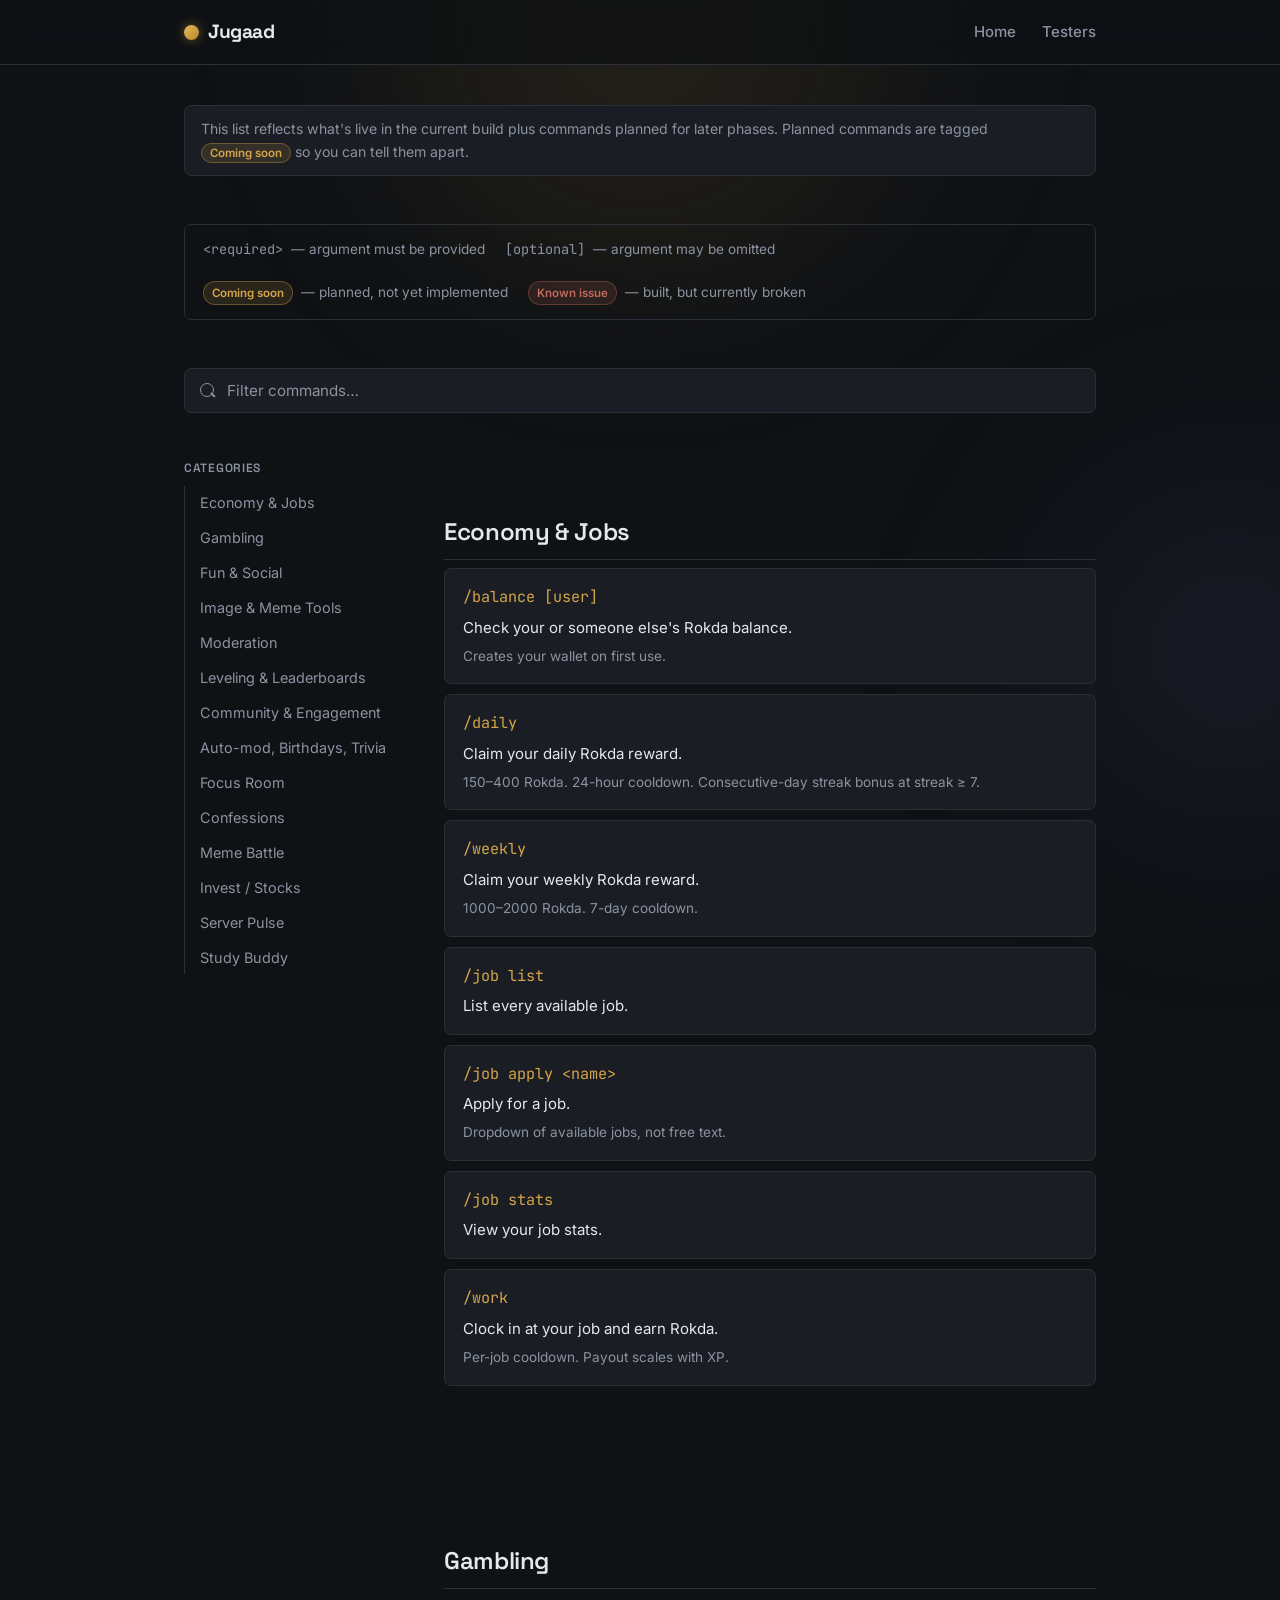
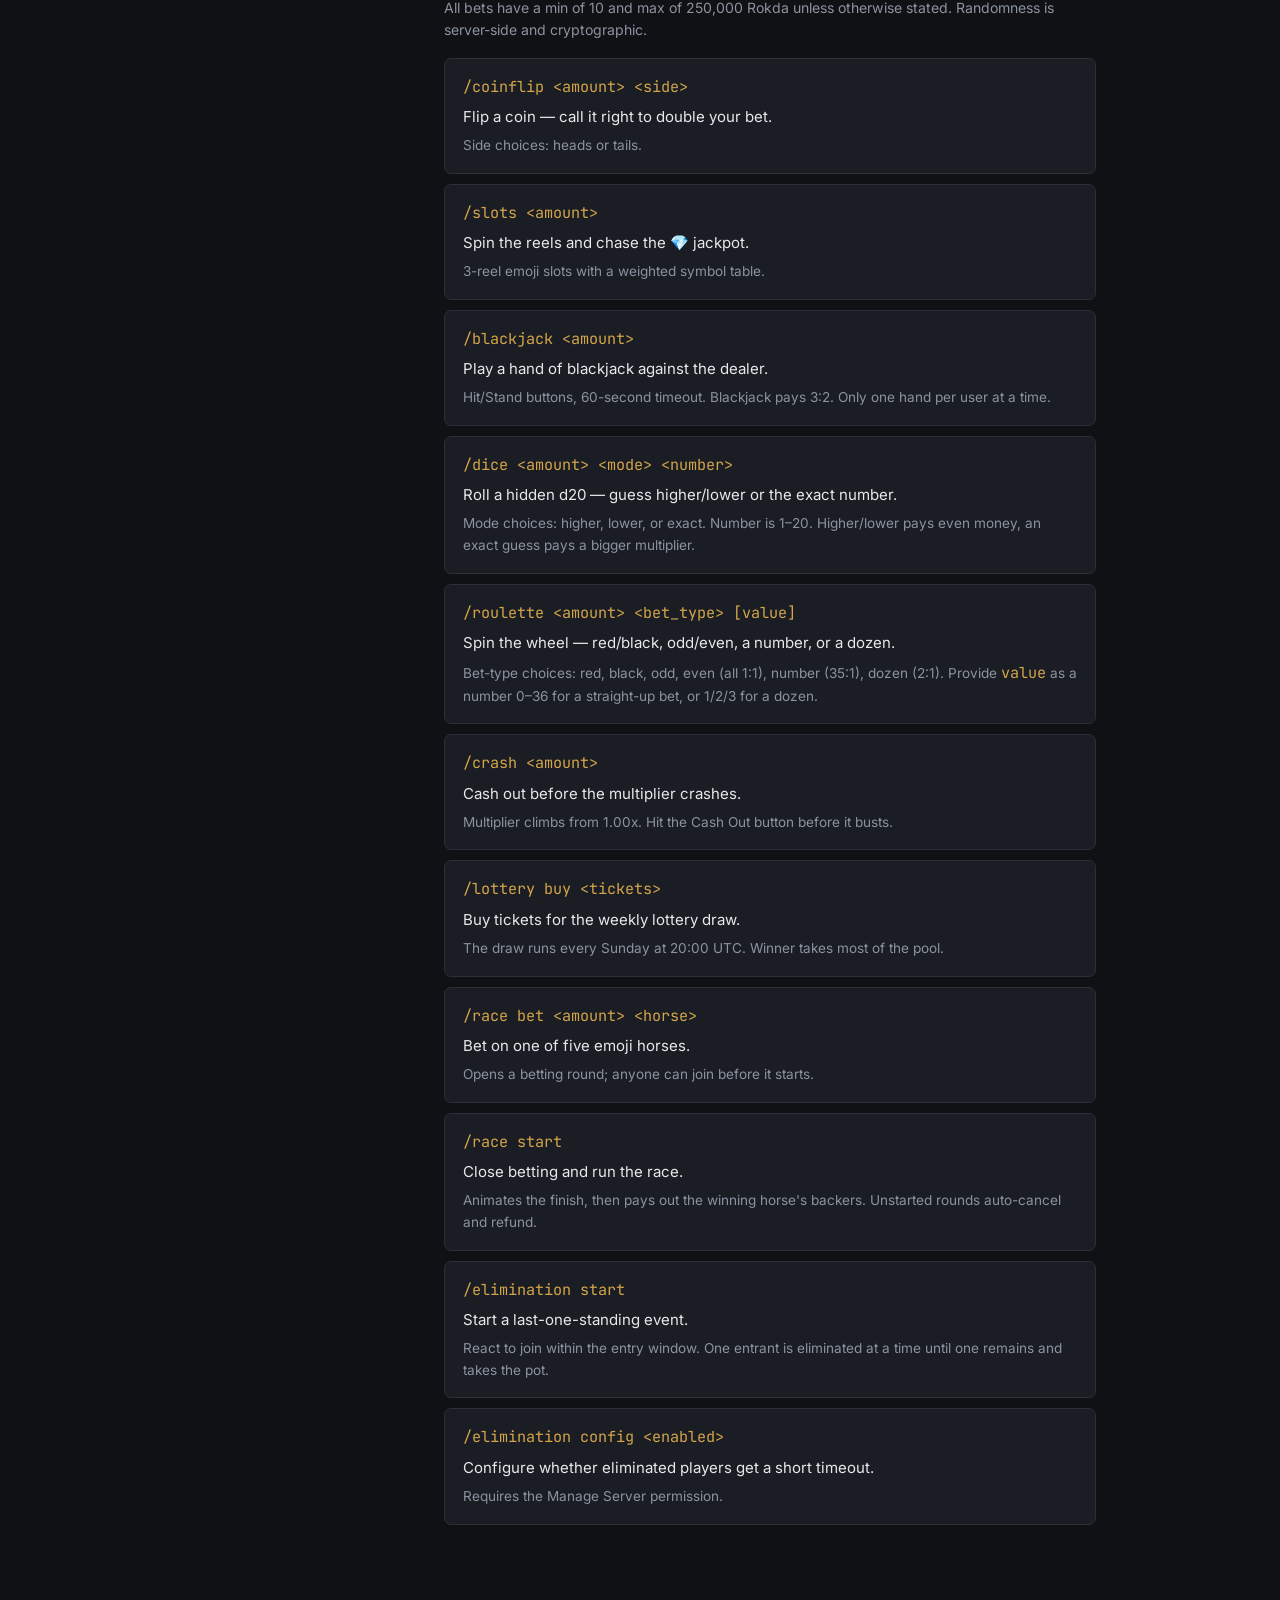
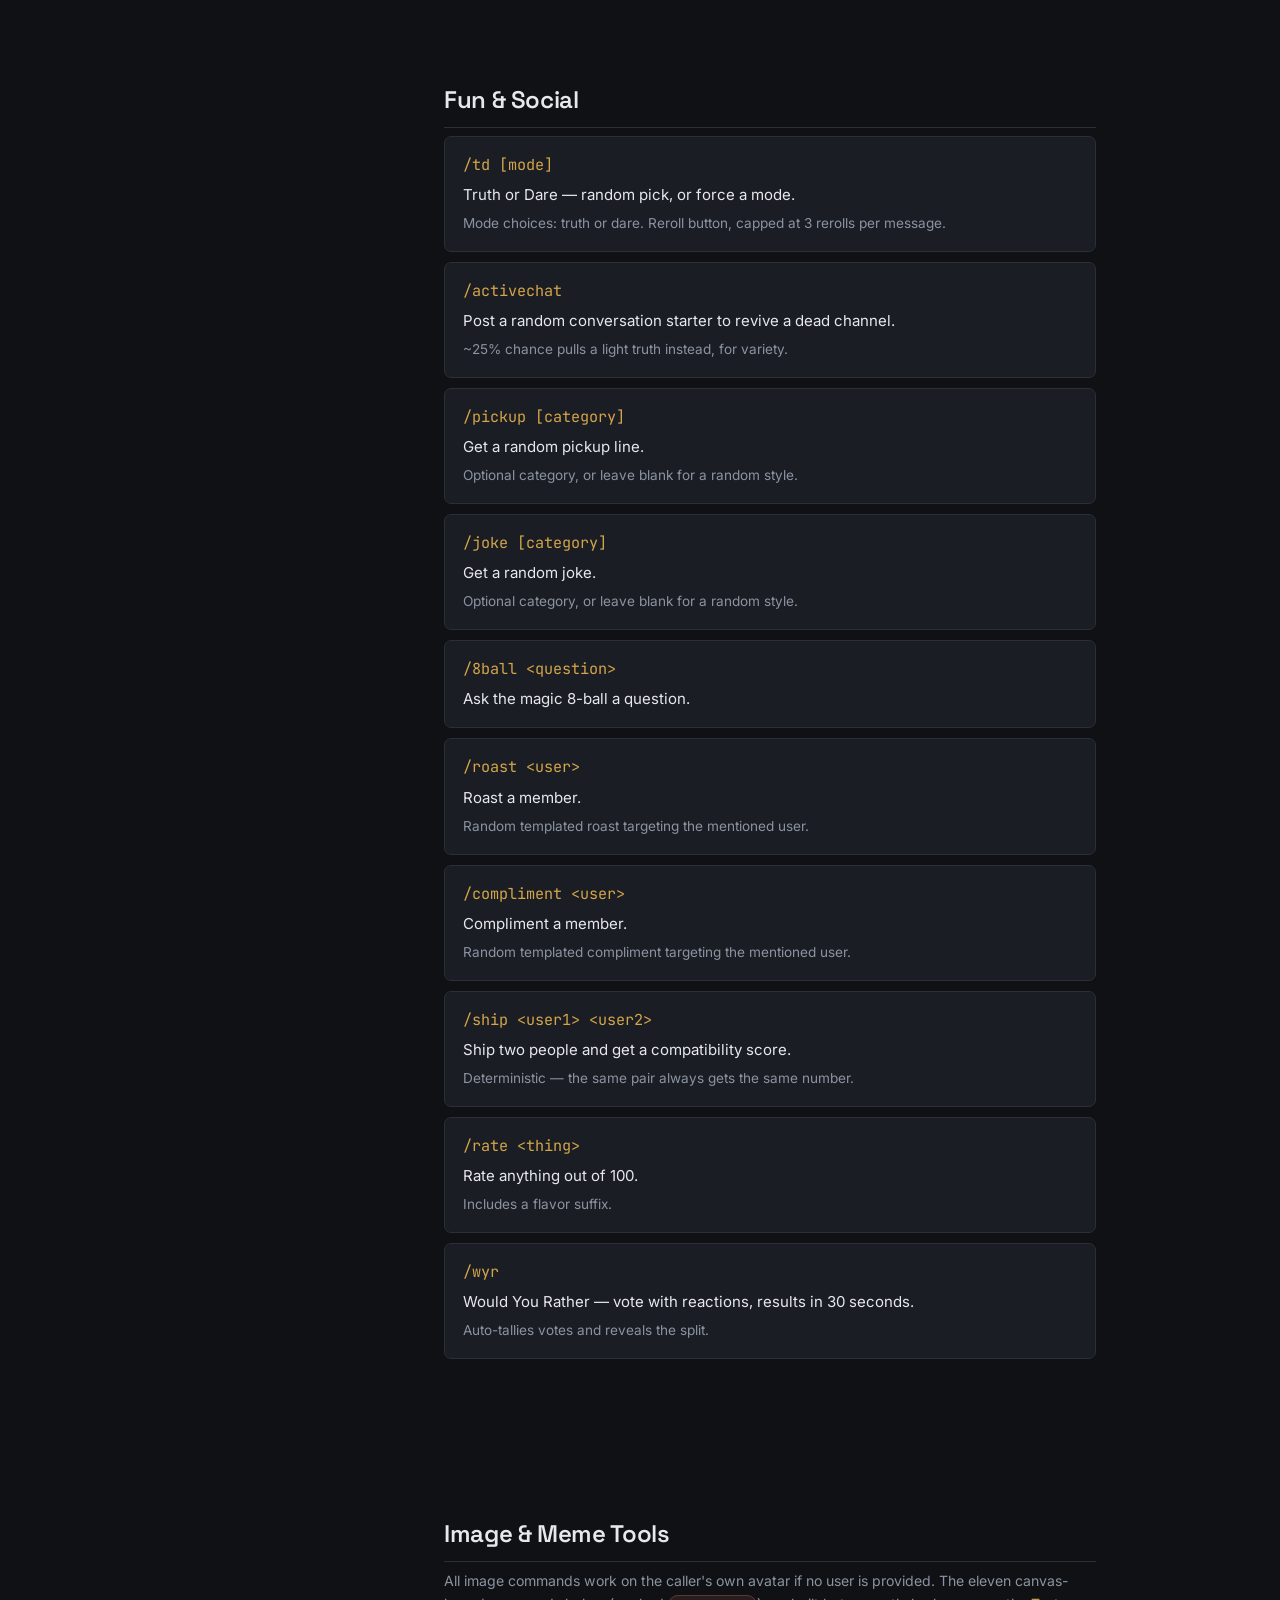
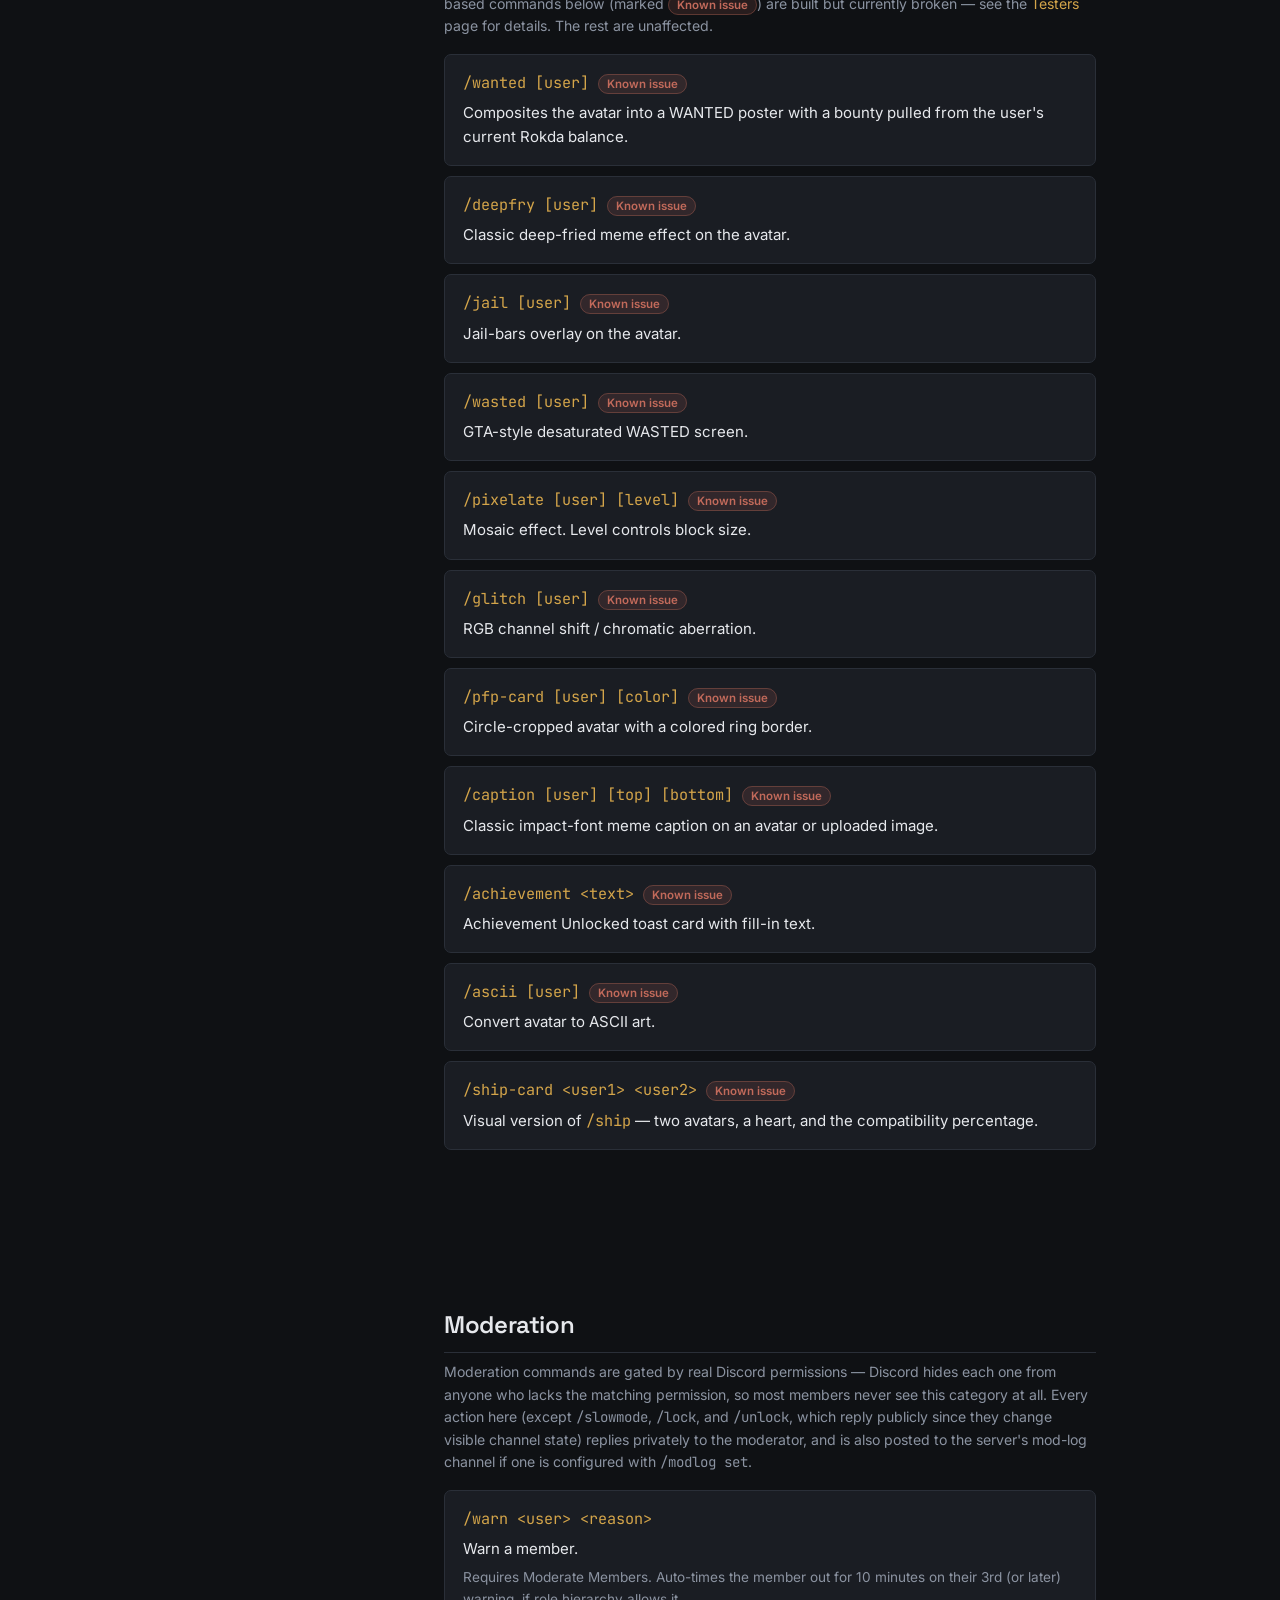
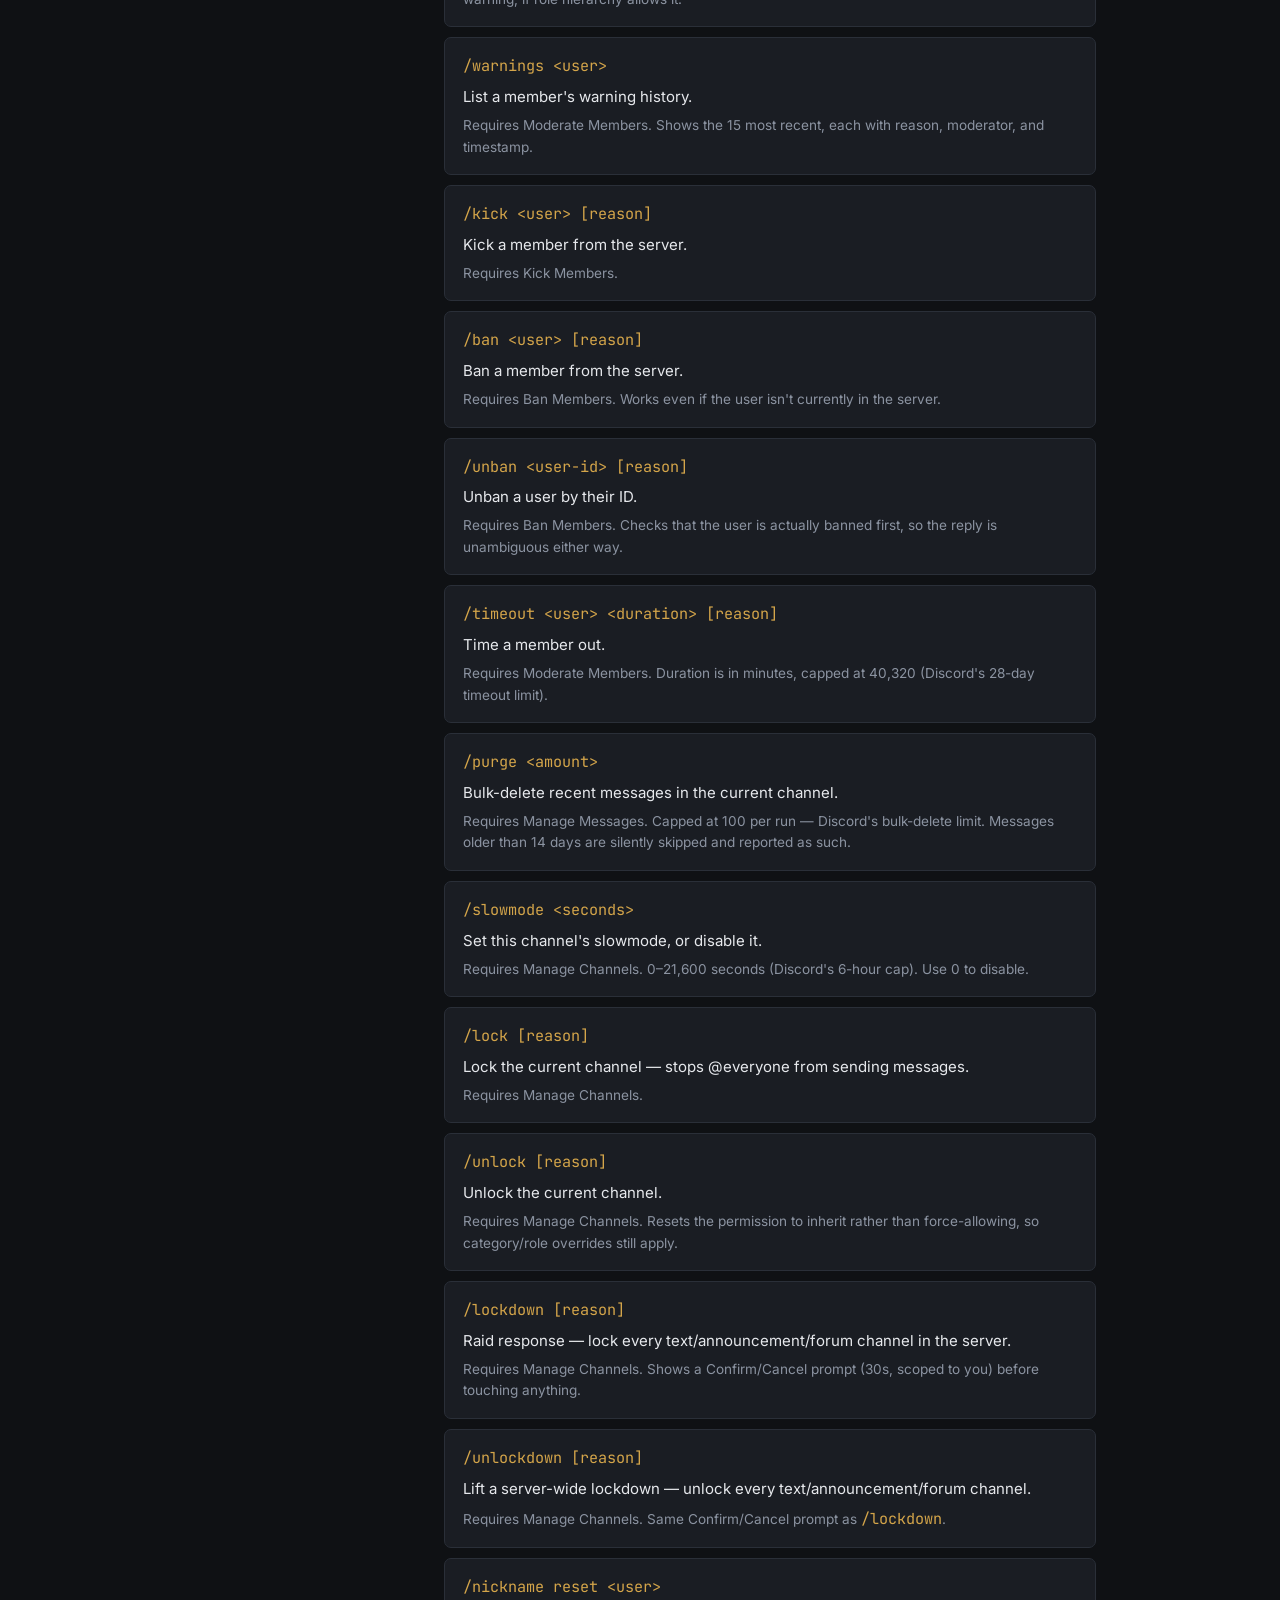
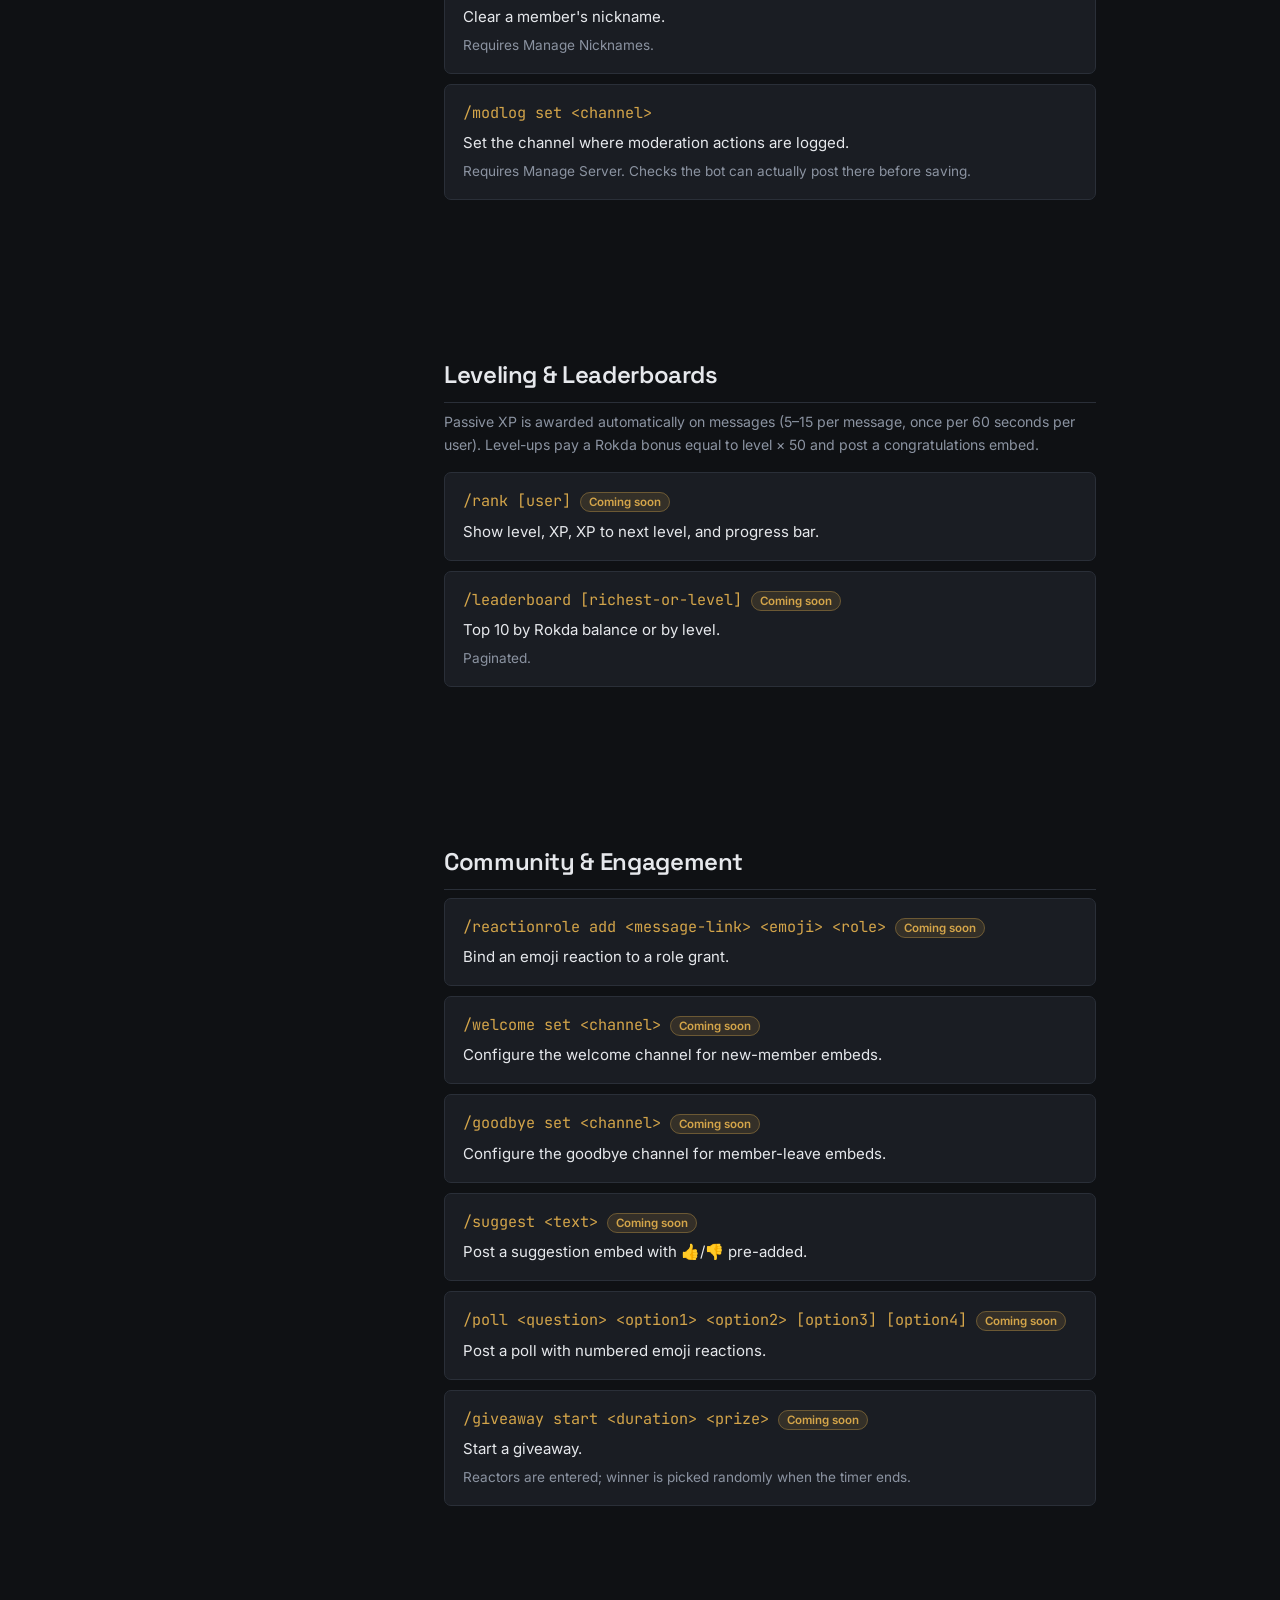
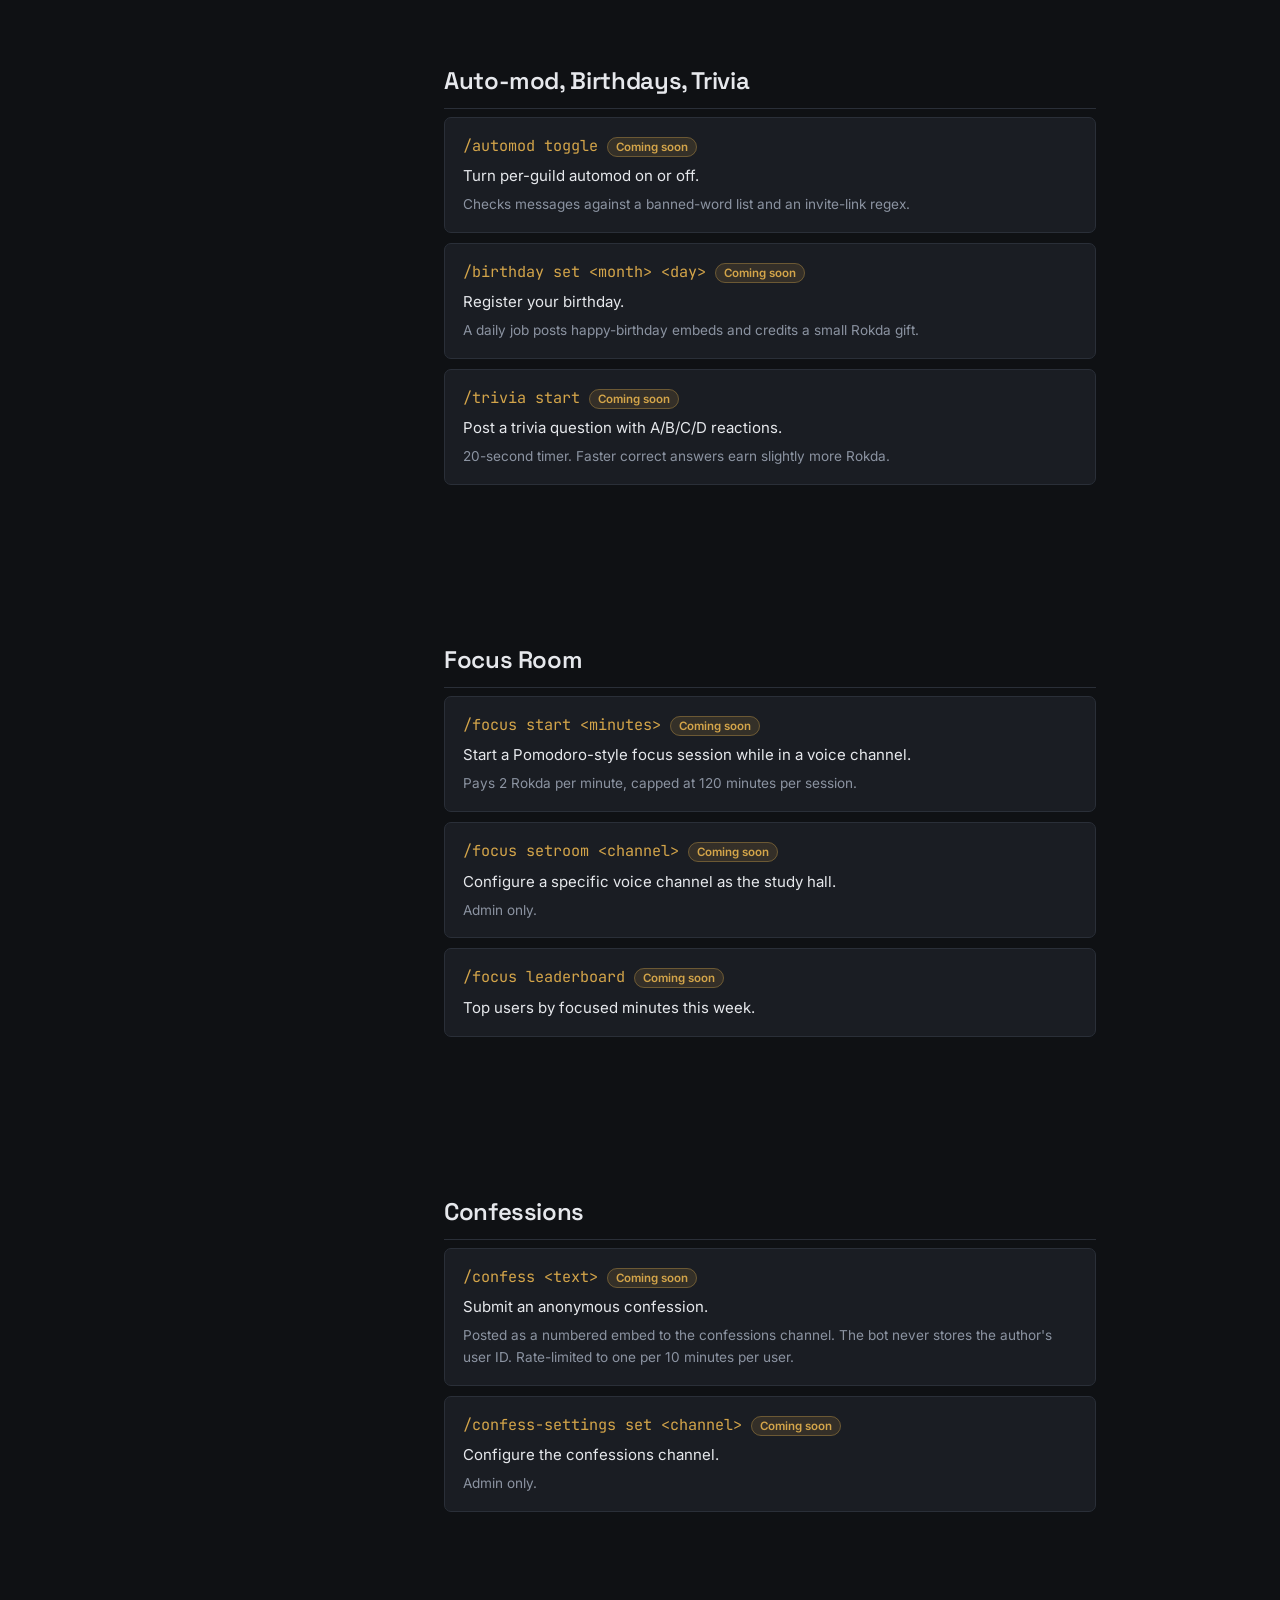
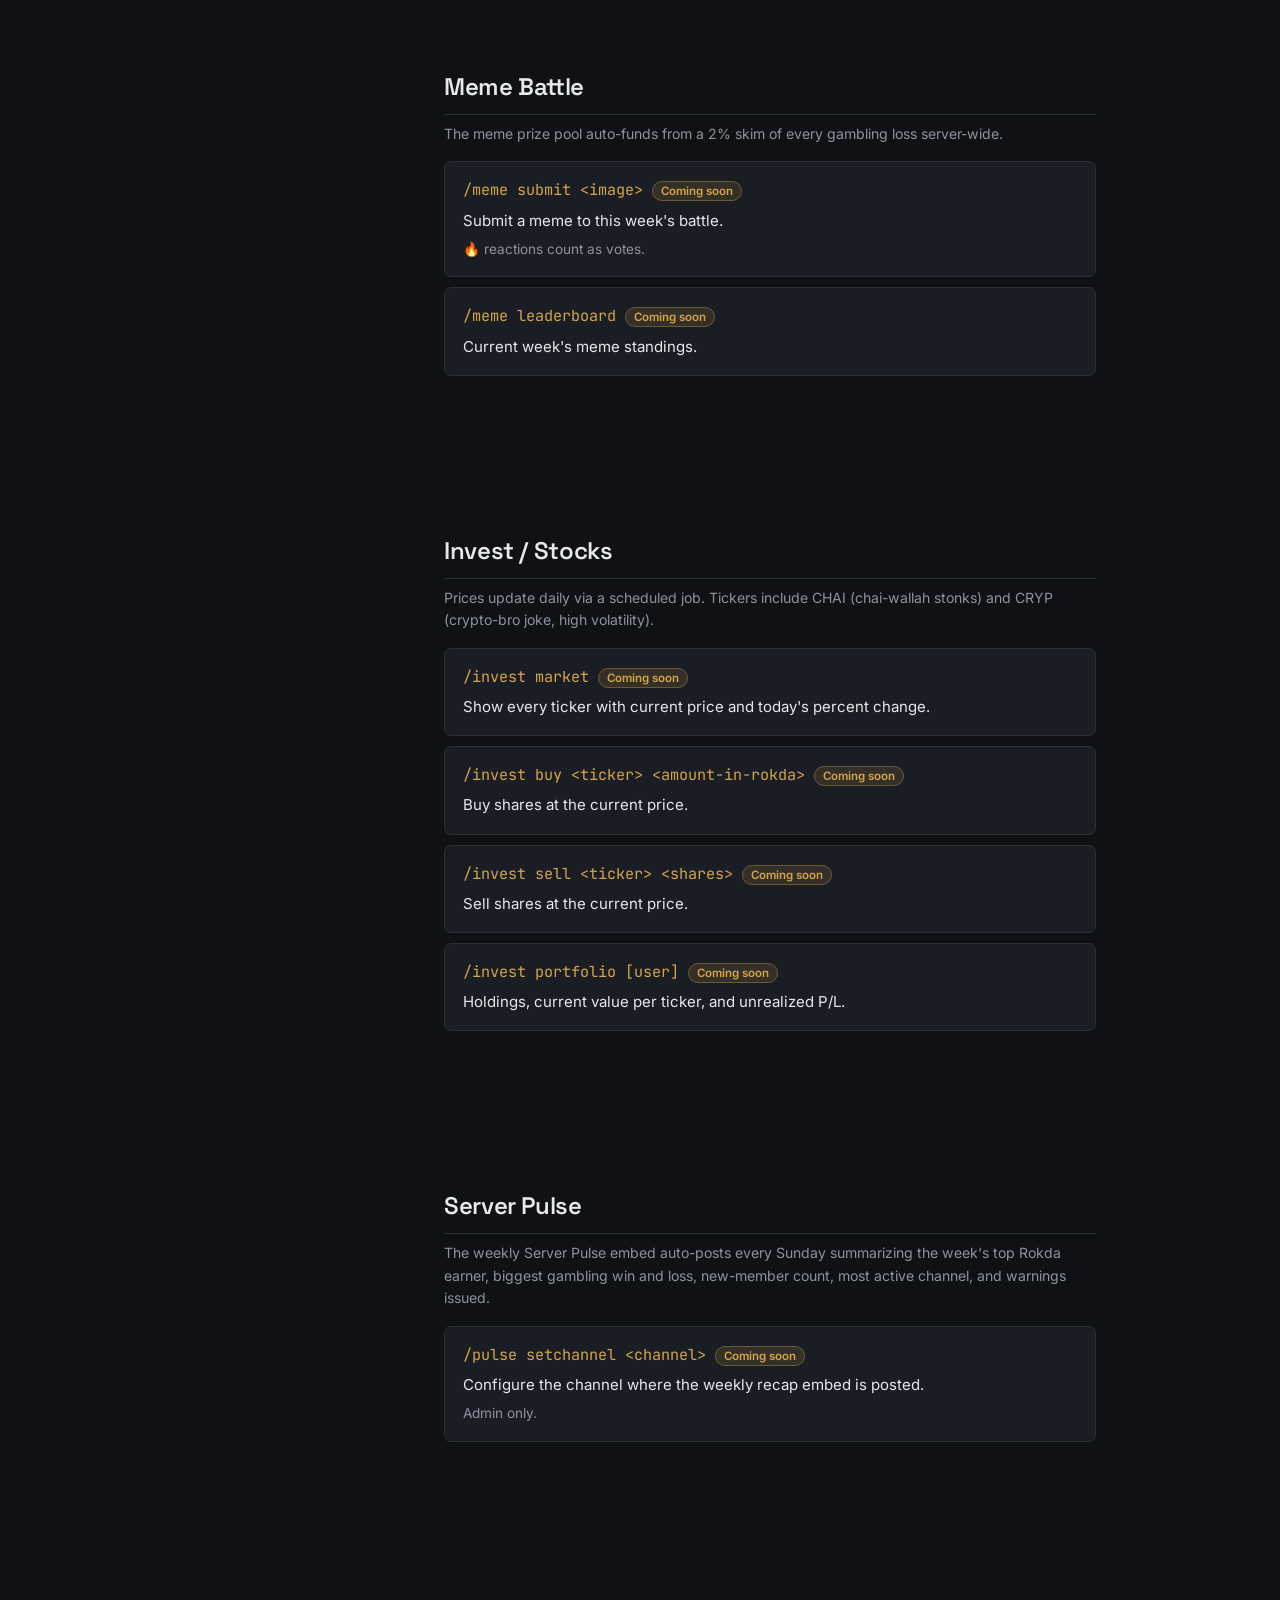
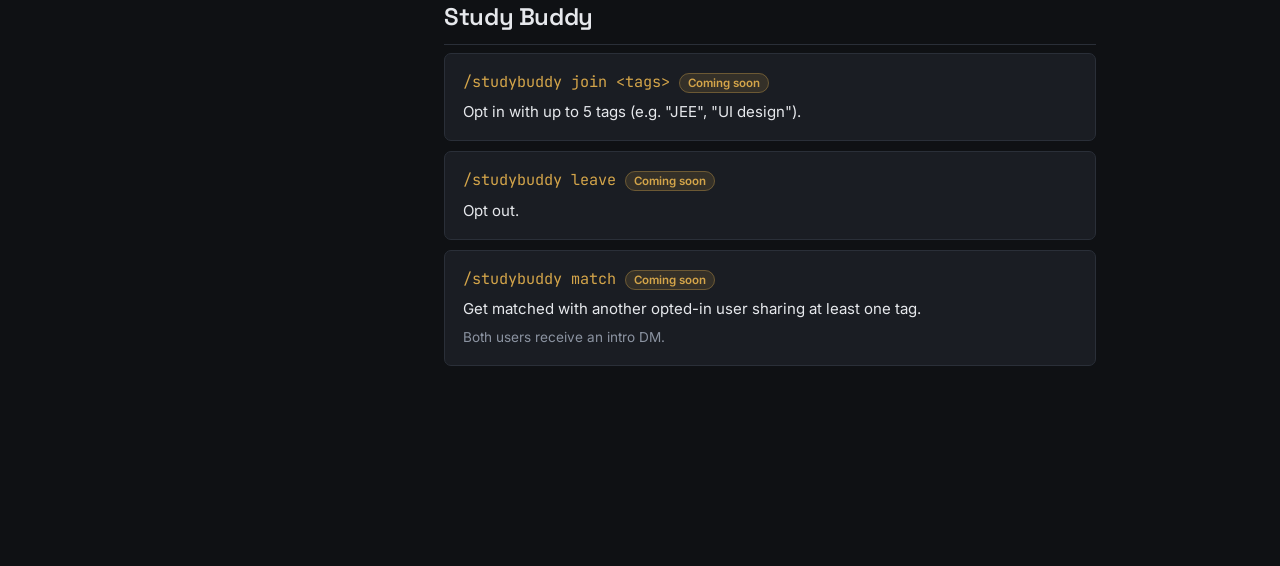
==== commands.html @ f147b138 "Give the site a proper visual layer Cosmetic pass across all three pages, keeping the existing dark/" ====
<!doctype html>
<html lang="en">
<head>
  <meta charset="UTF-8" />
  <meta name="viewport" content="width=device-width, initial-scale=1.0" />
  <title>Commands — Jugaad</title>
  <meta name="description" content="Full command reference for Jugaad, a Discord bot for economy, gambling, and community." />

  <link rel="preconnect" href="https://fonts.googleapis.com" />
  <link rel="preconnect" href="https://fonts.gstatic.com" crossorigin />
  <link href="https://fonts.googleapis.com/css2?family=Space+Grotesk:wght@600;700&family=Inter:wght@400;500;600&family=JetBrains+Mono:wght@400;500&display=swap" rel="stylesheet" />

  <link rel="stylesheet" href="styles.css" />
</head>
<body>

  <header class="site-header">
    <div class="container">
      <a href="index.html" class="site-logo">Jugaad</a>
      <nav class="site-nav">
        <a href="index.html">Home</a>
        <a href="testers.html">Testers</a>
      </nav>
    </div>
  </header>

  <div class="commands-page">

    <p class="build-note">This list reflects what's live in the current build plus commands planned for later phases. Planned commands are tagged <span class="badge badge-soon">Coming soon</span> so you can tell them apart.</p>

    <div class="legend">
      <div class="legend-item"><code class="mono">&lt;required&gt;</code> — argument must be provided</div>
      <div class="legend-item"><code class="mono">[optional]</code> — argument may be omitted</div>
      <div class="legend-item"><span class="badge badge-soon">Coming soon</span> — planned, not yet implemented</div>
      <div class="legend-item"><span class="badge badge-issue">Known issue</span> — built, but currently broken</div>
    </div>

    <div class="filter-bar">
      <input type="text" id="command-filter" placeholder="Filter commands…" autocomplete="off" />
    </div>

    <button type="button" class="mobile-nav-toggle" id="mobile-nav-toggle">Categories ▾</button>

    <aside class="sidebar" id="sidebar">
      <h4>Categories</h4>
      <ul>
        <li><a href="#economy">Economy &amp; Jobs</a></li>
        <li><a href="#gambling">Gambling</a></li>
        <li><a href="#fun-social">Fun &amp; Social</a></li>
        <li><a href="#image-meme">Image &amp; Meme Tools</a></li>
        <li><a href="#moderation">Moderation</a></li>
        <li><a href="#leveling">Leveling &amp; Leaderboards</a></li>
        <li><a href="#community">Community &amp; Engagement</a></li>
        <li><a href="#automod-birthdays-trivia">Auto-mod, Birthdays, Trivia</a></li>
        <li><a href="#focus-room">Focus Room</a></li>
        <li><a href="#confessions">Confessions</a></li>
        <li><a href="#meme-battle">Meme Battle</a></li>
        <li><a href="#invest-stocks">Invest / Stocks</a></li>
        <li><a href="#server-pulse">Server Pulse</a></li>
        <li><a href="#study-buddy">Study Buddy</a></li>
      </ul>
    </aside>

    <main class="command-main">

      <p class="no-results" id="no-results">No commands match your filter.</p>

      <!-- Economy & Jobs -->
      <section class="command-category" id="economy">
        <h2>Economy &amp; Jobs</h2>
        <div class="command-list">
          <article class="command-card" data-name="balance">
            <header><code>/balance [user]</code></header>
            <p class="desc">Check your or someone else's Rokda balance.</p>
            <p class="note">Creates your wallet on first use.</p>
          </article>
          <article class="command-card" data-name="daily">
            <header><code>/daily</code></header>
            <p class="desc">Claim your daily Rokda reward.</p>
            <p class="note">150–400 Rokda. 24-hour cooldown. Consecutive-day streak bonus at streak ≥ 7.</p>
          </article>
          <article class="command-card" data-name="weekly">
            <header><code>/weekly</code></header>
            <p class="desc">Claim your weekly Rokda reward.</p>
            <p class="note">1000–2000 Rokda. 7-day cooldown.</p>
          </article>
          <article class="command-card" data-name="job list">
            <header><code>/job list</code></header>
            <p class="desc">List every available job.</p>
          </article>
          <article class="command-card" data-name="job apply">
            <header><code>/job apply &lt;name&gt;</code></header>
            <p class="desc">Apply for a job.</p>
            <p class="note">Dropdown of available jobs, not free text.</p>
          </article>
          <article class="command-card" data-name="job stats">
            <header><code>/job stats</code></header>
            <p class="desc">View your job stats.</p>
          </article>
          <article class="command-card" data-name="work">
            <header><code>/work</code></header>
            <p class="desc">Clock in at your job and earn Rokda.</p>
            <p class="note">Per-job cooldown. Payout scales with XP.</p>
          </article>
        </div>
      </section>

      <!-- Gambling -->
      <section class="command-category" id="gambling">
        <h2>Gambling</h2>
        <p class="category-note">All bets have a min of 10 and max of 250,000 Rokda unless otherwise stated. Randomness is server-side and cryptographic.</p>
        <div class="command-list">
          <article class="command-card" data-name="coinflip">
            <header><code>/coinflip &lt;amount&gt; &lt;side&gt;</code></header>
            <p class="desc">Flip a coin — call it right to double your bet.</p>
            <p class="note">Side choices: heads or tails.</p>
          </article>
          <article class="command-card" data-name="slots">
            <header><code>/slots &lt;amount&gt;</code></header>
            <p class="desc">Spin the reels and chase the 💎 jackpot.</p>
            <p class="note">3-reel emoji slots with a weighted symbol table.</p>
          </article>
          <article class="command-card" data-name="blackjack">
            <header><code>/blackjack &lt;amount&gt;</code></header>
            <p class="desc">Play a hand of blackjack against the dealer.</p>
            <p class="note">Hit/Stand buttons, 60-second timeout. Blackjack pays 3:2. Only one hand per user at a time.</p>
          </article>
          <article class="command-card" data-name="dice">
            <header><code>/dice &lt;amount&gt; &lt;mode&gt; &lt;number&gt;</code></header>
            <p class="desc">Roll a hidden d20 — guess higher/lower or the exact number.</p>
            <p class="note">Mode choices: higher, lower, or exact. Number is 1–20. Higher/lower pays even money, an exact guess pays a bigger multiplier.</p>
          </article>
          <article class="command-card" data-name="roulette">
            <header><code>/roulette &lt;amount&gt; &lt;bet_type&gt; [value]</code></header>
            <p class="desc">Spin the wheel — red/black, odd/even, a number, or a dozen.</p>
            <p class="note">Bet-type choices: red, black, odd, even (all 1:1), number (35:1), dozen (2:1). Provide <code>value</code> as a number 0–36 for a straight-up bet, or 1/2/3 for a dozen.</p>
          </article>
          <article class="command-card" data-name="crash">
            <header><code>/crash &lt;amount&gt;</code></header>
            <p class="desc">Cash out before the multiplier crashes.</p>
            <p class="note">Multiplier climbs from 1.00x. Hit the Cash Out button before it busts.</p>
          </article>
          <article class="command-card" data-name="lottery buy">
            <header><code>/lottery buy &lt;tickets&gt;</code></header>
            <p class="desc">Buy tickets for the weekly lottery draw.</p>
            <p class="note">The draw runs every Sunday at 20:00 UTC. Winner takes most of the pool.</p>
          </article>
          <article class="command-card" data-name="race bet">
            <header><code>/race bet &lt;amount&gt; &lt;horse&gt;</code></header>
            <p class="desc">Bet on one of five emoji horses.</p>
            <p class="note">Opens a betting round; anyone can join before it starts.</p>
          </article>
          <article class="command-card" data-name="race start">
            <header><code>/race start</code></header>
            <p class="desc">Close betting and run the race.</p>
            <p class="note">Animates the finish, then pays out the winning horse's backers. Unstarted rounds auto-cancel and refund.</p>
          </article>
          <article class="command-card" data-name="elimination start">
            <header><code>/elimination start</code></header>
            <p class="desc">Start a last-one-standing event.</p>
            <p class="note">React to join within the entry window. One entrant is eliminated at a time until one remains and takes the pot.</p>
          </article>
          <article class="command-card" data-name="elimination config">
            <header><code>/elimination config &lt;enabled&gt;</code></header>
            <p class="desc">Configure whether eliminated players get a short timeout.</p>
            <p class="note">Requires the Manage Server permission.</p>
          </article>
        </div>
      </section>

      <!-- Fun & Social -->
      <section class="command-category" id="fun-social">
        <h2>Fun &amp; Social</h2>
        <div class="command-list">
          <article class="command-card" data-name="td">
            <header><code>/td [mode]</code></header>
            <p class="desc">Truth or Dare — random pick, or force a mode.</p>
            <p class="note">Mode choices: truth or dare. Reroll button, capped at 3 rerolls per message.</p>
          </article>
          <article class="command-card" data-name="activechat">
            <header><code>/activechat</code></header>
            <p class="desc">Post a random conversation starter to revive a dead channel.</p>
            <p class="note">~25% chance pulls a light truth instead, for variety.</p>
          </article>
          <article class="command-card" data-name="pickup">
            <header><code>/pickup [category]</code></header>
            <p class="desc">Get a random pickup line.</p>
            <p class="note">Optional category, or leave blank for a random style.</p>
          </article>
          <article class="command-card" data-name="joke">
            <header><code>/joke [category]</code></header>
            <p class="desc">Get a random joke.</p>
            <p class="note">Optional category, or leave blank for a random style.</p>
          </article>
          <article class="command-card" data-name="8ball">
            <header><code>/8ball &lt;question&gt;</code></header>
            <p class="desc">Ask the magic 8-ball a question.</p>
          </article>
          <article class="command-card" data-name="roast">
            <header><code>/roast &lt;user&gt;</code></header>
            <p class="desc">Roast a member.</p>
            <p class="note">Random templated roast targeting the mentioned user.</p>
          </article>
          <article class="command-card" data-name="compliment">
            <header><code>/compliment &lt;user&gt;</code></header>
            <p class="desc">Compliment a member.</p>
            <p class="note">Random templated compliment targeting the mentioned user.</p>
          </article>
          <article class="command-card" data-name="ship">
            <header><code>/ship &lt;user1&gt; &lt;user2&gt;</code></header>
            <p class="desc">Ship two people and get a compatibility score.</p>
            <p class="note">Deterministic — the same pair always gets the same number.</p>
          </article>
          <article class="command-card" data-name="rate">
            <header><code>/rate &lt;thing&gt;</code></header>
            <p class="desc">Rate anything out of 100.</p>
            <p class="note">Includes a flavor suffix.</p>
          </article>
          <article class="command-card" data-name="wyr">
            <header><code>/wyr</code></header>
            <p class="desc">Would You Rather — vote with reactions, results in 30 seconds.</p>
            <p class="note">Auto-tallies votes and reveals the split.</p>
          </article>
        </div>
      </section>

      <!-- Image & Meme Tools -->
      <section class="command-category" id="image-meme">
        <h2>Image &amp; Meme Tools</h2>
        <p class="category-note">All image commands work on the caller's own avatar if no user is provided. The eleven canvas-based commands below (marked <span class="badge badge-issue">Known issue</span>) are built but currently broken — see the <a href="testers.html">Testers</a> page for details. The rest are unaffected.</p>
        <div class="command-list">
          <article class="command-card" data-name="wanted">
            <header><code>/wanted [user] <span class="badge badge-issue">Known issue</span></code></header>
            <p class="desc">Composites the avatar into a WANTED poster with a bounty pulled from the user's current Rokda balance.</p>
          </article>
          <article class="command-card" data-name="deepfry">
            <header><code>/deepfry [user] <span class="badge badge-issue">Known issue</span></code></header>
            <p class="desc">Classic deep-fried meme effect on the avatar.</p>
          </article>
          <article class="command-card" data-name="jail">
            <header><code>/jail [user] <span class="badge badge-issue">Known issue</span></code></header>
            <p class="desc">Jail-bars overlay on the avatar.</p>
          </article>
          <article class="command-card" data-name="wasted">
            <header><code>/wasted [user] <span class="badge badge-issue">Known issue</span></code></header>
            <p class="desc">GTA-style desaturated WASTED screen.</p>
          </article>
          <article class="command-card" data-name="pixelate">
            <header><code>/pixelate [user] [level] <span class="badge badge-issue">Known issue</span></code></header>
            <p class="desc">Mosaic effect. Level controls block size.</p>
          </article>
          <article class="command-card" data-name="glitch">
            <header><code>/glitch [user] <span class="badge badge-issue">Known issue</span></code></header>
            <p class="desc">RGB channel shift / chromatic aberration.</p>
          </article>
          <article class="command-card" data-name="pfp-card">
            <header><code>/pfp-card [user] [color] <span class="badge badge-issue">Known issue</span></code></header>
            <p class="desc">Circle-cropped avatar with a colored ring border.</p>
          </article>
          <article class="command-card" data-name="caption">
            <header><code>/caption [user] [top] [bottom] <span class="badge badge-issue">Known issue</span></code></header>
            <p class="desc">Classic impact-font meme caption on an avatar or uploaded image.</p>
          </article>
          <article class="command-card" data-name="achievement">
            <header><code>/achievement &lt;text&gt; <span class="badge badge-issue">Known issue</span></code></header>
            <p class="desc">Achievement Unlocked toast card with fill-in text.</p>
          </article>
          <article class="command-card" data-name="ascii">
            <header><code>/ascii [user] <span class="badge badge-issue">Known issue</span></code></header>
            <p class="desc">Convert avatar to ASCII art.</p>
          </article>
          <article class="command-card" data-name="ship-card">
            <header><code>/ship-card &lt;user1&gt; &lt;user2&gt; <span class="badge badge-issue">Known issue</span></code></header>
            <p class="desc">Visual version of <code>/ship</code> — two avatars, a heart, and the compatibility percentage.</p>
          </article>
        </div>
      </section>

      <!-- Moderation -->
      <section class="command-category" id="moderation">
        <h2>Moderation</h2>
        <p class="category-note">Moderation commands are gated by real Discord permissions — Discord hides each one from anyone who lacks the matching permission, so most members never see this category at all. Every action here (except <code>/slowmode</code>, <code>/lock</code>, and <code>/unlock</code>, which reply publicly since they change visible channel state) replies privately to the moderator, and is also posted to the server's mod-log channel if one is configured with <code>/modlog set</code>.</p>
        <div class="command-list">
          <article class="command-card" data-name="warn">
            <header><code>/warn &lt;user&gt; &lt;reason&gt;</code></header>
            <p class="desc">Warn a member.</p>
            <p class="note">Requires Moderate Members. Auto-times the member out for 10 minutes on their 3rd (or later) warning, if role hierarchy allows it.</p>
          </article>
          <article class="command-card" data-name="warnings">
            <header><code>/warnings &lt;user&gt;</code></header>
            <p class="desc">List a member's warning history.</p>
            <p class="note">Requires Moderate Members. Shows the 15 most recent, each with reason, moderator, and timestamp.</p>
          </article>
          <article class="command-card" data-name="kick">
            <header><code>/kick &lt;user&gt; [reason]</code></header>
            <p class="desc">Kick a member from the server.</p>
            <p class="note">Requires Kick Members.</p>
          </article>
          <article class="command-card" data-name="ban">
            <header><code>/ban &lt;user&gt; [reason]</code></header>
            <p class="desc">Ban a member from the server.</p>
            <p class="note">Requires Ban Members. Works even if the user isn't currently in the server.</p>
          </article>
          <article class="command-card" data-name="unban">
            <header><code>/unban &lt;user-id&gt; [reason]</code></header>
            <p class="desc">Unban a user by their ID.</p>
            <p class="note">Requires Ban Members. Checks that the user is actually banned first, so the reply is unambiguous either way.</p>
          </article>
          <article class="command-card" data-name="timeout">
            <header><code>/timeout &lt;user&gt; &lt;duration&gt; [reason]</code></header>
            <p class="desc">Time a member out.</p>
            <p class="note">Requires Moderate Members. Duration is in minutes, capped at 40,320 (Discord's 28-day timeout limit).</p>
          </article>
          <article class="command-card" data-name="purge">
            <header><code>/purge &lt;amount&gt;</code></header>
            <p class="desc">Bulk-delete recent messages in the current channel.</p>
            <p class="note">Requires Manage Messages. Capped at 100 per run — Discord's bulk-delete limit. Messages older than 14 days are silently skipped and reported as such.</p>
          </article>
          <article class="command-card" data-name="slowmode">
            <header><code>/slowmode &lt;seconds&gt;</code></header>
            <p class="desc">Set this channel's slowmode, or disable it.</p>
            <p class="note">Requires Manage Channels. 0–21,600 seconds (Discord's 6-hour cap). Use 0 to disable.</p>
          </article>
          <article class="command-card" data-name="lock">
            <header><code>/lock [reason]</code></header>
            <p class="desc">Lock the current channel — stops @everyone from sending messages.</p>
            <p class="note">Requires Manage Channels.</p>
          </article>
          <article class="command-card" data-name="unlock">
            <header><code>/unlock [reason]</code></header>
            <p class="desc">Unlock the current channel.</p>
            <p class="note">Requires Manage Channels. Resets the permission to inherit rather than force-allowing, so category/role overrides still apply.</p>
          </article>
          <article class="command-card" data-name="lockdown">
            <header><code>/lockdown [reason]</code></header>
            <p class="desc">Raid response — lock every text/announcement/forum channel in the server.</p>
            <p class="note">Requires Manage Channels. Shows a Confirm/Cancel prompt (30s, scoped to you) before touching anything.</p>
          </article>
          <article class="command-card" data-name="unlockdown">
            <header><code>/unlockdown [reason]</code></header>
            <p class="desc">Lift a server-wide lockdown — unlock every text/announcement/forum channel.</p>
            <p class="note">Requires Manage Channels. Same Confirm/Cancel prompt as <code>/lockdown</code>.</p>
          </article>
          <article class="command-card" data-name="nickname reset">
            <header><code>/nickname reset &lt;user&gt;</code></header>
            <p class="desc">Clear a member's nickname.</p>
            <p class="note">Requires Manage Nicknames.</p>
          </article>
          <article class="command-card" data-name="modlog set">
            <header><code>/modlog set &lt;channel&gt;</code></header>
            <p class="desc">Set the channel where moderation actions are logged.</p>
            <p class="note">Requires Manage Server. Checks the bot can actually post there before saving.</p>
          </article>
        </div>
      </section>

      <!-- Leveling & Leaderboards -->
      <section class="command-category" id="leveling">
        <h2>Leveling &amp; Leaderboards</h2>
        <p class="category-note">Passive XP is awarded automatically on messages (5–15 per message, once per 60 seconds per user). Level-ups pay a Rokda bonus equal to level × 50 and post a congratulations embed.</p>
        <div class="command-list">
          <article class="command-card" data-name="rank">
            <header><code>/rank [user] <span class="badge badge-soon">Coming soon</span></code></header>
            <p class="desc">Show level, XP, XP to next level, and progress bar.</p>
          </article>
          <article class="command-card" data-name="leaderboard">
            <header><code>/leaderboard [richest-or-level] <span class="badge badge-soon">Coming soon</span></code></header>
            <p class="desc">Top 10 by Rokda balance or by level.</p>
            <p class="note">Paginated.</p>
          </article>
        </div>
      </section>

      <!-- Community & Engagement -->
      <section class="command-category" id="community">
        <h2>Community &amp; Engagement</h2>
        <div class="command-list">
          <article class="command-card" data-name="reactionrole add">
            <header><code>/reactionrole add &lt;message-link&gt; &lt;emoji&gt; &lt;role&gt; <span class="badge badge-soon">Coming soon</span></code></header>
            <p class="desc">Bind an emoji reaction to a role grant.</p>
          </article>
          <article class="command-card" data-name="welcome set">
            <header><code>/welcome set &lt;channel&gt; <span class="badge badge-soon">Coming soon</span></code></header>
            <p class="desc">Configure the welcome channel for new-member embeds.</p>
          </article>
          <article class="command-card" data-name="goodbye set">
            <header><code>/goodbye set &lt;channel&gt; <span class="badge badge-soon">Coming soon</span></code></header>
            <p class="desc">Configure the goodbye channel for member-leave embeds.</p>
          </article>
          <article class="command-card" data-name="suggest">
            <header><code>/suggest &lt;text&gt; <span class="badge badge-soon">Coming soon</span></code></header>
            <p class="desc">Post a suggestion embed with 👍/👎 pre-added.</p>
          </article>
          <article class="command-card" data-name="poll">
            <header><code>/poll &lt;question&gt; &lt;option1&gt; &lt;option2&gt; [option3] [option4] <span class="badge badge-soon">Coming soon</span></code></header>
            <p class="desc">Post a poll with numbered emoji reactions.</p>
          </article>
          <article class="command-card" data-name="giveaway start">
            <header><code>/giveaway start &lt;duration&gt; &lt;prize&gt; <span class="badge badge-soon">Coming soon</span></code></header>
            <p class="desc">Start a giveaway.</p>
            <p class="note">Reactors are entered; winner is picked randomly when the timer ends.</p>
          </article>
        </div>
      </section>

      <!-- Auto-mod, Birthdays, Trivia -->
      <section class="command-category" id="automod-birthdays-trivia">
        <h2>Auto-mod, Birthdays, Trivia</h2>
        <div class="command-list">
          <article class="command-card" data-name="automod toggle">
            <header><code>/automod toggle <span class="badge badge-soon">Coming soon</span></code></header>
            <p class="desc">Turn per-guild automod on or off.</p>
            <p class="note">Checks messages against a banned-word list and an invite-link regex.</p>
          </article>
          <article class="command-card" data-name="birthday set">
            <header><code>/birthday set &lt;month&gt; &lt;day&gt; <span class="badge badge-soon">Coming soon</span></code></header>
            <p class="desc">Register your birthday.</p>
            <p class="note">A daily job posts happy-birthday embeds and credits a small Rokda gift.</p>
          </article>
          <article class="command-card" data-name="trivia start">
            <header><code>/trivia start <span class="badge badge-soon">Coming soon</span></code></header>
            <p class="desc">Post a trivia question with A/B/C/D reactions.</p>
            <p class="note">20-second timer. Faster correct answers earn slightly more Rokda.</p>
          </article>
        </div>
      </section>

      <!-- Focus Room -->
      <section class="command-category" id="focus-room">
        <h2>Focus Room</h2>
        <div class="command-list">
          <article class="command-card" data-name="focus start">
            <header><code>/focus start &lt;minutes&gt; <span class="badge badge-soon">Coming soon</span></code></header>
            <p class="desc">Start a Pomodoro-style focus session while in a voice channel.</p>
            <p class="note">Pays 2 Rokda per minute, capped at 120 minutes per session.</p>
          </article>
          <article class="command-card" data-name="focus setroom">
            <header><code>/focus setroom &lt;channel&gt; <span class="badge badge-soon">Coming soon</span></code></header>
            <p class="desc">Configure a specific voice channel as the study hall.</p>
            <p class="note">Admin only.</p>
          </article>
          <article class="command-card" data-name="focus leaderboard">
            <header><code>/focus leaderboard <span class="badge badge-soon">Coming soon</span></code></header>
            <p class="desc">Top users by focused minutes this week.</p>
          </article>
        </div>
      </section>

      <!-- Confessions -->
      <section class="command-category" id="confessions">
        <h2>Confessions</h2>
        <div class="command-list">
          <article class="command-card" data-name="confess">
            <header><code>/confess &lt;text&gt; <span class="badge badge-soon">Coming soon</span></code></header>
            <p class="desc">Submit an anonymous confession.</p>
            <p class="note">Posted as a numbered embed to the confessions channel. The bot never stores the author's user ID. Rate-limited to one per 10 minutes per user.</p>
          </article>
          <article class="command-card" data-name="confess-settings set">
            <header><code>/confess-settings set &lt;channel&gt; <span class="badge badge-soon">Coming soon</span></code></header>
            <p class="desc">Configure the confessions channel.</p>
            <p class="note">Admin only.</p>
          </article>
        </div>
      </section>

      <!-- Meme Battle -->
      <section class="command-category" id="meme-battle">
        <h2>Meme Battle</h2>
        <p class="category-note">The meme prize pool auto-funds from a 2% skim of every gambling loss server-wide.</p>
        <div class="command-list">
          <article class="command-card" data-name="meme submit">
            <header><code>/meme submit &lt;image&gt; <span class="badge badge-soon">Coming soon</span></code></header>
            <p class="desc">Submit a meme to this week's battle.</p>
            <p class="note">🔥 reactions count as votes.</p>
          </article>
          <article class="command-card" data-name="meme leaderboard">
            <header><code>/meme leaderboard <span class="badge badge-soon">Coming soon</span></code></header>
            <p class="desc">Current week's meme standings.</p>
          </article>
        </div>
      </section>

      <!-- Invest / Stocks -->
      <section class="command-category" id="invest-stocks">
        <h2>Invest / Stocks</h2>
        <p class="category-note">Prices update daily via a scheduled job. Tickers include CHAI (chai-wallah stonks) and CRYP (crypto-bro joke, high volatility).</p>
        <div class="command-list">
          <article class="command-card" data-name="invest market">
            <header><code>/invest market <span class="badge badge-soon">Coming soon</span></code></header>
            <p class="desc">Show every ticker with current price and today's percent change.</p>
          </article>
          <article class="command-card" data-name="invest buy">
            <header><code>/invest buy &lt;ticker&gt; &lt;amount-in-rokda&gt; <span class="badge badge-soon">Coming soon</span></code></header>
            <p class="desc">Buy shares at the current price.</p>
          </article>
          <article class="command-card" data-name="invest sell">
            <header><code>/invest sell &lt;ticker&gt; &lt;shares&gt; <span class="badge badge-soon">Coming soon</span></code></header>
            <p class="desc">Sell shares at the current price.</p>
          </article>
          <article class="command-card" data-name="invest portfolio">
            <header><code>/invest portfolio [user] <span class="badge badge-soon">Coming soon</span></code></header>
            <p class="desc">Holdings, current value per ticker, and unrealized P/L.</p>
          </article>
        </div>
      </section>

      <!-- Server Pulse -->
      <section class="command-category" id="server-pulse">
        <h2>Server Pulse</h2>
        <p class="category-note">The weekly Server Pulse embed auto-posts every Sunday summarizing the week's top Rokda earner, biggest gambling win and loss, new-member count, most active channel, and warnings issued.</p>
        <div class="command-list">
          <article class="command-card" data-name="pulse setchannel">
            <header><code>/pulse setchannel &lt;channel&gt; <span class="badge badge-soon">Coming soon</span></code></header>
            <p class="desc">Configure the channel where the weekly recap embed is posted.</p>
            <p class="note">Admin only.</p>
          </article>
        </div>
      </section>

      <!-- Study Buddy -->
      <section class="command-category" id="study-buddy">
        <h2>Study Buddy</h2>
        <div class="command-list">
          <article class="command-card" data-name="studybuddy join">
            <header><code>/studybuddy join &lt;tags&gt; <span class="badge badge-soon">Coming soon</span></code></header>
            <p class="desc">Opt in with up to 5 tags (e.g. "JEE", "UI design").</p>
          </article>
          <article class="command-card" data-name="studybuddy leave">
            <header><code>/studybuddy leave <span class="badge badge-soon">Coming soon</span></code></header>
            <p class="desc">Opt out.</p>
          </article>
          <article class="command-card" data-name="studybuddy match">
            <header><code>/studybuddy match <span class="badge badge-soon">Coming soon</span></code></header>
            <p class="desc">Get matched with another opted-in user sharing at least one tag.</p>
            <p class="note">Both users receive an intro DM.</p>
          </article>
        </div>
      </section>

    </main>

  </div>

  <button type="button" class="to-top" aria-label="Back to top">
    <svg viewBox="0 0 24 24" fill="none" stroke="currentColor" stroke-width="2.2" stroke-linecap="round" stroke-linejoin="round" aria-hidden="true">
      <path d="M12 19V5M5 12l7-7 7 7" />
    </svg>
  </button>

  <script src="script.js"></script>
</body>
</html>
---- styles.css ----
/* Jugaad docs site — shared stylesheet */

:root {
  --bg: #0f1114;
  --bg-deep: #0a0c0f;
  --surface: #1a1d23;
  --surface-hi: #21252d;
  --border: #2a2f38;
  --border-hi: #3a404c;
  --text: #e6e8ec;
  --text-muted: #8b93a1;
  --accent: #d4a54a;
  --accent-hover: #e8b95a;
  --accent-deep: #b8862f;
  --violet: #8b7cf6;
  --success: #4ea67c;
  --warning: #c26a5b;

  --accent-rgb: 212, 165, 74;
  --violet-rgb: 139, 124, 246;
  --warning-rgb: 194, 106, 91;
  --success-rgb: 78, 166, 124;

  --font-heading: "Space Grotesk", "Inter", sans-serif;
  --font-body: "Inter", sans-serif;
  --font-mono: "JetBrains Mono", ui-monospace, monospace;

  --content-width: 960px;
  --radius: 7px;
  --radius-lg: 14px;

  --ease: cubic-bezier(0.4, 0, 0.2, 1);
  --ease-out: cubic-bezier(0.16, 1, 0.3, 1);
  --t-fast: 160ms var(--ease);
  --t-med: 280ms var(--ease);

  --shadow-sm: 0 1px 2px rgba(0, 0, 0, 0.3);
  --shadow-md: 0 8px 24px -8px rgba(0, 0, 0, 0.5);
  --shadow-lg: 0 20px 48px -16px rgba(0, 0, 0, 0.65);
  --glow-accent: 0 0 0 1px rgba(var(--accent-rgb), 0.35), 0 8px 32px -8px rgba(var(--accent-rgb), 0.25);
}

* {
  box-sizing: border-box;
}

html {
  scroll-behavior: smooth;
}

body {
  margin: 0;
  background: var(--bg);
  color: var(--text);
  font-family: var(--font-body);
  font-size: 16px;
  line-height: 1.6;
  -webkit-font-smoothing: antialiased;
  position: relative;
  overflow-x: hidden;
}

/* Ambient background glows — fixed, behind everything, purely decorative. */
body::before,
body::after {
  content: "";
  position: fixed;
  border-radius: 50%;
  pointer-events: none;
  z-index: 0;
  filter: blur(80px);
}

body::before {
  top: -280px;
  left: 50%;
  width: 900px;
  height: 620px;
  margin-left: -450px;
  background: radial-gradient(circle, rgba(var(--accent-rgb), 0.13), transparent 68%);
}

body::after {
  top: 340px;
  right: -260px;
  width: 620px;
  height: 620px;
  background: radial-gradient(circle, rgba(var(--violet-rgb), 0.09), transparent 68%);
}

body > * {
  position: relative;
  z-index: 1;
}

::selection {
  background: rgba(var(--accent-rgb), 0.28);
  color: #fff;
}

/* Scrollbar */

* {
  scrollbar-width: thin;
  scrollbar-color: var(--border-hi) transparent;
}

::-webkit-scrollbar {
  width: 11px;
  height: 11px;
}

::-webkit-scrollbar-track {
  background: var(--bg-deep);
}

::-webkit-scrollbar-thumb {
  background: var(--border-hi);
  border-radius: 6px;
  border: 3px solid var(--bg-deep);
}

::-webkit-scrollbar-thumb:hover {
  background: #4a5261;
}

h1, h2, h3, h4 {
  font-family: var(--font-heading);
  font-weight: 600;
  line-height: 1.25;
  margin: 0 0 0.6em 0;
  letter-spacing: -0.015em;
}

p {
  margin: 0 0 1em 0;
}

a {
  color: var(--accent);
  text-decoration: none;
  transition: color var(--t-fast);
}

a:hover {
  color: var(--accent-hover);
}

:focus-visible {
  outline: 2px solid var(--accent);
  outline-offset: 3px;
  border-radius: 3px;
}

code, .mono {
  font-family: var(--font-mono);
}

.container {
  max-width: var(--content-width);
  margin: 0 auto;
  padding: 0 24px;
}

/* Site header */

.site-header {
  border-bottom: 1px solid var(--border);
  background: rgba(15, 17, 20, 0.72);
  -webkit-backdrop-filter: blur(14px) saturate(160%);
  backdrop-filter: blur(14px) saturate(160%);
  position: sticky;
  top: 0;
  z-index: 20;
  transition: box-shadow var(--t-med), background var(--t-med);
}

.site-header.scrolled {
  background: rgba(15, 17, 20, 0.9);
  box-shadow: 0 1px 0 rgba(var(--accent-rgb), 0.12), var(--shadow-md);
}

.site-header .container {
  display: flex;
  align-items: center;
  justify-content: space-between;
  height: 64px;
}

.site-logo {
  font-family: var(--font-heading);
  font-weight: 700;
  font-size: 1.2rem;
  color: var(--text);
  display: inline-flex;
  align-items: center;
  gap: 9px;
  letter-spacing: -0.02em;
}

/* Coin mark before the wordmark */
.site-logo::before {
  content: "";
  width: 15px;
  height: 15px;
  border-radius: 50%;
  background: linear-gradient(135deg, var(--accent-hover), var(--accent-deep));
  box-shadow: 0 0 12px rgba(var(--accent-rgb), 0.5);
  transition: transform var(--t-med), box-shadow var(--t-med);
}

.site-logo:hover {
  color: var(--accent);
}

.site-logo:hover::before {
  transform: rotate(180deg) scale(1.12);
  box-shadow: 0 0 18px rgba(var(--accent-rgb), 0.75);
}

.site-nav {
  display: flex;
  align-items: center;
}

.site-nav a {
  color: var(--text-muted);
  font-weight: 500;
  margin-left: 26px;
  font-size: 0.94rem;
  position: relative;
  padding: 4px 0;
}

.site-nav a::after {
  content: "";
  position: absolute;
  left: 0;
  bottom: 0;
  width: 100%;
  height: 1.5px;
  background: var(--accent);
  border-radius: 2px;
  transform: scaleX(0);
  transform-origin: right;
  transition: transform var(--t-med) var(--ease-out);
}

.site-nav a:hover {
  color: var(--accent);
}

.site-nav a:hover::after {
  transform: scaleX(1);
  transform-origin: left;
}

/* Buttons */

.btn {
  display: inline-block;
  padding: 12px 24px;
  border-radius: var(--radius);
  font-weight: 600;
  font-family: var(--font-body);
  border: 1px solid transparent;
  position: relative;
  overflow: hidden;
  transition: transform var(--t-fast), box-shadow var(--t-med), background var(--t-fast),
    border-color var(--t-fast), color var(--t-fast);
}

/* Shine sweep on hover */
.btn::after {
  content: "";
  position: absolute;
  inset: 0;
  background: linear-gradient(110deg, transparent 20%, rgba(255, 255, 255, 0.22), transparent 80%);
  transform: translateX(-120%);
  transition: transform 620ms var(--ease-out);
}

.btn:hover::after {
  transform: translateX(120%);
}

.btn:active {
  transform: translateY(1px);
}

.btn-primary {
  background: linear-gradient(135deg, var(--accent-hover), var(--accent-deep));
  color: #14161a;
  box-shadow: 0 4px 16px -4px rgba(var(--accent-rgb), 0.5);
}

.btn-primary:hover {
  color: #14161a;
  transform: translateY(-2px);
  box-shadow: 0 10px 28px -6px rgba(var(--accent-rgb), 0.6);
}

.btn-secondary {
  background: rgba(255, 255, 255, 0.02);
  border-color: var(--border-hi);
  color: var(--text);
}

.btn-secondary:hover {
  border-color: var(--accent);
  color: var(--accent);
  transform: translateY(-2px);
  background: rgba(var(--accent-rgb), 0.06);
}

/* Hero */

.hero {
  padding: 104px 0 72px;
  text-align: center;
  position: relative;
}

/* Faint grid, faded out toward the edges */
.hero::before {
  content: "";
  position: absolute;
  inset: -40px 0 0;
  background-image: linear-gradient(rgba(255, 255, 255, 0.028) 1px, transparent 1px),
    linear-gradient(90deg, rgba(255, 255, 255, 0.028) 1px, transparent 1px);
  background-size: 46px 46px;
  -webkit-mask-image: radial-gradient(ellipse 70% 62% at 50% 34%, #000 20%, transparent 76%);
  mask-image: radial-gradient(ellipse 70% 62% at 50% 34%, #000 20%, transparent 76%);
  pointer-events: none;
}

.hero .container {
  position: relative;
}

.hero-badge {
  display: inline-flex;
  align-items: center;
  gap: 8px;
  font-size: 0.78rem;
  font-weight: 600;
  letter-spacing: 0.06em;
  text-transform: uppercase;
  color: var(--accent);
  background: rgba(var(--accent-rgb), 0.09);
  border: 1px solid rgba(var(--accent-rgb), 0.3);
  padding: 6px 15px;
  border-radius: 100px;
  margin-bottom: 26px;
}

.hero-badge .dot {
  width: 6px;
  height: 6px;
  border-radius: 50%;
  background: var(--accent);
  box-shadow: 0 0 0 0 rgba(var(--accent-rgb), 0.7);
  animation: pulse-dot 2.4s var(--ease) infinite;
}

@keyframes pulse-dot {
  0% { box-shadow: 0 0 0 0 rgba(212, 165, 74, 0.6); }
  70% { box-shadow: 0 0 0 7px rgba(212, 165, 74, 0); }
  100% { box-shadow: 0 0 0 0 rgba(212, 165, 74, 0); }
}

.hero h1 {
  font-size: 4rem;
  font-weight: 700;
  margin-bottom: 0.24em;
  letter-spacing: -0.035em;
  background: linear-gradient(175deg, #fff 18%, var(--accent) 130%);
  -webkit-background-clip: text;
  background-clip: text;
  -webkit-text-fill-color: transparent;
  color: transparent;
}

.hero .tagline {
  color: var(--text-muted);
  font-size: 1.22rem;
  max-width: 570px;
  margin: 0 auto 2.2em;
  line-height: 1.55;
}

.hero-actions {
  display: flex;
  gap: 16px;
  justify-content: center;
  flex-wrap: wrap;
}

/* Compliance notice */

.compliance {
  padding: 20px 0 28px;
}

.compliance .container {
  background: linear-gradient(135deg, rgba(var(--accent-rgb), 0.05), transparent 60%), var(--surface);
  border: 1px solid var(--border);
  border-left: 3px solid var(--accent);
  border-radius: var(--radius);
  padding: 20px 24px;
  max-width: calc(var(--content-width) - 48px);
  box-shadow: var(--shadow-sm);
}

.compliance p {
  margin: 0;
  color: var(--text);
  font-size: 0.95rem;
}

.compliance strong {
  color: var(--accent);
}

/* Section spacing */

section {
  padding: 56px 0;
}

section > .container > h2 {
  font-size: 1.75rem;
  margin-bottom: 0.9em;
  display: flex;
  align-items: center;
  gap: 13px;
}

/* Small accent bar before each section heading */
section > .container > h2::before {
  content: "";
  width: 3px;
  height: 1.05em;
  border-radius: 2px;
  background: linear-gradient(180deg, var(--accent), transparent);
  flex: none;
}

.section-intro {
  color: var(--text-muted);
  max-width: 640px;
}

/* Feature cards */

.feature-grid {
  display: grid;
  grid-template-columns: repeat(3, 1fr);
  gap: 16px;
}

.feature-card {
  background: var(--surface);
  border: 1px solid var(--border);
  border-radius: var(--radius-lg);
  padding: 24px 22px;
  position: relative;
  overflow: hidden;
  transition: transform var(--t-med) var(--ease-out), border-color var(--t-med),
    box-shadow var(--t-med), background var(--t-med);
}

/* Gradient hairline that lights up along the top edge on hover */
.feature-card::before {
  content: "";
  position: absolute;
  top: 0;
  left: 0;
  right: 0;
  height: 1px;
  background: linear-gradient(90deg, transparent, var(--accent), transparent);
  opacity: 0;
  transition: opacity var(--t-med);
}

.feature-card:hover {
  transform: translateY(-4px);
  border-color: var(--border-hi);
  background: var(--surface-hi);
  box-shadow: var(--shadow-lg);
}

.feature-card:hover::before {
  opacity: 1;
}

.feature-card .icon {
  font-size: 1.35rem;
  display: inline-flex;
  align-items: center;
  justify-content: center;
  width: 46px;
  height: 46px;
  margin-bottom: 15px;
  border-radius: 11px;
  background: linear-gradient(135deg, rgba(var(--accent-rgb), 0.16), rgba(var(--accent-rgb), 0.05));
  border: 1px solid rgba(var(--accent-rgb), 0.2);
  transition: transform var(--t-med) var(--ease-out), box-shadow var(--t-med);
}

.feature-card:hover .icon {
  transform: scale(1.08) rotate(-5deg);
  box-shadow: 0 6px 20px -6px rgba(var(--accent-rgb), 0.5);
}

.feature-card h3 {
  font-size: 1.06rem;
  margin-bottom: 0.4em;
}

.feature-card p {
  color: var(--text-muted);
  font-size: 0.92rem;
  margin: 0;
}

/* How to add it — steps */

.steps {
  list-style: none;
  counter-reset: step;
  margin: 0;
  padding: 0;
  display: grid;
  grid-template-columns: repeat(3, 1fr);
  gap: 16px;
}

.steps li {
  counter-increment: step;
  background: var(--surface);
  border: 1px solid var(--border);
  border-radius: var(--radius-lg);
  padding: 22px;
  position: relative;
  padding-top: 52px;
  transition: transform var(--t-med) var(--ease-out), border-color var(--t-med), box-shadow var(--t-med);
}

.steps li:hover {
  transform: translateY(-3px);
  border-color: var(--border-hi);
  box-shadow: var(--shadow-md);
}

.steps li::before {
  content: counter(step);
  position: absolute;
  top: 18px;
  left: 22px;
  width: 26px;
  height: 26px;
  display: flex;
  align-items: center;
  justify-content: center;
  border-radius: 50%;
  font-family: var(--font-heading);
  color: var(--accent);
  background: rgba(var(--accent-rgb), 0.1);
  border: 1px solid rgba(var(--accent-rgb), 0.3);
  font-weight: 700;
  font-size: 0.85rem;
}

.steps code {
  background: var(--bg);
  border: 1px solid var(--border);
  border-radius: 4px;
  padding: 2px 6px;
  font-size: 0.9rem;
  color: var(--accent);
}

/* Tech footer */

.site-footer {
  border-top: 1px solid var(--border);
  padding: 32px 0;
  margin-top: 24px;
}

.site-footer .container {
  color: var(--text-muted);
  font-size: 0.85rem;
  display: flex;
  justify-content: space-between;
  flex-wrap: wrap;
  gap: 8px;
}

.site-footer a {
  color: var(--text-muted);
}

.site-footer a:hover {
  color: var(--accent);
}

/* Scroll reveal (index.html) — opt-in via [data-reveal].
   Deliberately scoped under .js-reveal, which script.js only adds once it has
   confirmed it can actually run the animation. Without that class the content
   is plainly visible, so a JS failure, a missing IntersectionObserver, or a
   renderer that never delivers observer callbacks degrades to "no animation"
   rather than "blank page". */

.js-reveal [data-reveal] {
  opacity: 0;
  transform: translateY(18px);
  transition: opacity 620ms var(--ease-out), transform 620ms var(--ease-out);
}

.js-reveal [data-reveal].revealed {
  opacity: 1;
  transform: none;
}

/* ---------- commands.html ---------- */

.commands-page {
  display: grid;
  grid-template-columns: 220px 1fr;
  gap: 40px;
  align-items: start;
  max-width: var(--content-width);
  margin: 0 auto;
  padding: 40px 24px 96px;
}

.build-note {
  grid-column: 1 / -1;
  color: var(--text-muted);
  font-size: 0.88rem;
  background: var(--surface);
  border: 1px solid var(--border);
  border-radius: var(--radius);
  padding: 12px 16px;
  margin-bottom: 8px;
}

.legend {
  grid-column: 1 / -1;
  display: flex;
  flex-wrap: wrap;
  gap: 20px;
  align-items: center;
  color: var(--text-muted);
  font-size: 0.85rem;
  border: 1px solid var(--border);
  border-radius: var(--radius);
  padding: 14px 18px;
  margin-bottom: 8px;
}

.legend .legend-item {
  display: flex;
  align-items: center;
  gap: 8px;
}

.filter-bar {
  grid-column: 1 / -1;
  margin-bottom: 8px;
  position: relative;
}

.filter-bar input {
  width: 100%;
  padding: 12px 16px 12px 42px;
  background: var(--surface);
  border: 1px solid var(--border);
  border-radius: var(--radius);
  color: var(--text);
  font-family: var(--font-body);
  font-size: 0.95rem;
  transition: border-color var(--t-fast), box-shadow var(--t-fast), background var(--t-fast);
}

/* Magnifier drawn in CSS so there's no extra markup or network request */
.filter-bar::before {
  content: "";
  position: absolute;
  left: 16px;
  top: 50%;
  width: 12px;
  height: 12px;
  margin-top: -8px;
  border: 1.8px solid var(--text-muted);
  border-radius: 50%;
  pointer-events: none;
  transition: border-color var(--t-fast);
}

.filter-bar::after {
  content: "";
  position: absolute;
  left: 26px;
  top: 50%;
  width: 6px;
  height: 1.8px;
  margin-top: 3px;
  background: var(--text-muted);
  transform: rotate(45deg);
  border-radius: 2px;
  pointer-events: none;
  transition: background var(--t-fast);
}

.filter-bar:focus-within::before {
  border-color: var(--accent);
}

.filter-bar:focus-within::after {
  background: var(--accent);
}

.filter-bar input:focus {
  outline: none;
  border-color: var(--accent);
  background: var(--surface-hi);
  box-shadow: 0 0 0 3px rgba(var(--accent-rgb), 0.12);
}

.filter-bar input::placeholder {
  color: var(--text-muted);
}

.sidebar {
  position: sticky;
  top: 84px;
  align-self: start;
}

.sidebar h4 {
  font-size: 0.75rem;
  text-transform: uppercase;
  letter-spacing: 0.06em;
  color: var(--text-muted);
  margin-bottom: 0.8em;
}

.sidebar ul {
  list-style: none;
  margin: 0;
  padding: 0;
  display: flex;
  flex-direction: column;
  gap: 2px;
  border-left: 1px solid var(--border);
}

.sidebar a {
  color: var(--text-muted);
  font-size: 0.9rem;
  display: block;
  padding: 5px 0 5px 14px;
  margin-left: -1px;
  border-left: 2px solid transparent;
  transition: color var(--t-fast), border-color var(--t-fast), padding-left var(--t-fast);
}

.sidebar a:hover {
  color: var(--accent);
  padding-left: 18px;
}

.sidebar a.active {
  color: var(--accent);
  border-left-color: var(--accent);
  font-weight: 500;
}

.mobile-nav-toggle {
  display: none;
}

.command-main {
  min-width: 0;
}

.command-category {
  margin-bottom: 48px;
  scroll-margin-top: 84px;
}

.command-category h2 {
  font-size: 1.5rem;
  border-bottom: 1px solid var(--border);
  padding-bottom: 12px;
  margin-bottom: 8px;
}

.category-note {
  color: var(--text-muted);
  font-size: 0.88rem;
  margin-bottom: 16px;
}

.command-list {
  display: flex;
  flex-direction: column;
  gap: 10px;
}

.command-card {
  background: var(--surface);
  border: 1px solid var(--border);
  border-radius: var(--radius);
  padding: 16px 18px;
  position: relative;
  overflow: hidden;
  transition: transform var(--t-fast) var(--ease-out), border-color var(--t-fast),
    background var(--t-fast), box-shadow var(--t-fast);
}

/* Accent bar that slides in from the left edge on hover */
.command-card::before {
  content: "";
  position: absolute;
  left: 0;
  top: 0;
  bottom: 0;
  width: 2px;
  background: linear-gradient(180deg, var(--accent), var(--accent-deep));
  transform: scaleY(0);
  transform-origin: top;
  transition: transform var(--t-med) var(--ease-out);
}

.command-card:hover {
  transform: translateX(3px);
  border-color: var(--border-hi);
  background: var(--surface-hi);
  box-shadow: var(--shadow-md);
}

.command-card:hover::before {
  transform: scaleY(1);
}

.command-card header {
  display: flex;
  align-items: center;
  justify-content: space-between;
  gap: 12px;
  flex-wrap: wrap;
  margin-bottom: 6px;
}

.command-card code {
  color: var(--accent);
  font-size: 0.95rem;
}

.command-card .desc {
  margin: 0;
  font-size: 0.94rem;
}

.command-card .note {
  margin: 6px 0 0;
  color: var(--text-muted);
  font-size: 0.85rem;
}

.badge {
  font-family: var(--font-body);
  font-size: 0.72rem;
  font-weight: 600;
  padding: 2px 8px;
  border-radius: 20px;
  white-space: nowrap;
}

.badge-soon {
  background: rgba(var(--accent-rgb), 0.14);
  color: var(--accent);
  border: 1px solid rgba(var(--accent-rgb), 0.35);
}

.badge-issue {
  background: rgba(var(--warning-rgb), 0.14);
  color: var(--warning);
  border: 1px solid rgba(var(--warning-rgb), 0.35);
}

.no-results {
  display: none;
  color: var(--text-muted);
  padding: 40px 0;
  text-align: center;
}

/* ---------- testers.html ---------- */

.testers-page {
  max-width: var(--content-width);
  margin: 0 auto;
  padding: 40px 24px 96px;
}

.alpha-banner {
  background: linear-gradient(135deg, rgba(var(--accent-rgb), 0.07), transparent 62%), var(--surface);
  border: 1px solid var(--border);
  border-left: 3px solid var(--accent);
  border-radius: var(--radius);
  padding: 22px 26px;
  margin-bottom: 20px;
  box-shadow: var(--shadow-sm);
}

.alpha-banner h1 {
  font-size: 1.45rem;
  margin-bottom: 0.5em;
  color: var(--accent);
}

.alpha-banner p {
  margin: 0;
  font-size: 0.95rem;
}

.report-bug {
  background: linear-gradient(135deg, rgba(var(--warning-rgb), 0.16), rgba(var(--warning-rgb), 0.07));
  border: 1px solid var(--warning);
  border-radius: var(--radius);
  padding: 22px 26px;
  margin-bottom: 40px;
  box-shadow: 0 8px 28px -12px rgba(var(--warning-rgb), 0.45);
}

.report-bug h2 {
  font-size: 1.15rem;
  margin-bottom: 0.5em;
  color: var(--warning);
}

.report-bug p {
  margin: 0 0 0.6em;
  font-size: 0.95rem;
}

.report-bug p:last-child {
  margin-bottom: 0;
}

.report-bug .report-target {
  font-weight: 600;
  color: var(--text);
  font-family: var(--font-mono);
  background: rgba(0, 0, 0, 0.28);
  border: 1px solid rgba(var(--warning-rgb), 0.45);
  border-radius: 5px;
  padding: 2px 8px;
}

.testers-intro {
  color: var(--text-muted);
  font-size: 0.9rem;
  margin-bottom: 32px;
}

.known-issues {
  background: linear-gradient(135deg, rgba(var(--warning-rgb), 0.09), transparent 60%), var(--surface);
  border: 1px solid var(--border);
  border-left: 3px solid var(--warning);
  border-radius: var(--radius);
  padding: 22px 26px;
  margin-bottom: 40px;
}

.known-issues h2 {
  font-size: 1.15rem;
  margin-bottom: 0.5em;
}

.known-issues p {
  margin: 0 0 0.6em;
  font-size: 0.9rem;
}

.known-issues p:last-child {
  margin-bottom: 0;
}

.known-issues ul {
  margin: 0 0 0.6em;
  padding-left: 1.3em;
  font-size: 0.9rem;
}

.known-issues code {
  background: var(--bg);
  border: 1px solid var(--border);
  border-radius: 4px;
  padding: 1px 5px;
  font-size: 0.87rem;
}

.test-category {
  margin-bottom: 44px;
  scroll-margin-top: 84px;
}

.test-category h2 {
  font-size: 1.5rem;
  border-bottom: 1px solid var(--border);
  padding-bottom: 12px;
  margin-bottom: 20px;
}

.test-card {
  background: var(--surface);
  border: 1px solid var(--border);
  border-radius: var(--radius);
  padding: 16px 18px;
  margin-bottom: 12px;
  transition: border-color var(--t-fast), background var(--t-fast), box-shadow var(--t-fast);
}

.test-card:hover {
  border-color: var(--border-hi);
  background: var(--surface-hi);
  box-shadow: var(--shadow-md);
}

.test-card > h3 {
  font-family: var(--font-mono);
  font-size: 1rem;
  color: var(--accent);
  font-weight: 500;
  margin-bottom: 12px;
}

.test-step {
  padding: 10px 0;
  border-top: 1px solid var(--border);
}

.test-step:first-of-type {
  border-top: none;
  padding-top: 0;
}

.test-step p {
  margin: 0 0 6px;
  font-size: 0.92rem;
}

.test-step p:last-child {
  margin-bottom: 0;
}

.test-label {
  display: inline-block;
  font-family: var(--font-body);
  font-size: 0.7rem;
  font-weight: 600;
  text-transform: uppercase;
  letter-spacing: 0.05em;
  padding: 2px 7px;
  border-radius: 4px;
  margin-right: 8px;
  vertical-align: middle;
}

.test-label.action {
  background: rgba(var(--accent-rgb), 0.14);
  color: var(--accent);
  border: 1px solid rgba(var(--accent-rgb), 0.28);
}

.test-label.expected {
  background: rgba(var(--success-rgb), 0.14);
  color: var(--success);
  border: 1px solid rgba(var(--success-rgb), 0.28);
}

.test-label.edge {
  background: rgba(var(--warning-rgb), 0.14);
  color: var(--warning);
  border: 1px solid rgba(var(--warning-rgb), 0.28);
}

.test-step code {
  background: var(--bg);
  border: 1px solid var(--border);
  border-radius: 4px;
  padding: 2px 6px;
  font-size: 0.88rem;
  color: var(--text);
}

/* Back-to-top button */

.to-top {
  position: fixed;
  right: 24px;
  bottom: 24px;
  width: 42px;
  height: 42px;
  display: flex;
  align-items: center;
  justify-content: center;
  border-radius: 50%;
  background: var(--surface-hi);
  border: 1px solid var(--border-hi);
  color: var(--text-muted);
  cursor: pointer;
  z-index: 40;
  opacity: 0;
  visibility: hidden;
  transform: translateY(12px);
  box-shadow: var(--shadow-md);
  transition: opacity var(--t-med), transform var(--t-med) var(--ease-out), visibility var(--t-med),
    color var(--t-fast), border-color var(--t-fast);
}

.to-top.visible {
  opacity: 1;
  visibility: visible;
  transform: none;
}

.to-top:hover {
  color: var(--accent);
  border-color: var(--accent);
}

.to-top svg {
  width: 17px;
  height: 17px;
}

/* Mobile breakpoint */

@media (max-width: 700px) {
  .hero {
    padding: 64px 0 40px;
  }

  .hero h1 {
    font-size: 2.5rem;
  }

  .hero .tagline {
    font-size: 1.05rem;
  }

  .feature-grid,
  .steps {
    grid-template-columns: 1fr;
  }

  .site-nav a {
    margin-left: 16px;
  }

  .commands-page {
    grid-template-columns: 1fr;
    padding: 24px 20px 64px;
  }

  .testers-page {
    padding: 24px 20px 64px;
  }

  .to-top {
    right: 16px;
    bottom: 16px;
  }

  .mobile-nav-toggle {
    display: block;
    grid-column: 1 / -1;
    width: 100%;
    text-align: left;
    padding: 12px 16px;
    background: var(--surface);
    border: 1px solid var(--border);
    border-radius: var(--radius);
    color: var(--text);
    font-family: var(--font-body);
    font-size: 0.9rem;
    font-weight: 600;
    cursor: pointer;
  }

  .sidebar {
    position: static;
    display: none;
    background: var(--surface);
    border: 1px solid var(--border);
    border-radius: var(--radius);
    padding: 16px;
    margin-bottom: 8px;
    z-index: 30;
  }

  .sidebar.open {
    display: block;
  }

  .command-card header {
    flex-direction: column;
    align-items: flex-start;
  }

  .command-card:hover {
    transform: none;
  }
}

/* Respect reduced-motion preferences: kill movement, keep color/state feedback. */

@media (prefers-reduced-motion: reduce) {
  html {
    scroll-behavior: auto;
  }

  *,
  *::before,
  *::after {
    animation-duration: 0.001ms !important;
    animation-iteration-count: 1 !important;
    transition-duration: 0.001ms !important;
  }

  .js-reveal [data-reveal] {
    opacity: 1;
    transform: none;
  }

  .feature-card:hover,
  .steps li:hover,
  .command-card:hover,
  .btn-primary:hover,
  .btn-secondary:hover {
    transform: none;
  }
}
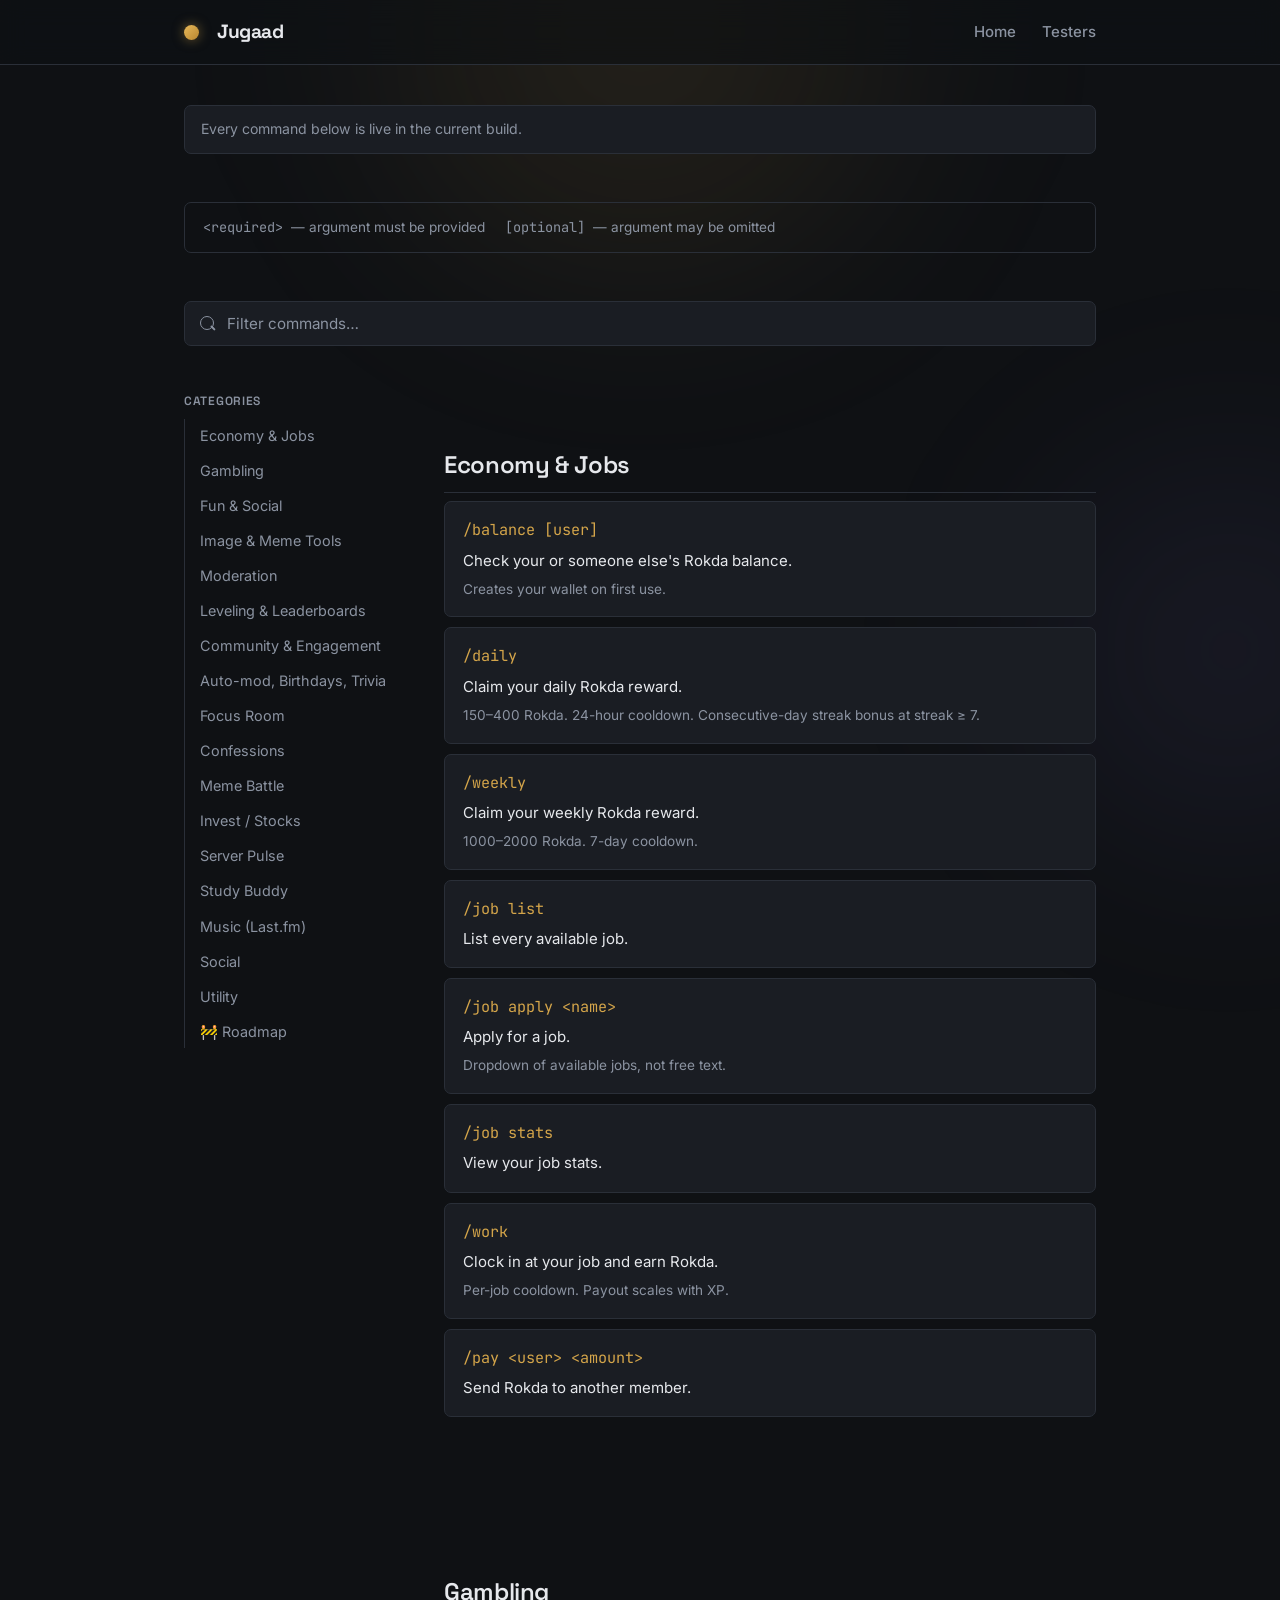
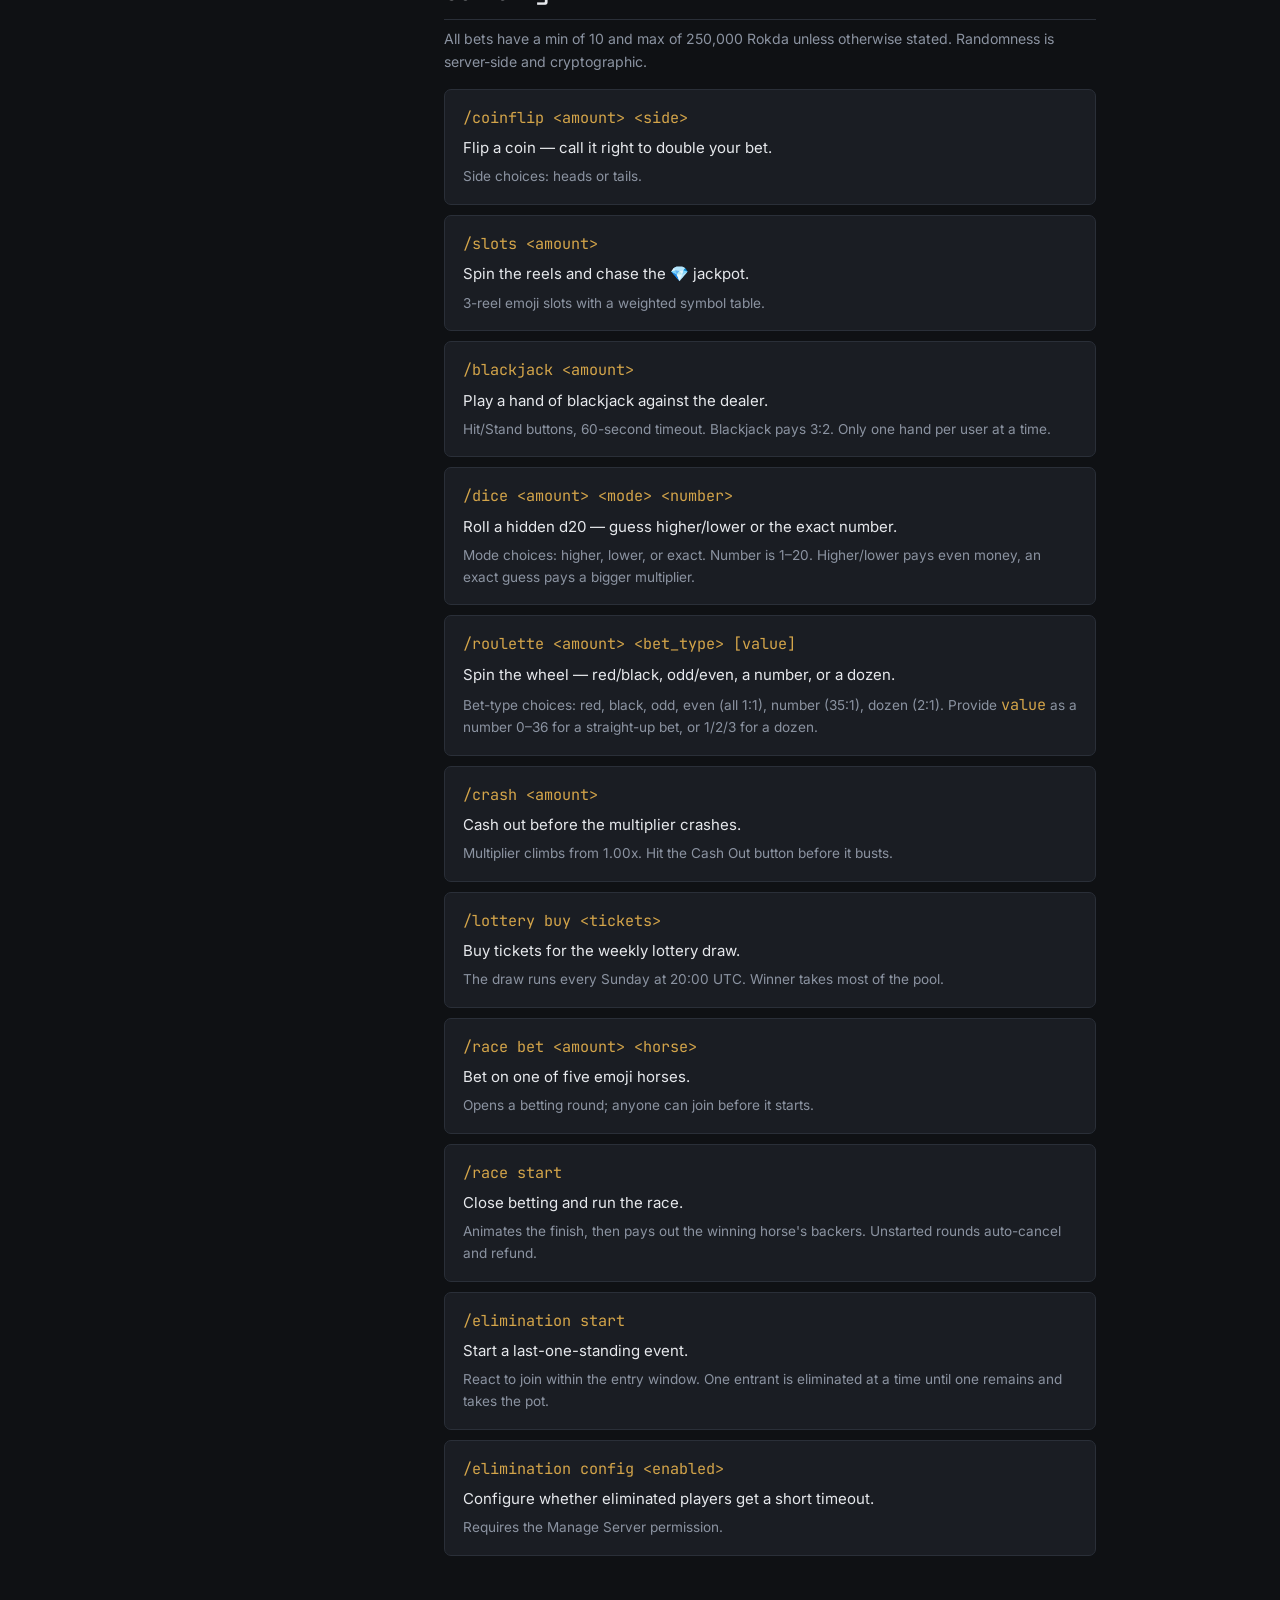
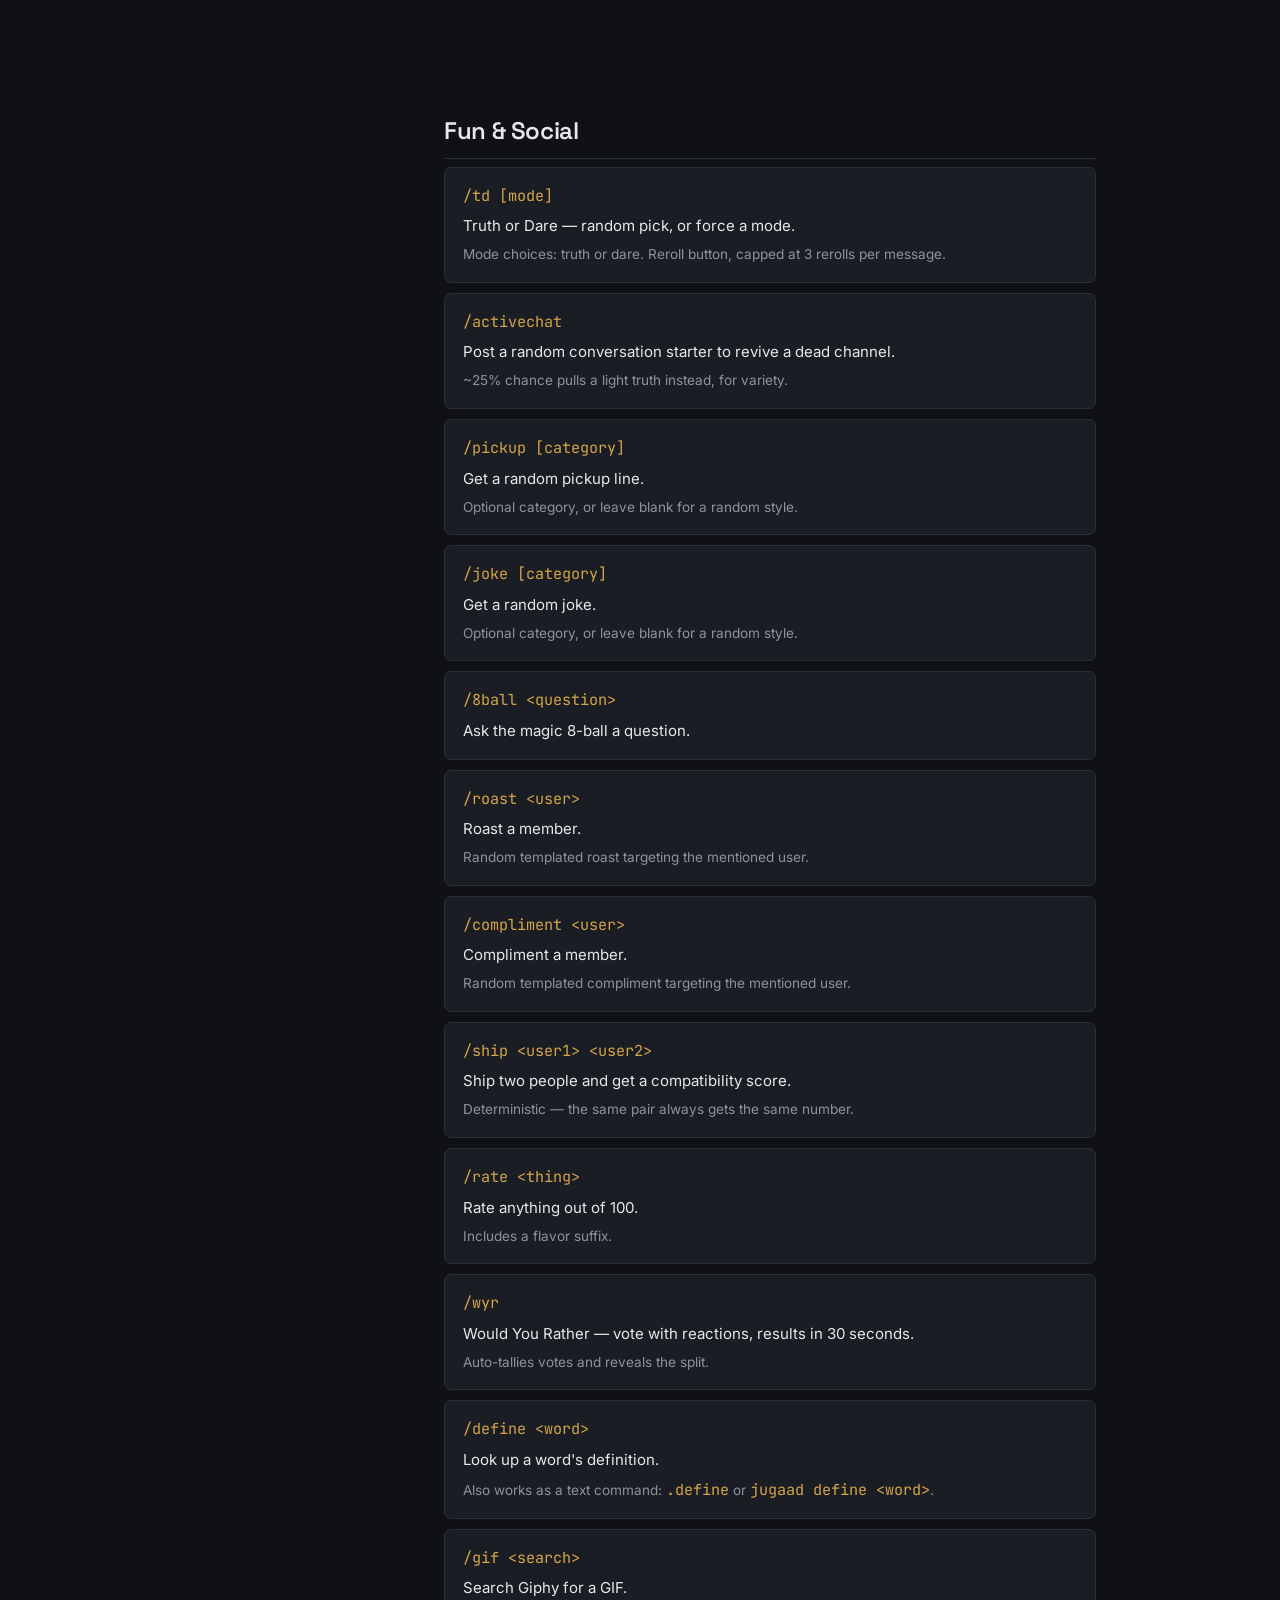
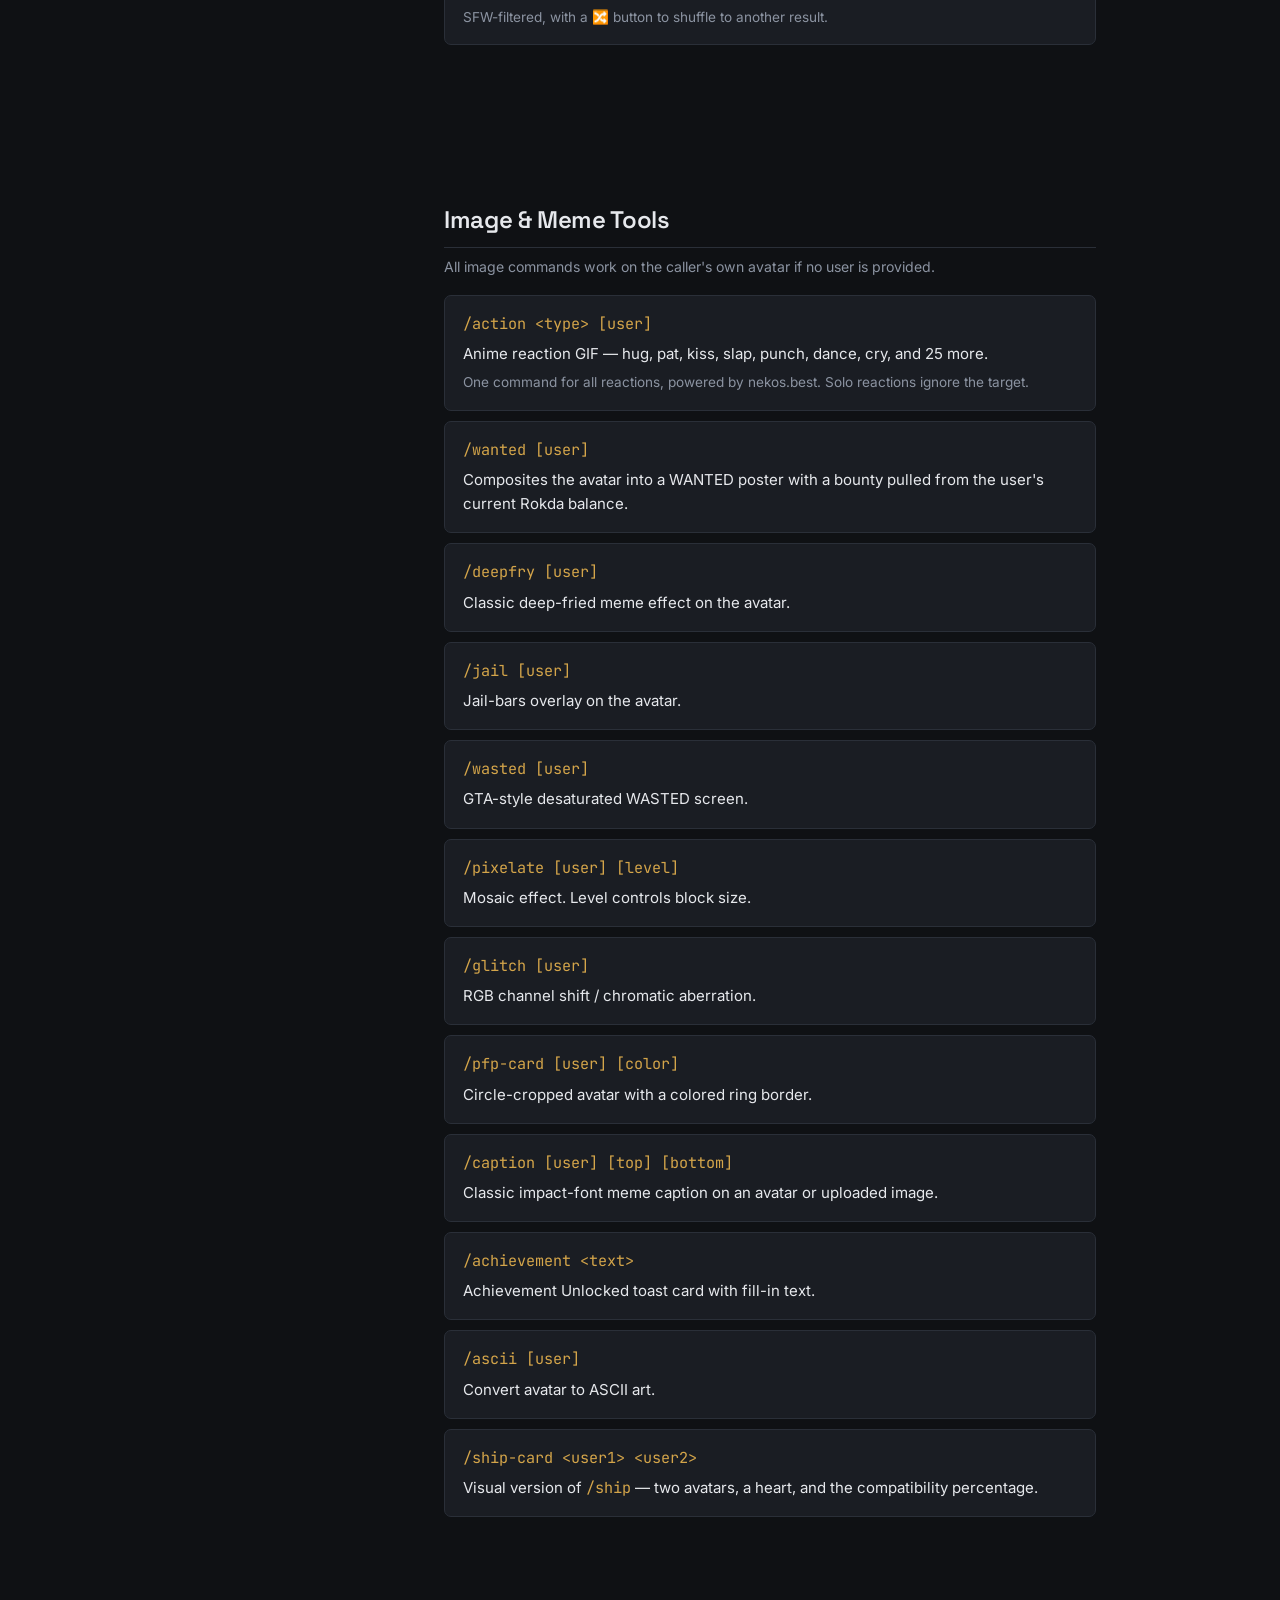
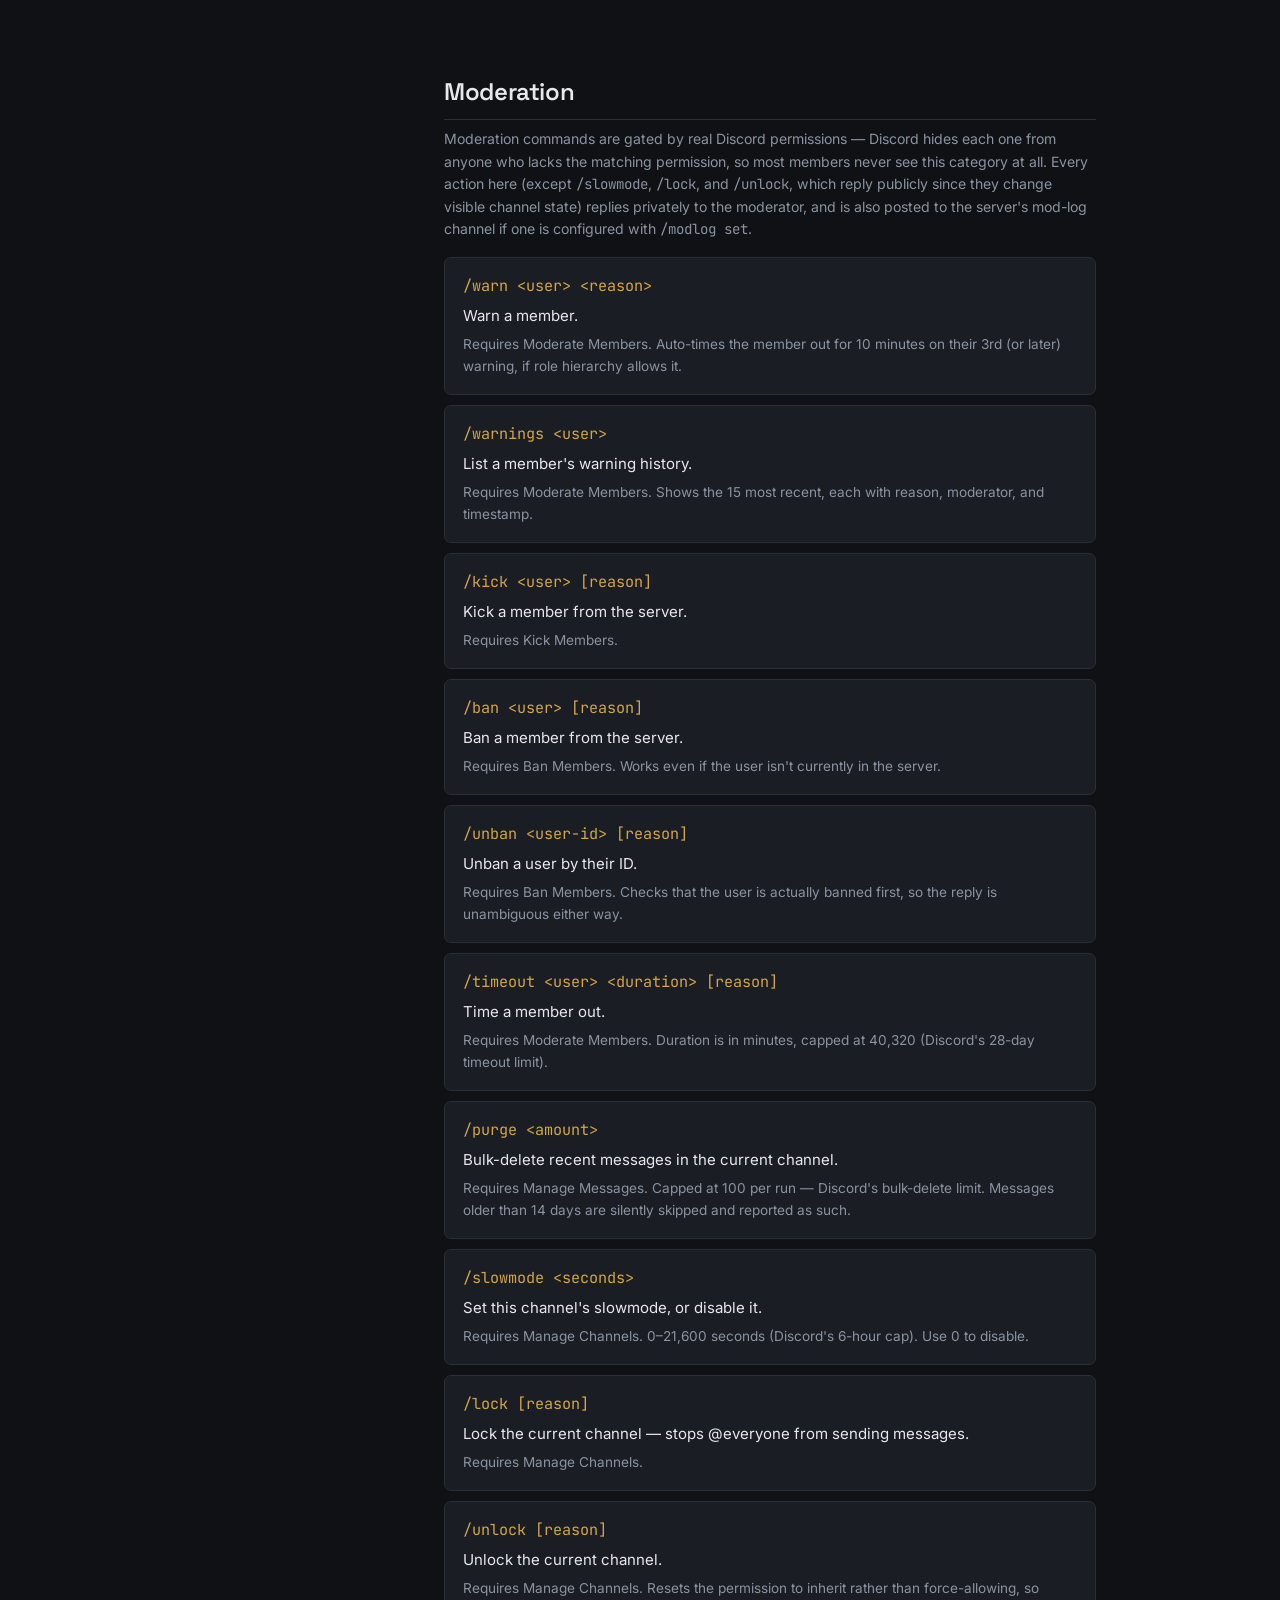
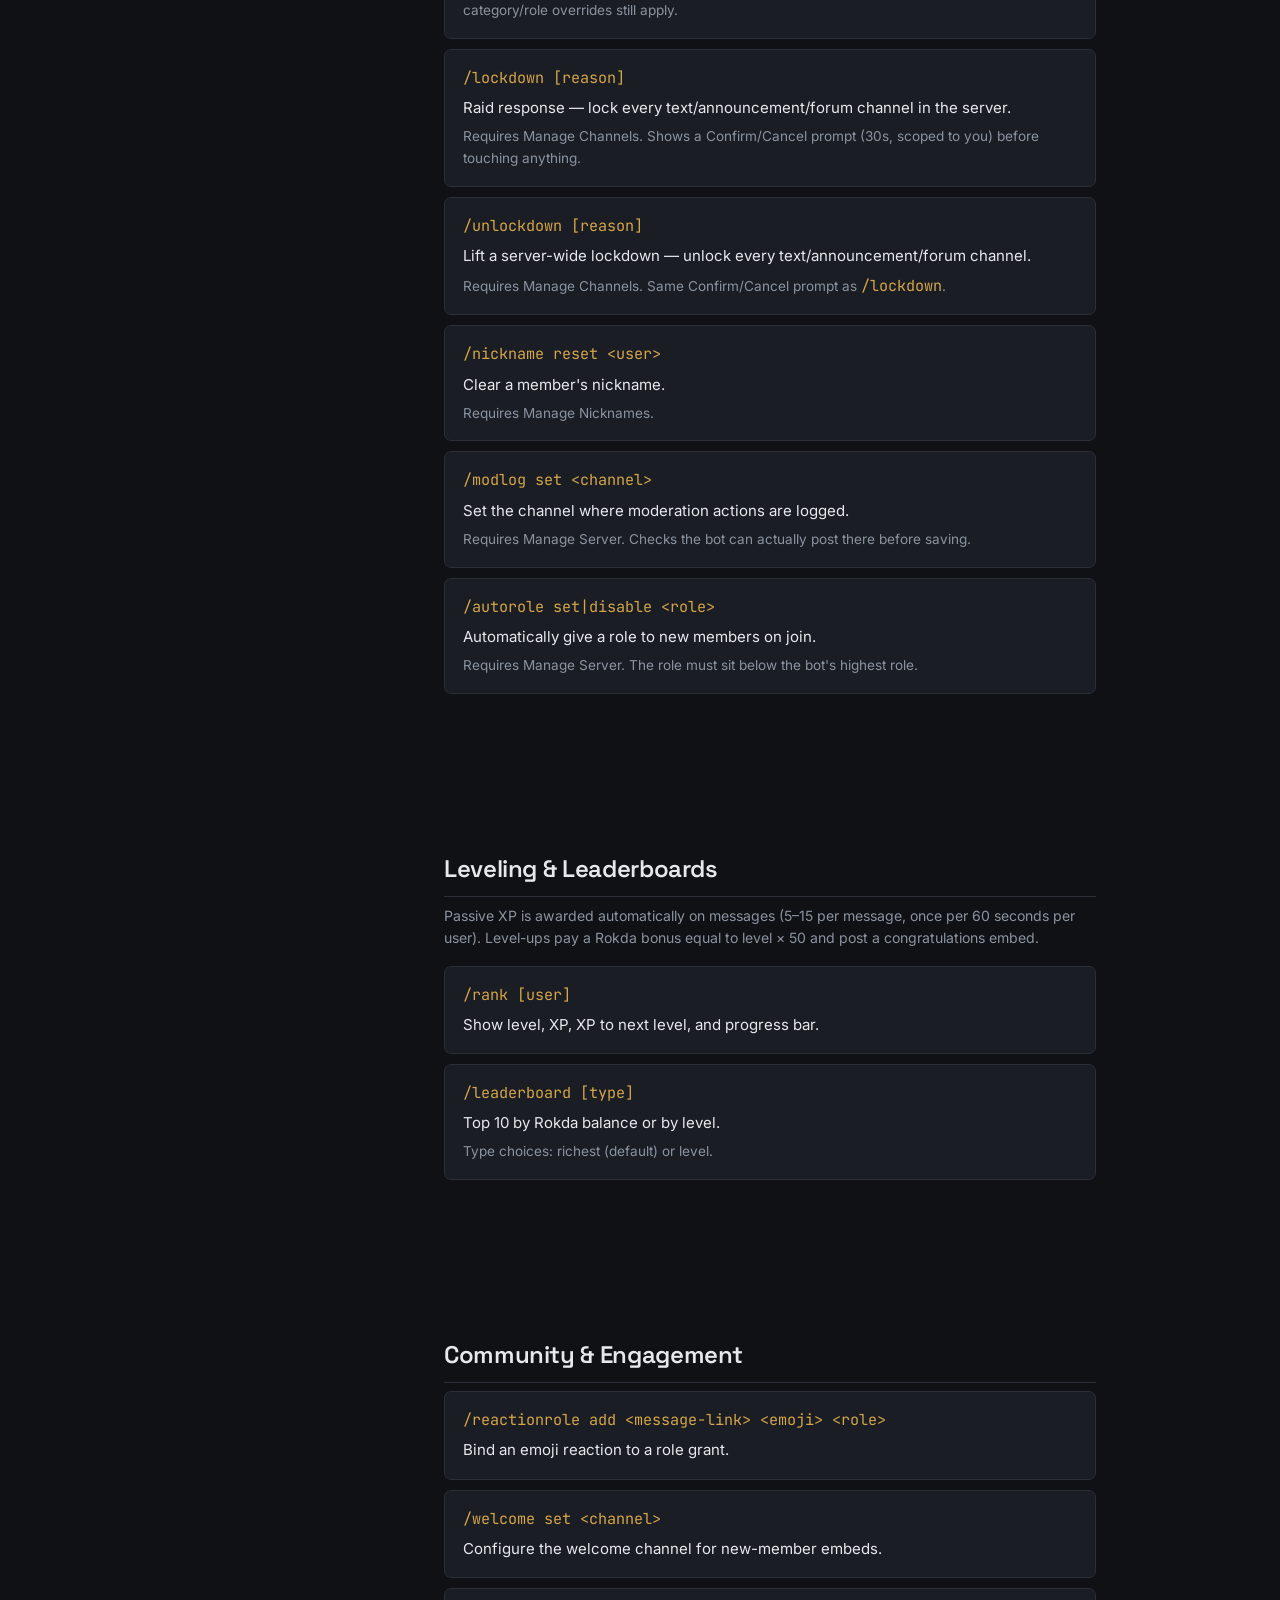
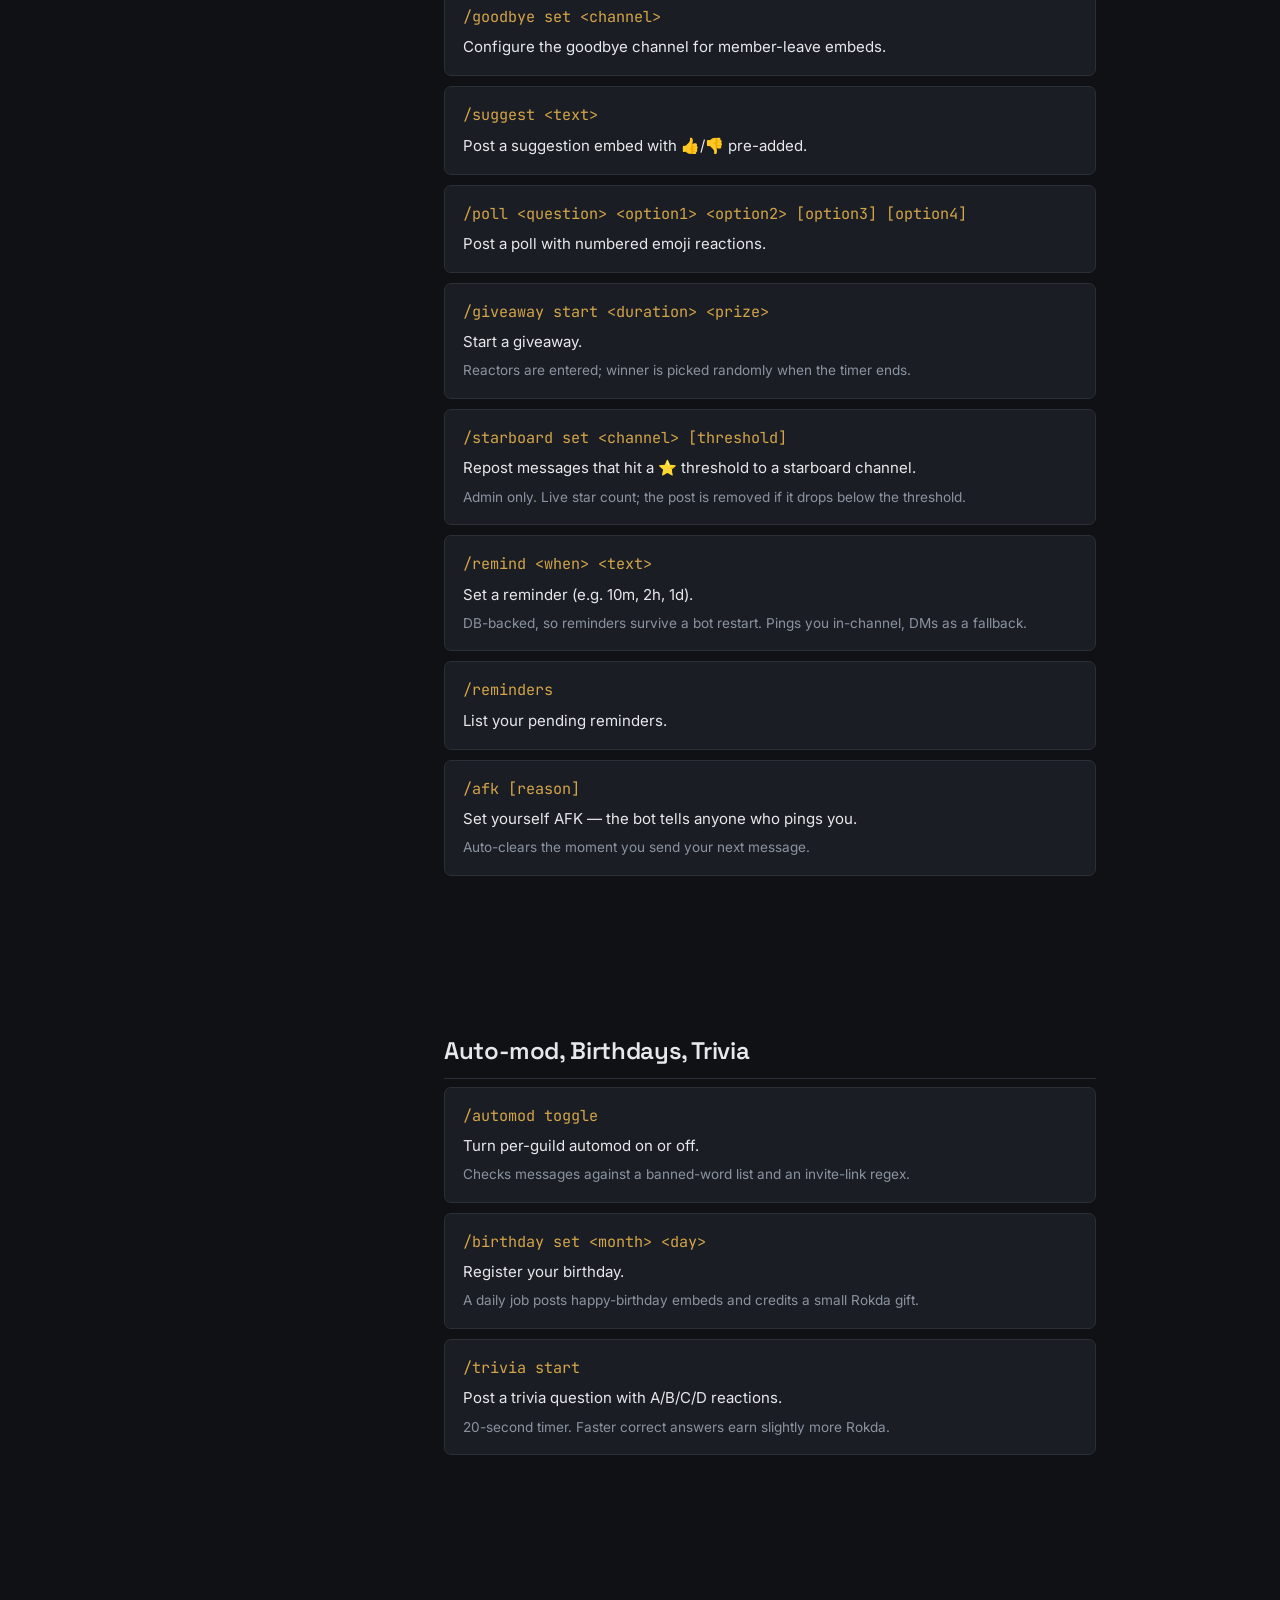
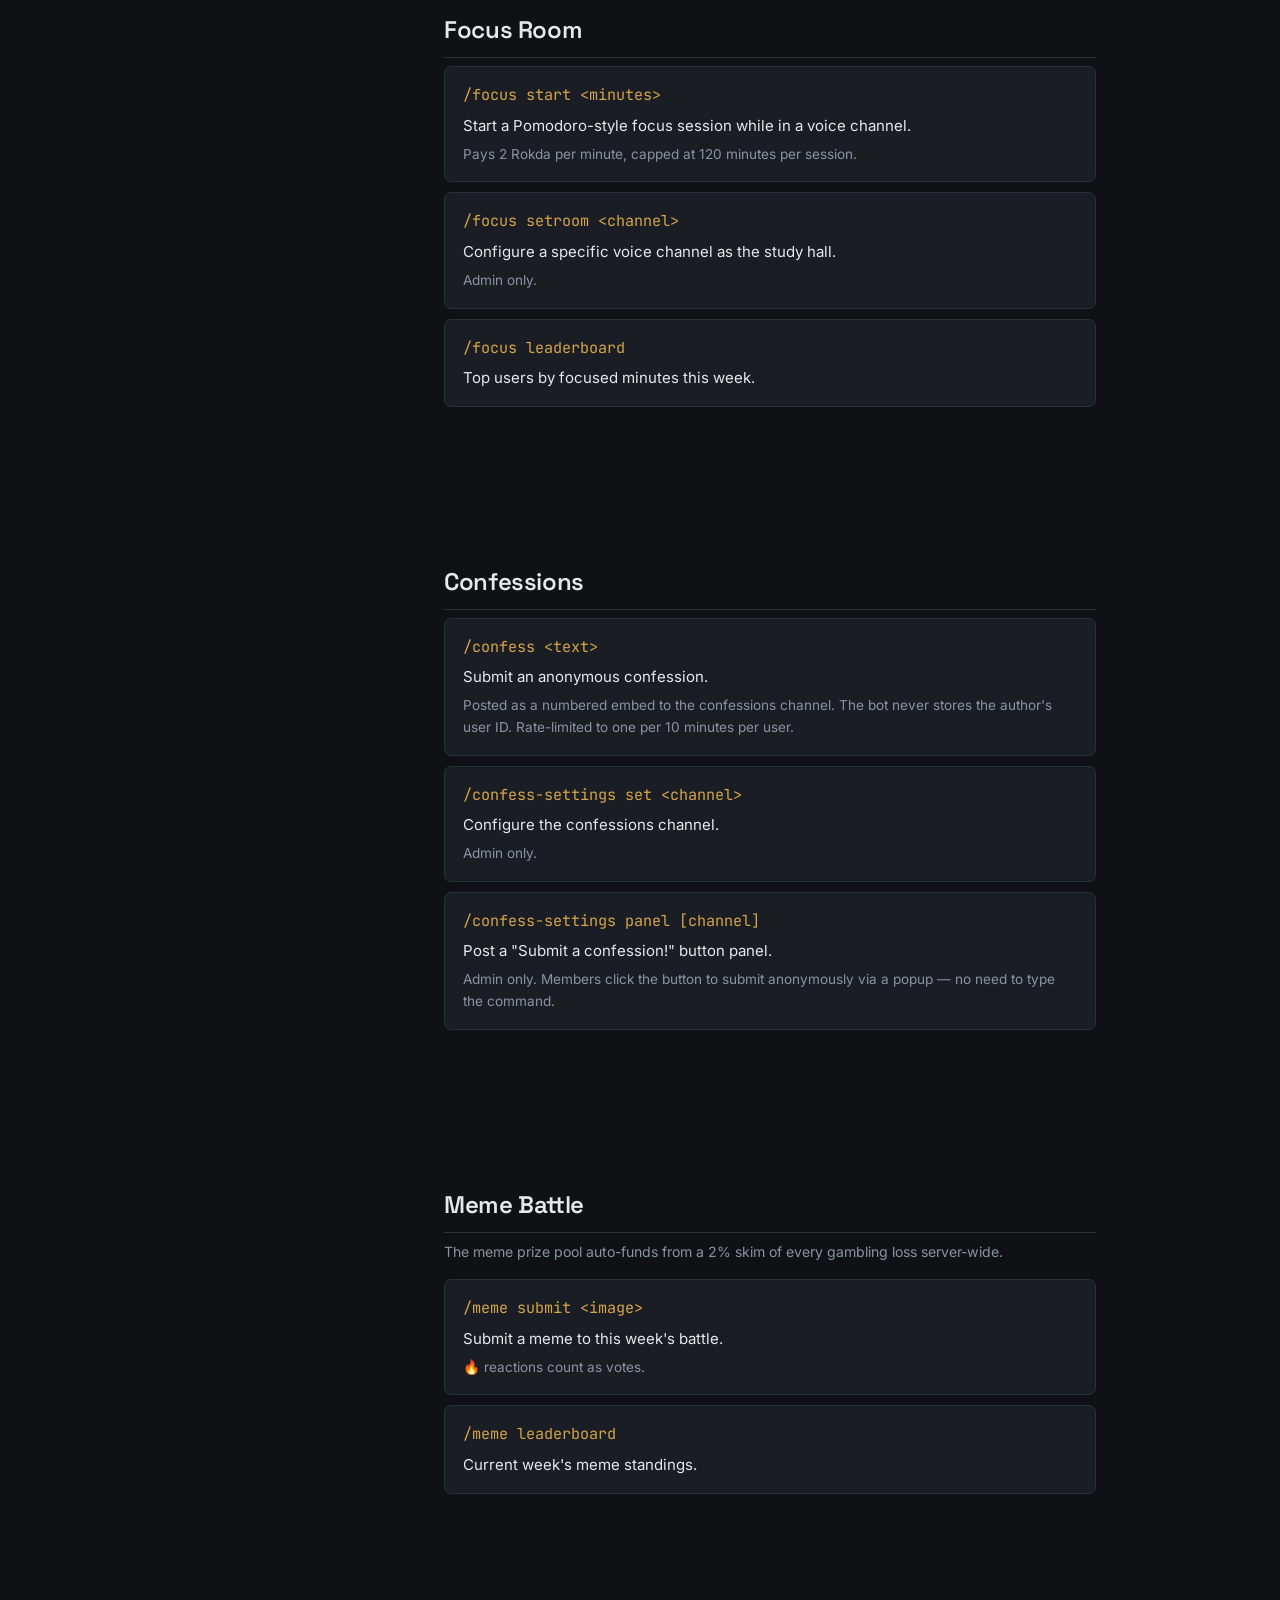
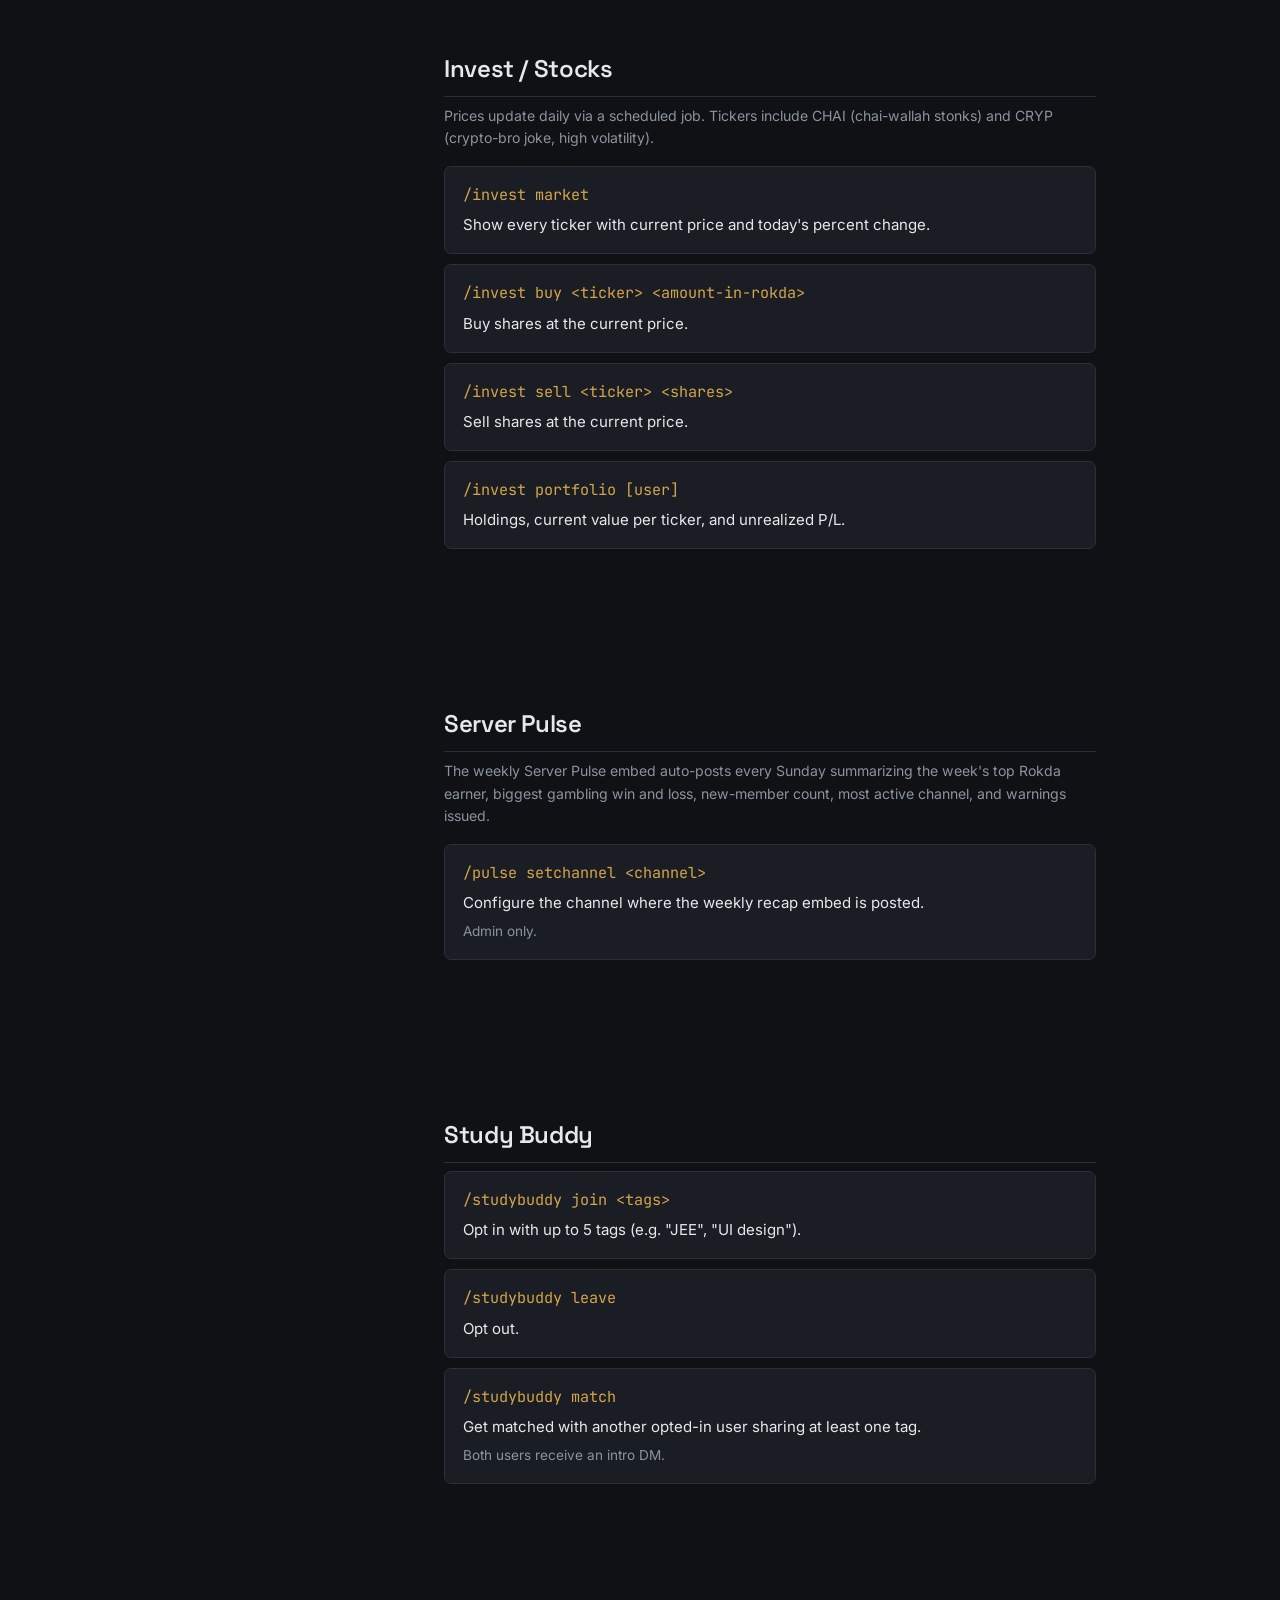
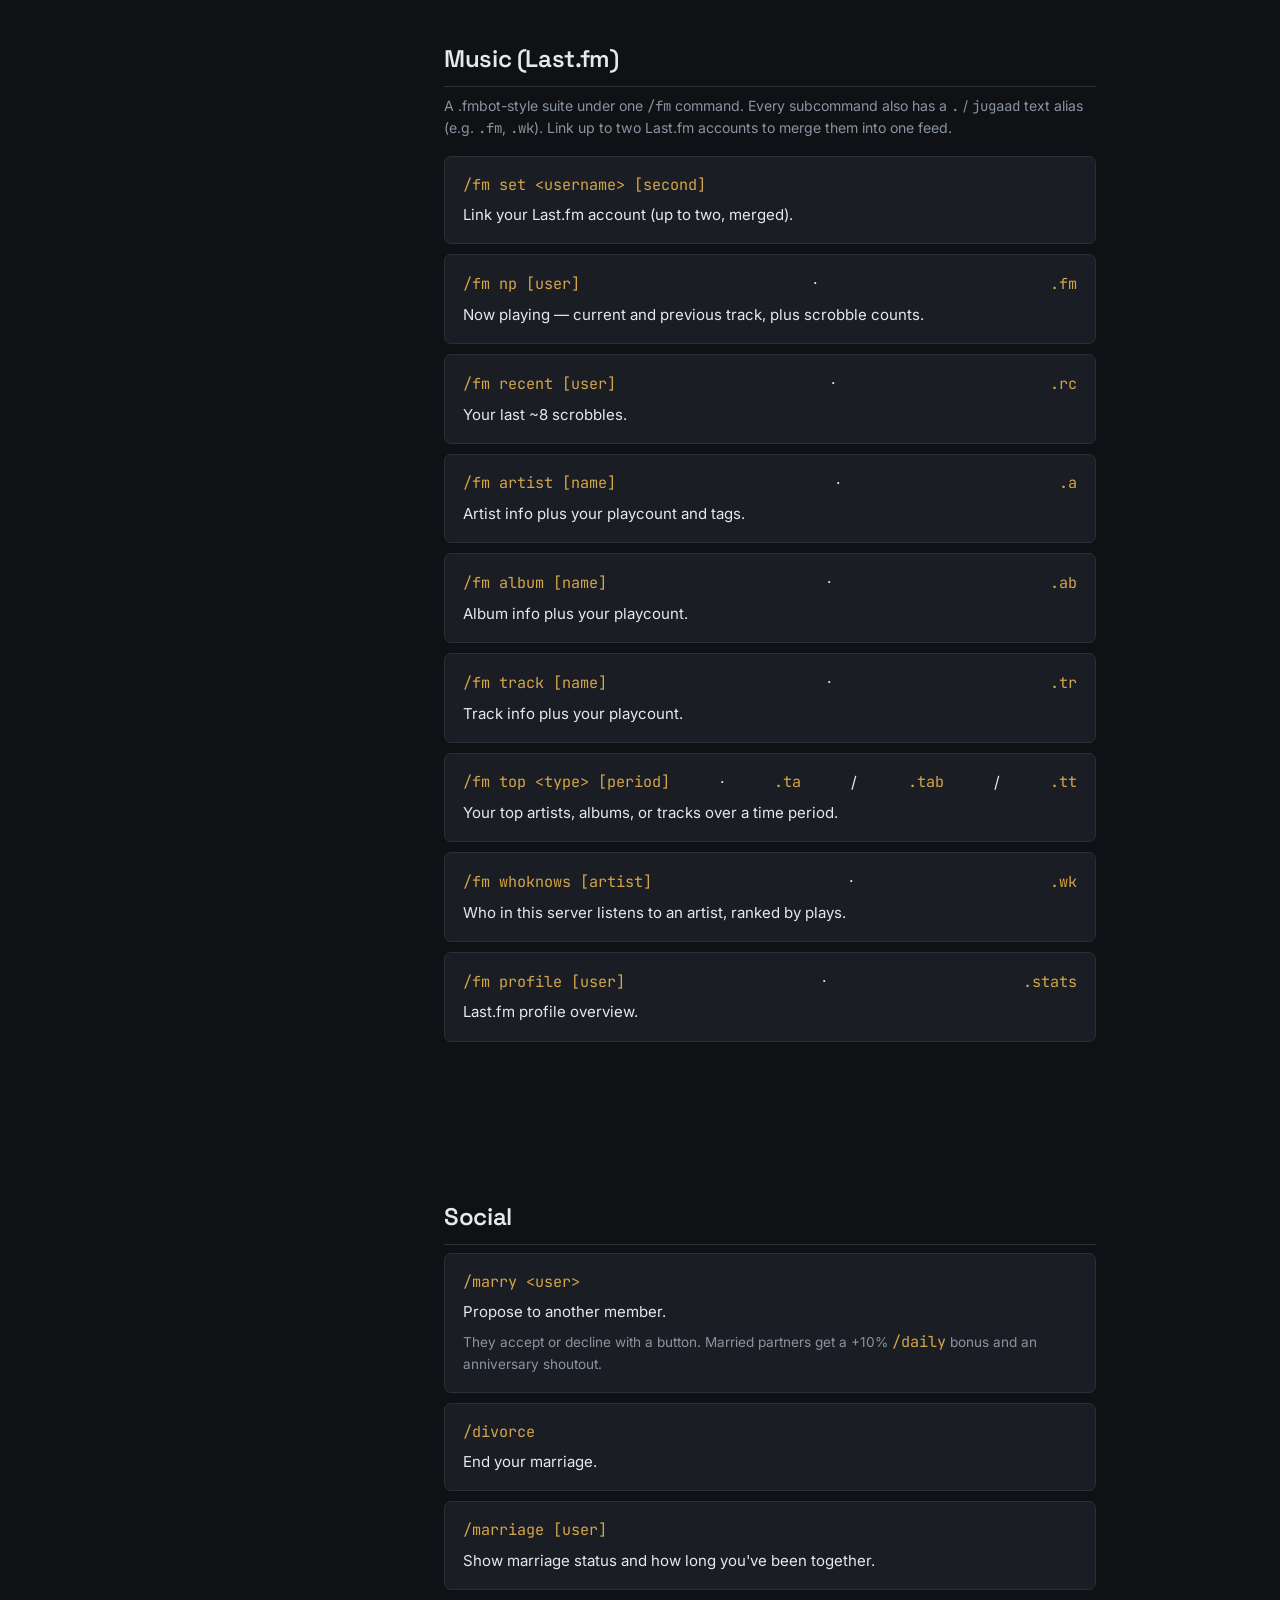
==== commit fb8dd943: "Add bot avatar (logo/favicon/hero), roadmap section, /help, and testers cards for all new commands" ====
--- a/commands.html
+++ b/commands.html
@@ -10,13 +10,14 @@
   <link rel="preconnect" href="https://fonts.gstatic.com" crossorigin />
   <link href="https://fonts.googleapis.com/css2?family=Space+Grotesk:wght@600;700&family=Inter:wght@400;500;600&family=JetBrains+Mono:wght@400;500&display=swap" rel="stylesheet" />
 
+  <link rel="icon" type="image/png" href="https://cdn.discordapp.com/avatars/1526129273075929159/9fe22ef2569ecffbc7eb3f4ace33cc23.png?size=64" />
   <link rel="stylesheet" href="styles.css" />
 </head>
 <body>
 
   <header class="site-header">
     <div class="container">
-      <a href="index.html" class="site-logo">Jugaad</a>
+      <a href="index.html" class="site-logo"><img src="https://cdn.discordapp.com/avatars/1526129273075929159/9fe22ef2569ecffbc7eb3f4ace33cc23.png?size=128" alt="" class="logo-img" />Jugaad</a>
       <nav class="site-nav">
         <a href="index.html">Home</a>
         <a href="testers.html">Testers</a>
@@ -26,13 +27,11 @@
 
   <div class="commands-page">
 
-    <p class="build-note">This list reflects what's live in the current build plus commands planned for later phases. Planned commands are tagged <span class="badge badge-soon">Coming soon</span> so you can tell them apart.</p>
+    <p class="build-note">Every command below is live in the current build.</p>
 
     <div class="legend">
       <div class="legend-item"><code class="mono">&lt;required&gt;</code> — argument must be provided</div>
       <div class="legend-item"><code class="mono">[optional]</code> — argument may be omitted</div>
-      <div class="legend-item"><span class="badge badge-soon">Coming soon</span> — planned, not yet implemented</div>
-      <div class="legend-item"><span class="badge badge-issue">Known issue</span> — built, but currently broken</div>
     </div>
 
     <div class="filter-bar">
@@ -58,6 +57,10 @@
         <li><a href="#invest-stocks">Invest / Stocks</a></li>
         <li><a href="#server-pulse">Server Pulse</a></li>
         <li><a href="#study-buddy">Study Buddy</a></li>
+        <li><a href="#music">Music (Last.fm)</a></li>
+        <li><a href="#social">Social</a></li>
+        <li><a href="#utility">Utility</a></li>
+        <li><a href="#roadmap">🚧 Roadmap</a></li>
       </ul>
     </aside>
 
@@ -102,6 +105,10 @@
             <p class="desc">Clock in at your job and earn Rokda.</p>
             <p class="note">Per-job cooldown. Payout scales with XP.</p>
           </article>
+          <article class="command-card" data-name="pay">
+            <header><code>/pay &lt;user&gt; &lt;amount&gt;</code></header>
+            <p class="desc">Send Rokda to another member.</p>
+          </article>
         </div>
       </section>
 
@@ -221,56 +228,71 @@
             <p class="desc">Would You Rather — vote with reactions, results in 30 seconds.</p>
             <p class="note">Auto-tallies votes and reveals the split.</p>
           </article>
+          <article class="command-card" data-name="define">
+            <header><code>/define &lt;word&gt;</code></header>
+            <p class="desc">Look up a word's definition.</p>
+            <p class="note">Also works as a text command: <code>.define</code> or <code>jugaad define &lt;word&gt;</code>.</p>
+          </article>
+          <article class="command-card" data-name="gif">
+            <header><code>/gif &lt;search&gt;</code></header>
+            <p class="desc">Search Giphy for a GIF.</p>
+            <p class="note">SFW-filtered, with a 🔀 button to shuffle to another result.</p>
+          </article>
         </div>
       </section>
 
       <!-- Image & Meme Tools -->
       <section class="command-category" id="image-meme">
         <h2>Image &amp; Meme Tools</h2>
-        <p class="category-note">All image commands work on the caller's own avatar if no user is provided. The eleven canvas-based commands below (marked <span class="badge badge-issue">Known issue</span>) are built but currently broken — see the <a href="testers.html">Testers</a> page for details. The rest are unaffected.</p>
-        <div class="command-list">
+        <p class="category-note">All image commands work on the caller's own avatar if no user is provided.</p>
+        <div class="command-list">
+          <article class="command-card" data-name="action">
+            <header><code>/action &lt;type&gt; [user]</code></header>
+            <p class="desc">Anime reaction GIF — hug, pat, kiss, slap, punch, dance, cry, and 25 more.</p>
+            <p class="note">One command for all reactions, powered by nekos.best. Solo reactions ignore the target.</p>
+          </article>
           <article class="command-card" data-name="wanted">
-            <header><code>/wanted [user] <span class="badge badge-issue">Known issue</span></code></header>
+            <header><code>/wanted [user]</code></header>
             <p class="desc">Composites the avatar into a WANTED poster with a bounty pulled from the user's current Rokda balance.</p>
           </article>
           <article class="command-card" data-name="deepfry">
-            <header><code>/deepfry [user] <span class="badge badge-issue">Known issue</span></code></header>
+            <header><code>/deepfry [user]</code></header>
             <p class="desc">Classic deep-fried meme effect on the avatar.</p>
           </article>
           <article class="command-card" data-name="jail">
-            <header><code>/jail [user] <span class="badge badge-issue">Known issue</span></code></header>
+            <header><code>/jail [user]</code></header>
             <p class="desc">Jail-bars overlay on the avatar.</p>
           </article>
           <article class="command-card" data-name="wasted">
-            <header><code>/wasted [user] <span class="badge badge-issue">Known issue</span></code></header>
+            <header><code>/wasted [user]</code></header>
             <p class="desc">GTA-style desaturated WASTED screen.</p>
           </article>
           <article class="command-card" data-name="pixelate">
-            <header><code>/pixelate [user] [level] <span class="badge badge-issue">Known issue</span></code></header>
+            <header><code>/pixelate [user] [level]</code></header>
             <p class="desc">Mosaic effect. Level controls block size.</p>
           </article>
           <article class="command-card" data-name="glitch">
-            <header><code>/glitch [user] <span class="badge badge-issue">Known issue</span></code></header>
+            <header><code>/glitch [user]</code></header>
             <p class="desc">RGB channel shift / chromatic aberration.</p>
           </article>
           <article class="command-card" data-name="pfp-card">
-            <header><code>/pfp-card [user] [color] <span class="badge badge-issue">Known issue</span></code></header>
+            <header><code>/pfp-card [user] [color]</code></header>
             <p class="desc">Circle-cropped avatar with a colored ring border.</p>
           </article>
           <article class="command-card" data-name="caption">
-            <header><code>/caption [user] [top] [bottom] <span class="badge badge-issue">Known issue</span></code></header>
+            <header><code>/caption [user] [top] [bottom]</code></header>
             <p class="desc">Classic impact-font meme caption on an avatar or uploaded image.</p>
           </article>
           <article class="command-card" data-name="achievement">
-            <header><code>/achievement &lt;text&gt; <span class="badge badge-issue">Known issue</span></code></header>
+            <header><code>/achievement &lt;text&gt;</code></header>
             <p class="desc">Achievement Unlocked toast card with fill-in text.</p>
           </article>
           <article class="command-card" data-name="ascii">
-            <header><code>/ascii [user] <span class="badge badge-issue">Known issue</span></code></header>
+            <header><code>/ascii [user]</code></header>
             <p class="desc">Convert avatar to ASCII art.</p>
           </article>
           <article class="command-card" data-name="ship-card">
-            <header><code>/ship-card &lt;user1&gt; &lt;user2&gt; <span class="badge badge-issue">Known issue</span></code></header>
+            <header><code>/ship-card &lt;user1&gt; &lt;user2&gt;</code></header>
             <p class="desc">Visual version of <code>/ship</code> — two avatars, a heart, and the compatibility percentage.</p>
           </article>
         </div>
@@ -351,6 +373,11 @@
             <p class="desc">Set the channel where moderation actions are logged.</p>
             <p class="note">Requires Manage Server. Checks the bot can actually post there before saving.</p>
           </article>
+          <article class="command-card" data-name="autorole">
+            <header><code>/autorole set|disable &lt;role&gt;</code></header>
+            <p class="desc">Automatically give a role to new members on join.</p>
+            <p class="note">Requires Manage Server. The role must sit below the bot's highest role.</p>
+          </article>
         </div>
       </section>
 
@@ -360,13 +387,13 @@
         <p class="category-note">Passive XP is awarded automatically on messages (5–15 per message, once per 60 seconds per user). Level-ups pay a Rokda bonus equal to level × 50 and post a congratulations embed.</p>
         <div class="command-list">
           <article class="command-card" data-name="rank">
-            <header><code>/rank [user] <span class="badge badge-soon">Coming soon</span></code></header>
+            <header><code>/rank [user]</code></header>
             <p class="desc">Show level, XP, XP to next level, and progress bar.</p>
           </article>
           <article class="command-card" data-name="leaderboard">
-            <header><code>/leaderboard [richest-or-level] <span class="badge badge-soon">Coming soon</span></code></header>
+            <header><code>/leaderboard [type]</code></header>
             <p class="desc">Top 10 by Rokda balance or by level.</p>
-            <p class="note">Paginated.</p>
+            <p class="note">Type choices: richest (default) or level.</p>
           </article>
         </div>
       </section>
@@ -376,29 +403,48 @@
         <h2>Community &amp; Engagement</h2>
         <div class="command-list">
           <article class="command-card" data-name="reactionrole add">
-            <header><code>/reactionrole add &lt;message-link&gt; &lt;emoji&gt; &lt;role&gt; <span class="badge badge-soon">Coming soon</span></code></header>
+            <header><code>/reactionrole add &lt;message-link&gt; &lt;emoji&gt; &lt;role&gt;</code></header>
             <p class="desc">Bind an emoji reaction to a role grant.</p>
           </article>
           <article class="command-card" data-name="welcome set">
-            <header><code>/welcome set &lt;channel&gt; <span class="badge badge-soon">Coming soon</span></code></header>
+            <header><code>/welcome set &lt;channel&gt;</code></header>
             <p class="desc">Configure the welcome channel for new-member embeds.</p>
           </article>
           <article class="command-card" data-name="goodbye set">
-            <header><code>/goodbye set &lt;channel&gt; <span class="badge badge-soon">Coming soon</span></code></header>
+            <header><code>/goodbye set &lt;channel&gt;</code></header>
             <p class="desc">Configure the goodbye channel for member-leave embeds.</p>
           </article>
           <article class="command-card" data-name="suggest">
-            <header><code>/suggest &lt;text&gt; <span class="badge badge-soon">Coming soon</span></code></header>
+            <header><code>/suggest &lt;text&gt;</code></header>
             <p class="desc">Post a suggestion embed with 👍/👎 pre-added.</p>
           </article>
           <article class="command-card" data-name="poll">
-            <header><code>/poll &lt;question&gt; &lt;option1&gt; &lt;option2&gt; [option3] [option4] <span class="badge badge-soon">Coming soon</span></code></header>
+            <header><code>/poll &lt;question&gt; &lt;option1&gt; &lt;option2&gt; [option3] [option4]</code></header>
             <p class="desc">Post a poll with numbered emoji reactions.</p>
           </article>
           <article class="command-card" data-name="giveaway start">
-            <header><code>/giveaway start &lt;duration&gt; &lt;prize&gt; <span class="badge badge-soon">Coming soon</span></code></header>
+            <header><code>/giveaway start &lt;duration&gt; &lt;prize&gt;</code></header>
             <p class="desc">Start a giveaway.</p>
             <p class="note">Reactors are entered; winner is picked randomly when the timer ends.</p>
+          </article>
+          <article class="command-card" data-name="starboard set">
+            <header><code>/starboard set &lt;channel&gt; [threshold]</code></header>
+            <p class="desc">Repost messages that hit a ⭐ threshold to a starboard channel.</p>
+            <p class="note">Admin only. Live star count; the post is removed if it drops below the threshold.</p>
+          </article>
+          <article class="command-card" data-name="remind">
+            <header><code>/remind &lt;when&gt; &lt;text&gt;</code></header>
+            <p class="desc">Set a reminder (e.g. 10m, 2h, 1d).</p>
+            <p class="note">DB-backed, so reminders survive a bot restart. Pings you in-channel, DMs as a fallback.</p>
+          </article>
+          <article class="command-card" data-name="reminders">
+            <header><code>/reminders</code></header>
+            <p class="desc">List your pending reminders.</p>
+          </article>
+          <article class="command-card" data-name="afk">
+            <header><code>/afk [reason]</code></header>
+            <p class="desc">Set yourself AFK — the bot tells anyone who pings you.</p>
+            <p class="note">Auto-clears the moment you send your next message.</p>
           </article>
         </div>
       </section>
@@ -408,17 +454,17 @@
         <h2>Auto-mod, Birthdays, Trivia</h2>
         <div class="command-list">
           <article class="command-card" data-name="automod toggle">
-            <header><code>/automod toggle <span class="badge badge-soon">Coming soon</span></code></header>
+            <header><code>/automod toggle</code></header>
             <p class="desc">Turn per-guild automod on or off.</p>
             <p class="note">Checks messages against a banned-word list and an invite-link regex.</p>
           </article>
           <article class="command-card" data-name="birthday set">
-            <header><code>/birthday set &lt;month&gt; &lt;day&gt; <span class="badge badge-soon">Coming soon</span></code></header>
+            <header><code>/birthday set &lt;month&gt; &lt;day&gt;</code></header>
             <p class="desc">Register your birthday.</p>
             <p class="note">A daily job posts happy-birthday embeds and credits a small Rokda gift.</p>
           </article>
           <article class="command-card" data-name="trivia start">
-            <header><code>/trivia start <span class="badge badge-soon">Coming soon</span></code></header>
+            <header><code>/trivia start</code></header>
             <p class="desc">Post a trivia question with A/B/C/D reactions.</p>
             <p class="note">20-second timer. Faster correct answers earn slightly more Rokda.</p>
           </article>
@@ -430,17 +476,17 @@
         <h2>Focus Room</h2>
         <div class="command-list">
           <article class="command-card" data-name="focus start">
-            <header><code>/focus start &lt;minutes&gt; <span class="badge badge-soon">Coming soon</span></code></header>
+            <header><code>/focus start &lt;minutes&gt;</code></header>
             <p class="desc">Start a Pomodoro-style focus session while in a voice channel.</p>
             <p class="note">Pays 2 Rokda per minute, capped at 120 minutes per session.</p>
           </article>
           <article class="command-card" data-name="focus setroom">
-            <header><code>/focus setroom &lt;channel&gt; <span class="badge badge-soon">Coming soon</span></code></header>
+            <header><code>/focus setroom &lt;channel&gt;</code></header>
             <p class="desc">Configure a specific voice channel as the study hall.</p>
             <p class="note">Admin only.</p>
           </article>
           <article class="command-card" data-name="focus leaderboard">
-            <header><code>/focus leaderboard <span class="badge badge-soon">Coming soon</span></code></header>
+            <header><code>/focus leaderboard</code></header>
             <p class="desc">Top users by focused minutes this week.</p>
           </article>
         </div>
@@ -451,14 +497,19 @@
         <h2>Confessions</h2>
         <div class="command-list">
           <article class="command-card" data-name="confess">
-            <header><code>/confess &lt;text&gt; <span class="badge badge-soon">Coming soon</span></code></header>
+            <header><code>/confess &lt;text&gt;</code></header>
             <p class="desc">Submit an anonymous confession.</p>
             <p class="note">Posted as a numbered embed to the confessions channel. The bot never stores the author's user ID. Rate-limited to one per 10 minutes per user.</p>
           </article>
           <article class="command-card" data-name="confess-settings set">
-            <header><code>/confess-settings set &lt;channel&gt; <span class="badge badge-soon">Coming soon</span></code></header>
+            <header><code>/confess-settings set &lt;channel&gt;</code></header>
             <p class="desc">Configure the confessions channel.</p>
             <p class="note">Admin only.</p>
+          </article>
+          <article class="command-card" data-name="confess-settings panel">
+            <header><code>/confess-settings panel [channel]</code></header>
+            <p class="desc">Post a "Submit a confession!" button panel.</p>
+            <p class="note">Admin only. Members click the button to submit anonymously via a popup — no need to type the command.</p>
           </article>
         </div>
       </section>
@@ -469,12 +520,12 @@
         <p class="category-note">The meme prize pool auto-funds from a 2% skim of every gambling loss server-wide.</p>
         <div class="command-list">
           <article class="command-card" data-name="meme submit">
-            <header><code>/meme submit &lt;image&gt; <span class="badge badge-soon">Coming soon</span></code></header>
+            <header><code>/meme submit &lt;image&gt;</code></header>
             <p class="desc">Submit a meme to this week's battle.</p>
             <p class="note">🔥 reactions count as votes.</p>
           </article>
           <article class="command-card" data-name="meme leaderboard">
-            <header><code>/meme leaderboard <span class="badge badge-soon">Coming soon</span></code></header>
+            <header><code>/meme leaderboard</code></header>
             <p class="desc">Current week's meme standings.</p>
           </article>
         </div>
@@ -486,19 +537,19 @@
         <p class="category-note">Prices update daily via a scheduled job. Tickers include CHAI (chai-wallah stonks) and CRYP (crypto-bro joke, high volatility).</p>
         <div class="command-list">
           <article class="command-card" data-name="invest market">
-            <header><code>/invest market <span class="badge badge-soon">Coming soon</span></code></header>
+            <header><code>/invest market</code></header>
             <p class="desc">Show every ticker with current price and today's percent change.</p>
           </article>
           <article class="command-card" data-name="invest buy">
-            <header><code>/invest buy &lt;ticker&gt; &lt;amount-in-rokda&gt; <span class="badge badge-soon">Coming soon</span></code></header>
+            <header><code>/invest buy &lt;ticker&gt; &lt;amount-in-rokda&gt;</code></header>
             <p class="desc">Buy shares at the current price.</p>
           </article>
           <article class="command-card" data-name="invest sell">
-            <header><code>/invest sell &lt;ticker&gt; &lt;shares&gt; <span class="badge badge-soon">Coming soon</span></code></header>
+            <header><code>/invest sell &lt;ticker&gt; &lt;shares&gt;</code></header>
             <p class="desc">Sell shares at the current price.</p>
           </article>
           <article class="command-card" data-name="invest portfolio">
-            <header><code>/invest portfolio [user] <span class="badge badge-soon">Coming soon</span></code></header>
+            <header><code>/invest portfolio [user]</code></header>
             <p class="desc">Holdings, current value per ticker, and unrealized P/L.</p>
           </article>
         </div>
@@ -510,7 +561,7 @@
         <p class="category-note">The weekly Server Pulse embed auto-posts every Sunday summarizing the week's top Rokda earner, biggest gambling win and loss, new-member count, most active channel, and warnings issued.</p>
         <div class="command-list">
           <article class="command-card" data-name="pulse setchannel">
-            <header><code>/pulse setchannel &lt;channel&gt; <span class="badge badge-soon">Coming soon</span></code></header>
+            <header><code>/pulse setchannel &lt;channel&gt;</code></header>
             <p class="desc">Configure the channel where the weekly recap embed is posted.</p>
             <p class="note">Admin only.</p>
           </article>
@@ -522,17 +573,156 @@
         <h2>Study Buddy</h2>
         <div class="command-list">
           <article class="command-card" data-name="studybuddy join">
-            <header><code>/studybuddy join &lt;tags&gt; <span class="badge badge-soon">Coming soon</span></code></header>
+            <header><code>/studybuddy join &lt;tags&gt;</code></header>
             <p class="desc">Opt in with up to 5 tags (e.g. "JEE", "UI design").</p>
           </article>
           <article class="command-card" data-name="studybuddy leave">
-            <header><code>/studybuddy leave <span class="badge badge-soon">Coming soon</span></code></header>
+            <header><code>/studybuddy leave</code></header>
             <p class="desc">Opt out.</p>
           </article>
           <article class="command-card" data-name="studybuddy match">
-            <header><code>/studybuddy match <span class="badge badge-soon">Coming soon</span></code></header>
+            <header><code>/studybuddy match</code></header>
             <p class="desc">Get matched with another opted-in user sharing at least one tag.</p>
             <p class="note">Both users receive an intro DM.</p>
+          </article>
+        </div>
+      </section>
+
+      <!-- Music (Last.fm) -->
+      <section class="command-category" id="music">
+        <h2>Music (Last.fm)</h2>
+        <p class="category-note">A .fmbot-style suite under one <code>/fm</code> command. Every subcommand also has a <code>.</code> / <code>jugaad</code> text alias (e.g. <code>.fm</code>, <code>.wk</code>). Link up to two Last.fm accounts to merge them into one feed.</p>
+        <div class="command-list">
+          <article class="command-card" data-name="fm set">
+            <header><code>/fm set &lt;username&gt; [second]</code></header>
+            <p class="desc">Link your Last.fm account (up to two, merged).</p>
+          </article>
+          <article class="command-card" data-name="fm np">
+            <header><code>/fm np [user]</code> · <code>.fm</code></header>
+            <p class="desc">Now playing — current and previous track, plus scrobble counts.</p>
+          </article>
+          <article class="command-card" data-name="fm recent">
+            <header><code>/fm recent [user]</code> · <code>.rc</code></header>
+            <p class="desc">Your last ~8 scrobbles.</p>
+          </article>
+          <article class="command-card" data-name="fm artist">
+            <header><code>/fm artist [name]</code> · <code>.a</code></header>
+            <p class="desc">Artist info plus your playcount and tags.</p>
+          </article>
+          <article class="command-card" data-name="fm album">
+            <header><code>/fm album [name]</code> · <code>.ab</code></header>
+            <p class="desc">Album info plus your playcount.</p>
+          </article>
+          <article class="command-card" data-name="fm track">
+            <header><code>/fm track [name]</code> · <code>.tr</code></header>
+            <p class="desc">Track info plus your playcount.</p>
+          </article>
+          <article class="command-card" data-name="fm top">
+            <header><code>/fm top &lt;type&gt; [period]</code> · <code>.ta</code> / <code>.tab</code> / <code>.tt</code></header>
+            <p class="desc">Your top artists, albums, or tracks over a time period.</p>
+          </article>
+          <article class="command-card" data-name="fm whoknows">
+            <header><code>/fm whoknows [artist]</code> · <code>.wk</code></header>
+            <p class="desc">Who in this server listens to an artist, ranked by plays.</p>
+          </article>
+          <article class="command-card" data-name="fm profile">
+            <header><code>/fm profile [user]</code> · <code>.stats</code></header>
+            <p class="desc">Last.fm profile overview.</p>
+          </article>
+        </div>
+      </section>
+
+      <!-- Social -->
+      <section class="command-category" id="social">
+        <h2>Social</h2>
+        <div class="command-list">
+          <article class="command-card" data-name="marry">
+            <header><code>/marry &lt;user&gt;</code></header>
+            <p class="desc">Propose to another member.</p>
+            <p class="note">They accept or decline with a button. Married partners get a +10% <code>/daily</code> bonus and an anniversary shoutout.</p>
+          </article>
+          <article class="command-card" data-name="divorce">
+            <header><code>/divorce</code></header>
+            <p class="desc">End your marriage.</p>
+          </article>
+          <article class="command-card" data-name="marriage">
+            <header><code>/marriage [user]</code></header>
+            <p class="desc">Show marriage status and how long you've been together.</p>
+          </article>
+        </div>
+      </section>
+
+      <!-- Utility -->
+      <section class="command-category" id="utility">
+        <h2>Utility</h2>
+        <div class="command-list">
+          <article class="command-card" data-name="help">
+            <header><code>/help</code></header>
+            <p class="desc">List every command, grouped by category.</p>
+          </article>
+          <article class="command-card" data-name="avatar">
+            <header><code>/avatar [user]</code></header>
+            <p class="desc">Show a member's avatar at full size.</p>
+          </article>
+          <article class="command-card" data-name="userinfo">
+            <header><code>/userinfo [user]</code></header>
+            <p class="desc">Account and membership details for a member.</p>
+          </article>
+          <article class="command-card" data-name="serverinfo">
+            <header><code>/serverinfo</code></header>
+            <p class="desc">Stats about the current server.</p>
+          </article>
+        </div>
+      </section>
+
+      <!-- Roadmap -->
+      <section class="command-category" id="roadmap">
+        <h2>🚧 Roadmap</h2>
+        <p class="category-note">Ideas we're considering next — not built yet. The theme: give Rokda somewhere to go (sinks), reasons to show up daily, and a bit of player-vs-player tension.</p>
+        <div class="command-list">
+          <article class="command-card" data-name="shop">
+            <header><code>/shop · /buy · /inventory <span class="badge badge-soon">Planned</span></code></header>
+            <p class="desc">Spend Rokda on <code>/rank</code> badges, XP boosters, and profile cosmetics.</p>
+            <p class="note">The missing money sink — makes every way you earn Rokda actually matter. No Discord roles, nothing that touches your server's role hierarchy.</p>
+          </article>
+          <article class="command-card" data-name="pet">
+            <header><code>/pet &lt;adopt|feed|rename&gt; <span class="badge badge-soon">Planned</span></code></header>
+            <p class="desc">Adopt a pet with Rokda and feed it daily for a passive XP/daily boost.</p>
+            <p class="note">A recurring sink that builds attachment — feed it or it gets sad.</p>
+          </article>
+          <article class="command-card" data-name="bank">
+            <header><code>/bank &lt;deposit|withdraw&gt; <span class="badge badge-soon">Planned</span></code></header>
+            <p class="desc">A safe vault that earns small daily interest — but only the wallet can be robbed.</p>
+          </article>
+          <article class="command-card" data-name="rob">
+            <header><code>/rob &lt;user&gt; <span class="badge badge-soon">Planned</span></code></header>
+            <p class="desc">Try to steal from another member's wallet.</p>
+            <p class="note">Cooldown-gated, with a chance to fail and pay a fine. Bank your Rokda to stay safe.</p>
+          </article>
+          <article class="command-card" data-name="heist">
+            <header><code>/heist <span class="badge badge-soon">Planned</span></code></header>
+            <p class="desc">Co-op group robbery — players buy in, and the crew wins big together or busts.</p>
+          </article>
+          <article class="command-card" data-name="rps">
+            <header><code>/rps &lt;user&gt; &lt;bet&gt; <span class="badge badge-soon">Planned</span></code></header>
+            <p class="desc">Challenge someone to rock-paper-scissors for Rokda.</p>
+          </article>
+          <article class="command-card" data-name="quests">
+            <header><code>/quests <span class="badge badge-soon">Planned</span></code></header>
+            <p class="desc">Three rotating daily objectives (win 2 coinflips, chat 20 messages, buy a stock…) for Rokda and XP.</p>
+            <p class="note">The daily habit loop that ties all the existing commands together.</p>
+          </article>
+          <article class="command-card" data-name="wordle">
+            <header><code>/wordle <span class="badge badge-soon">Planned</span></code></header>
+            <p class="desc">One word-guessing puzzle a day for a Rokda reward.</p>
+          </article>
+          <article class="command-card" data-name="achievements">
+            <header><code>/achievements [user] <span class="badge badge-soon">Planned</span></code></header>
+            <p class="desc">Unlockable badges for milestones (first jackpot, level 10, 10k balance), shown on your <code>/rank</code>.</p>
+          </article>
+          <article class="command-card" data-name="rep">
+            <header><code>/rep &lt;user&gt; <span class="badge badge-soon">Planned</span></code></header>
+            <p class="desc">Give a member reputation once a day — a social currency separate from Rokda.</p>
           </article>
         </div>
       </section>
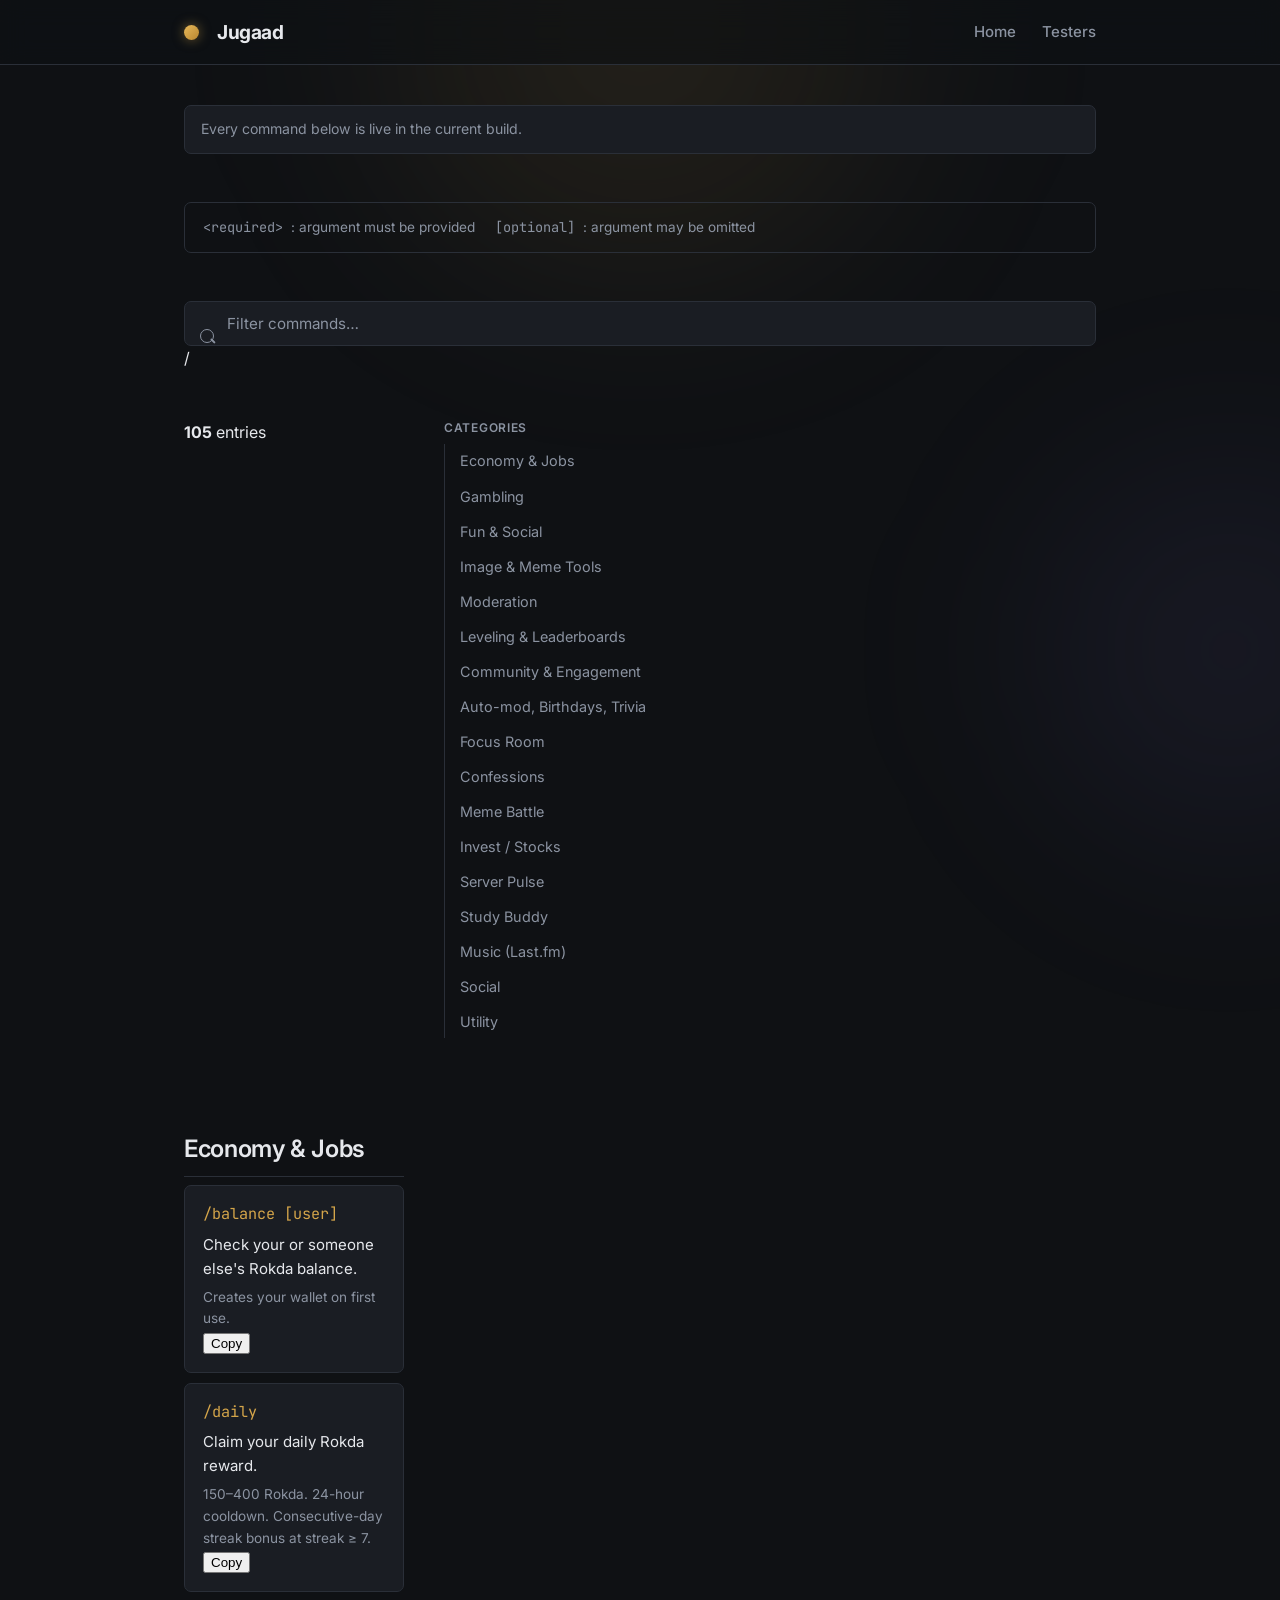
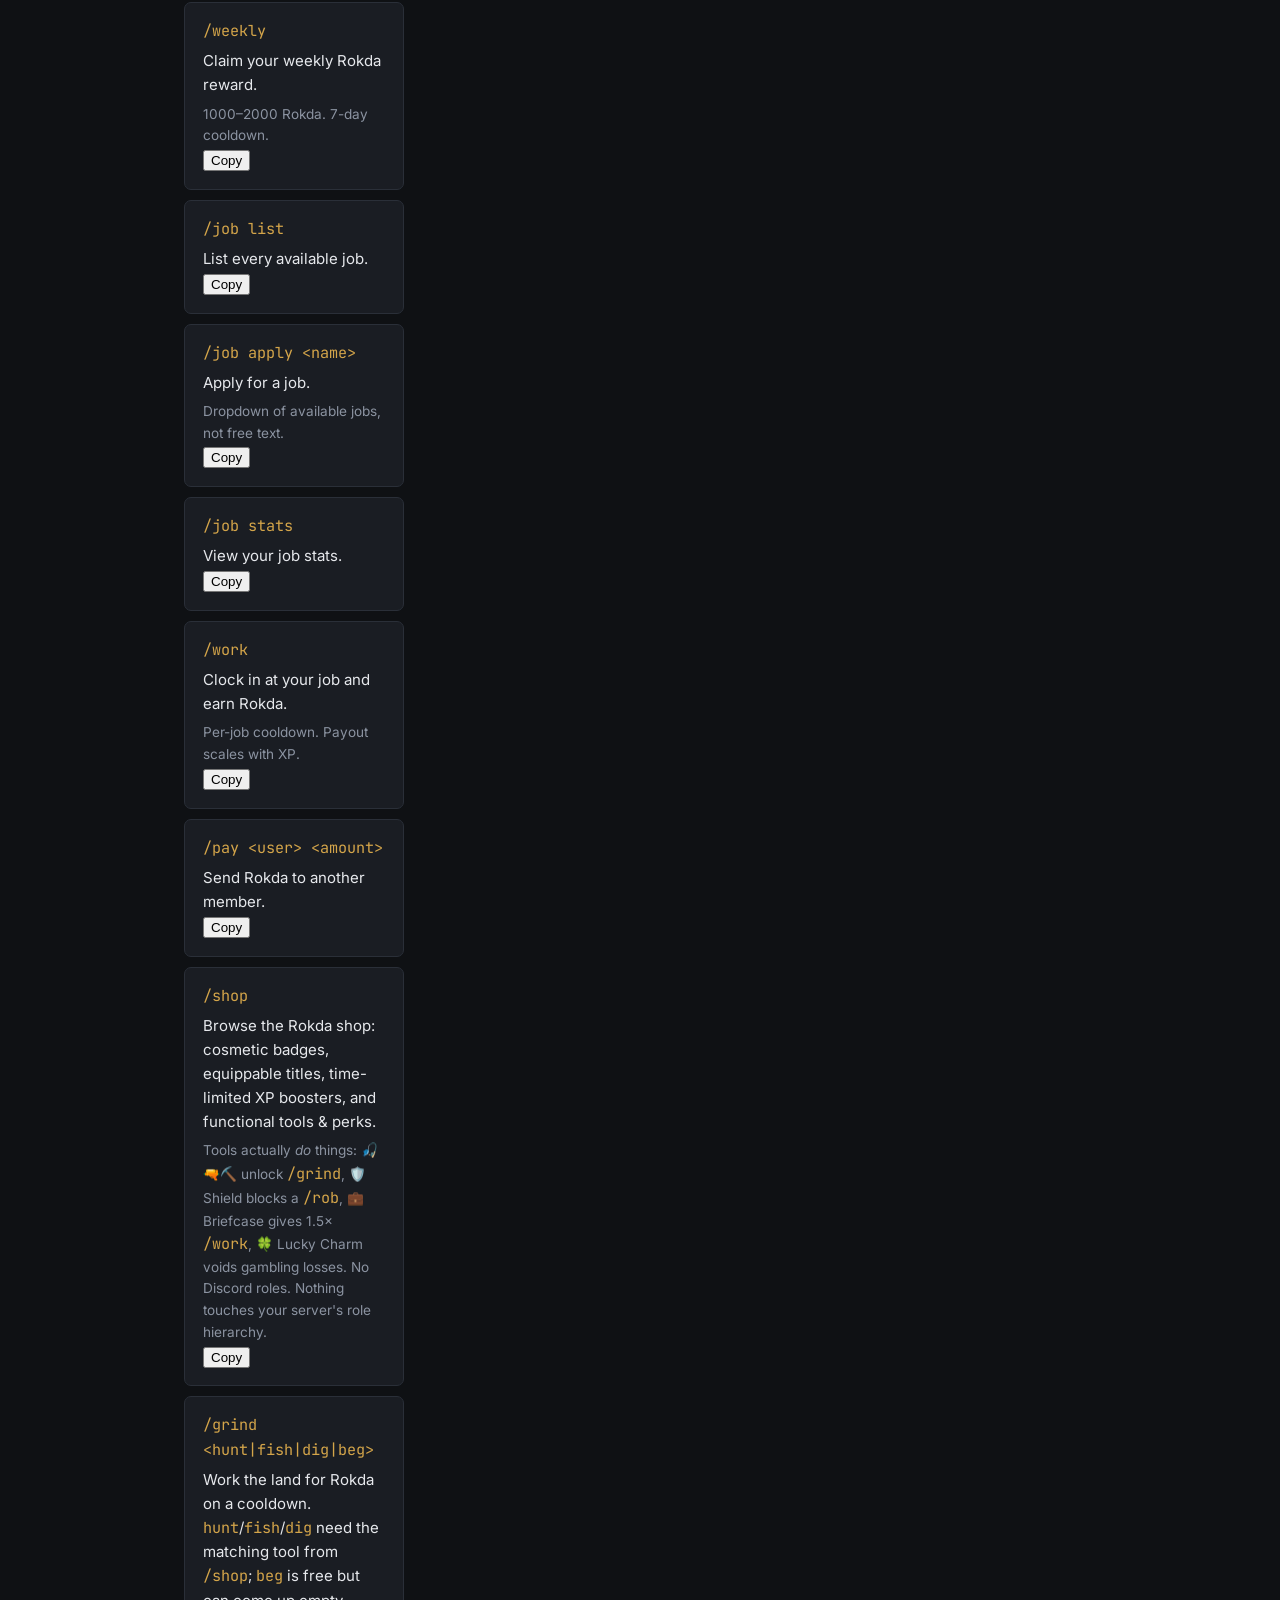
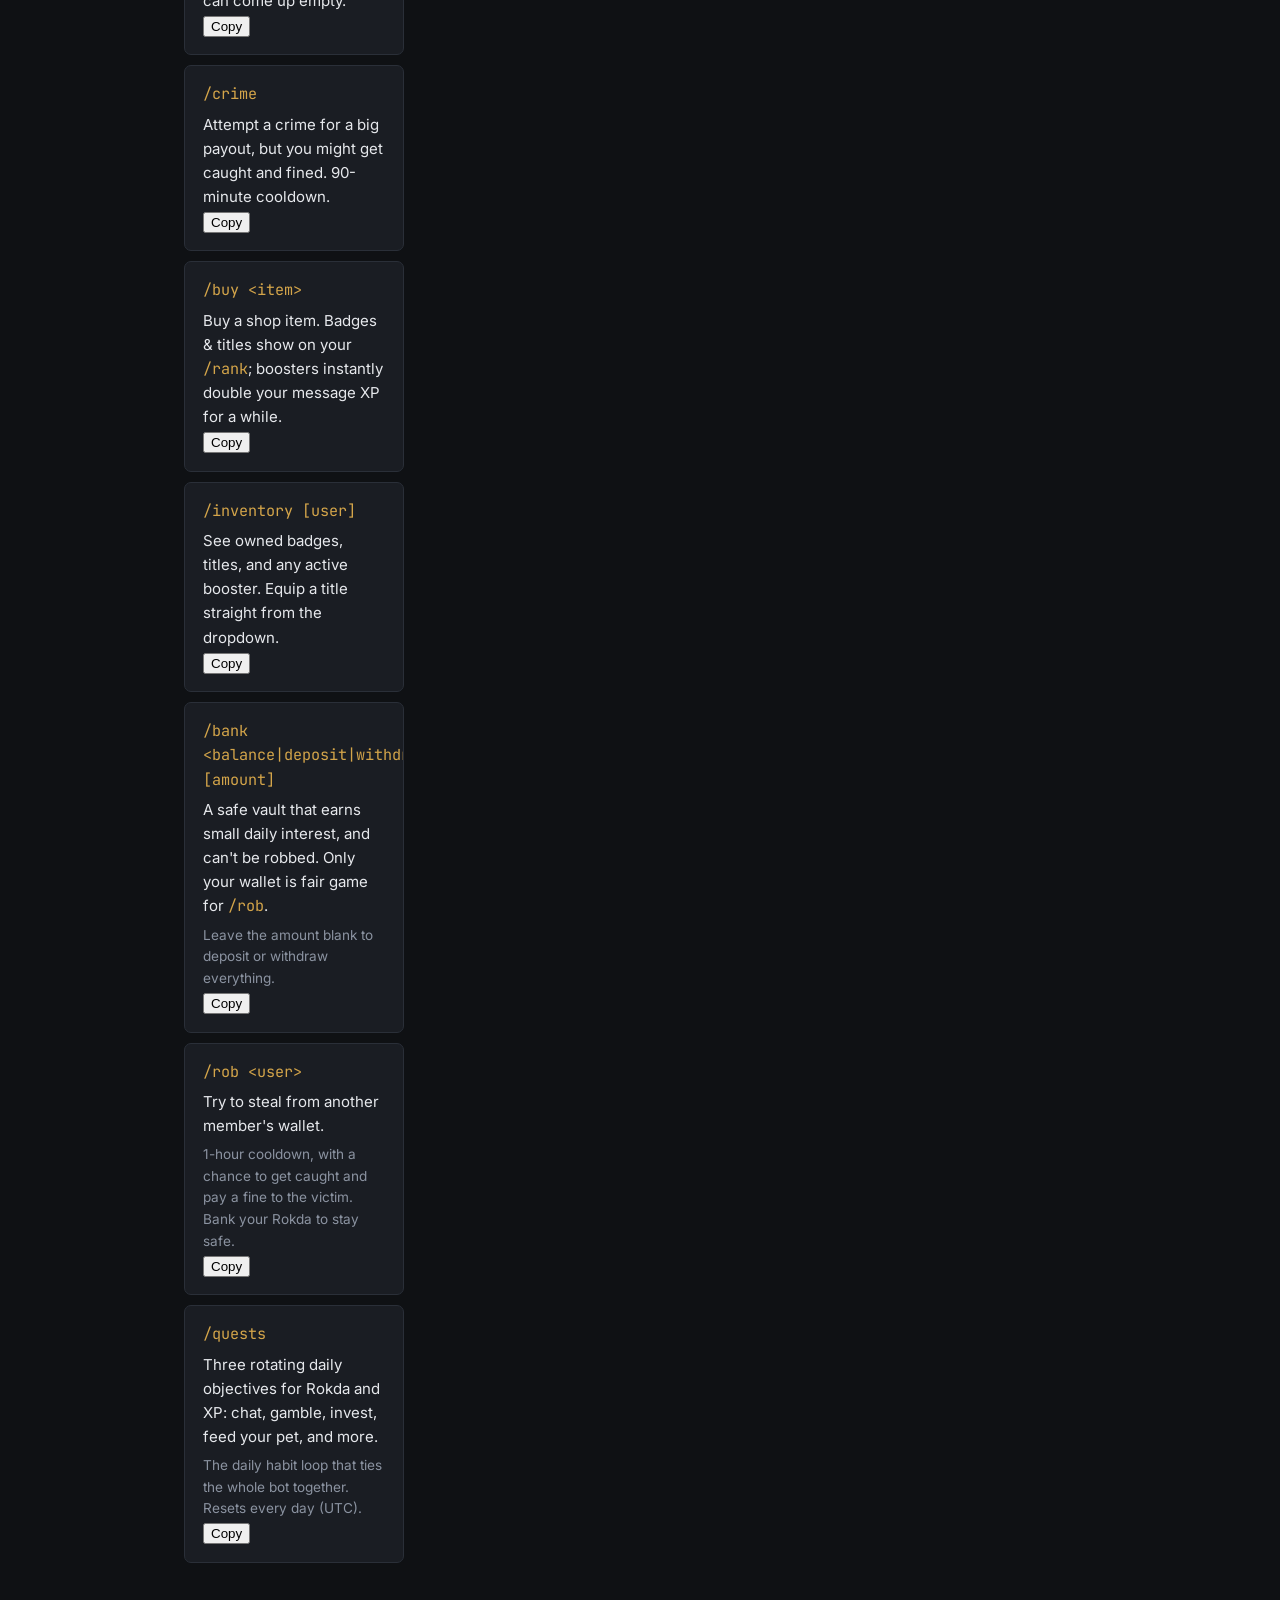
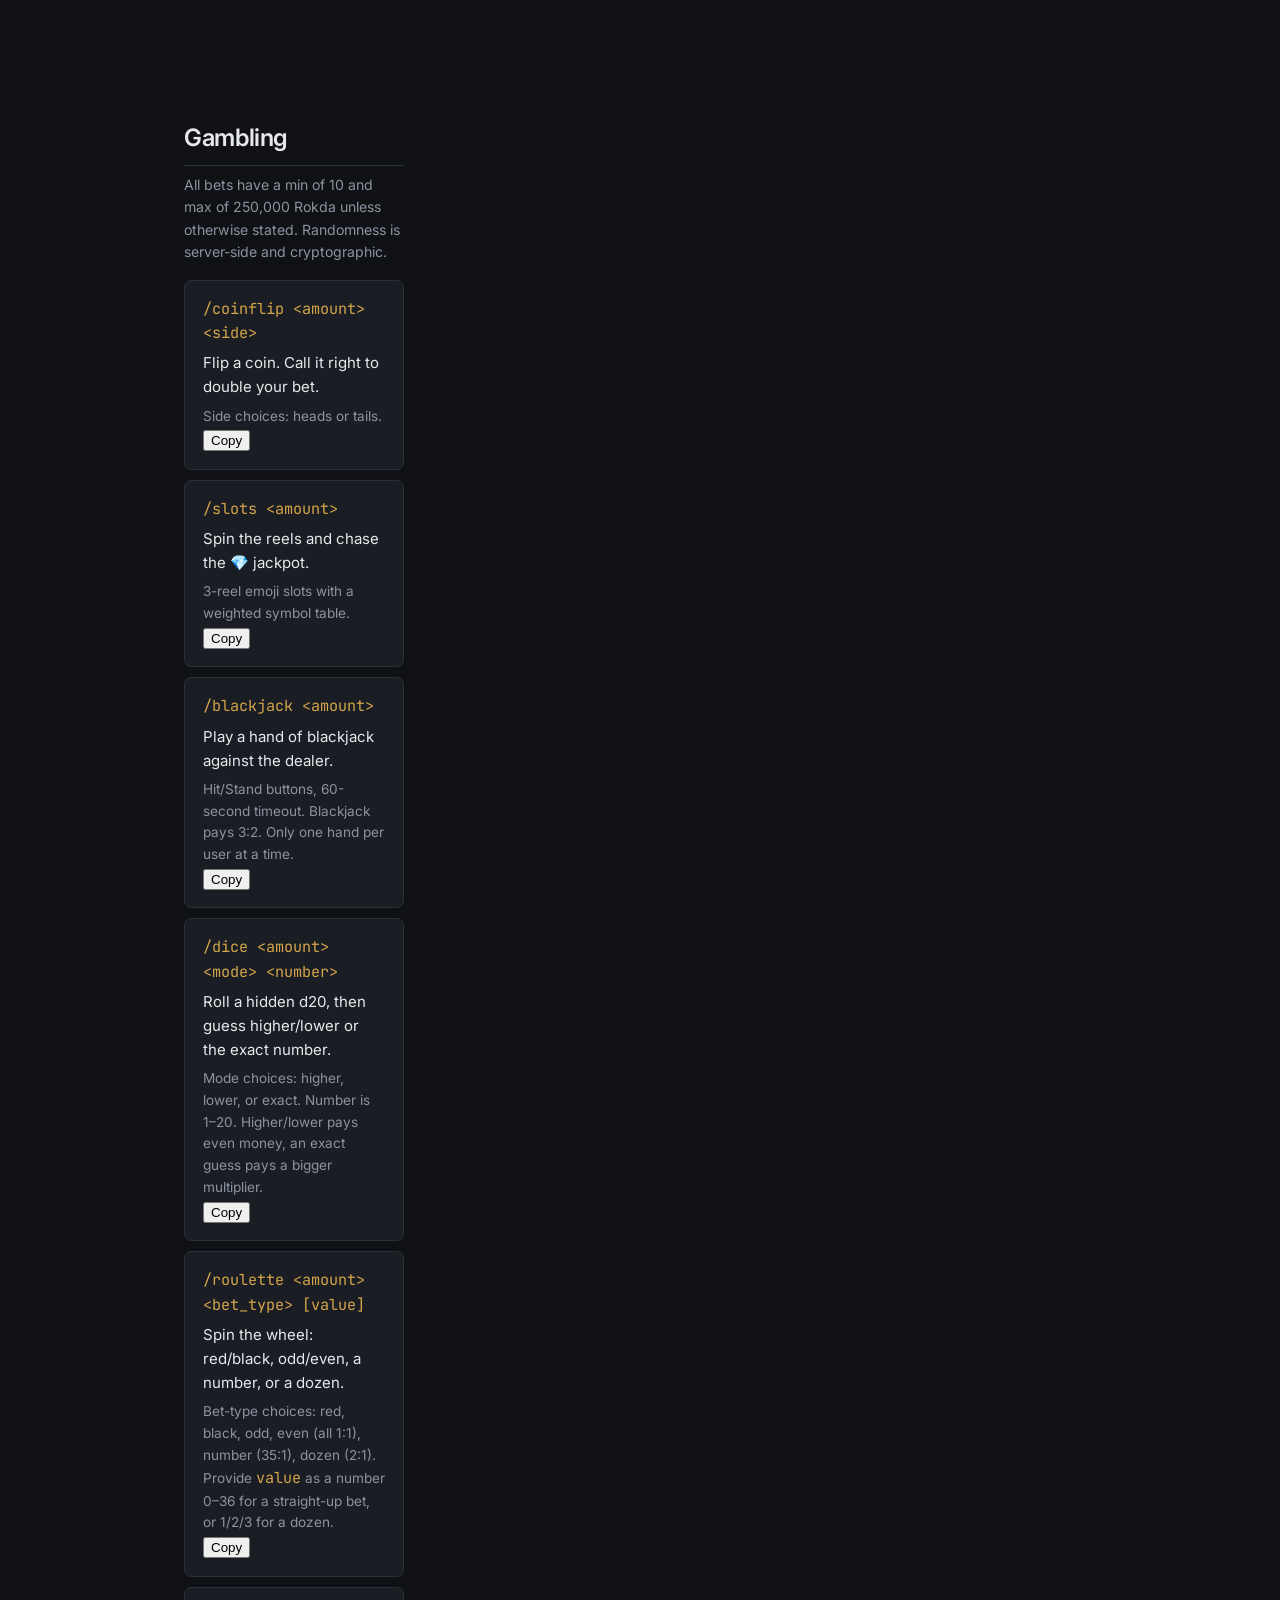
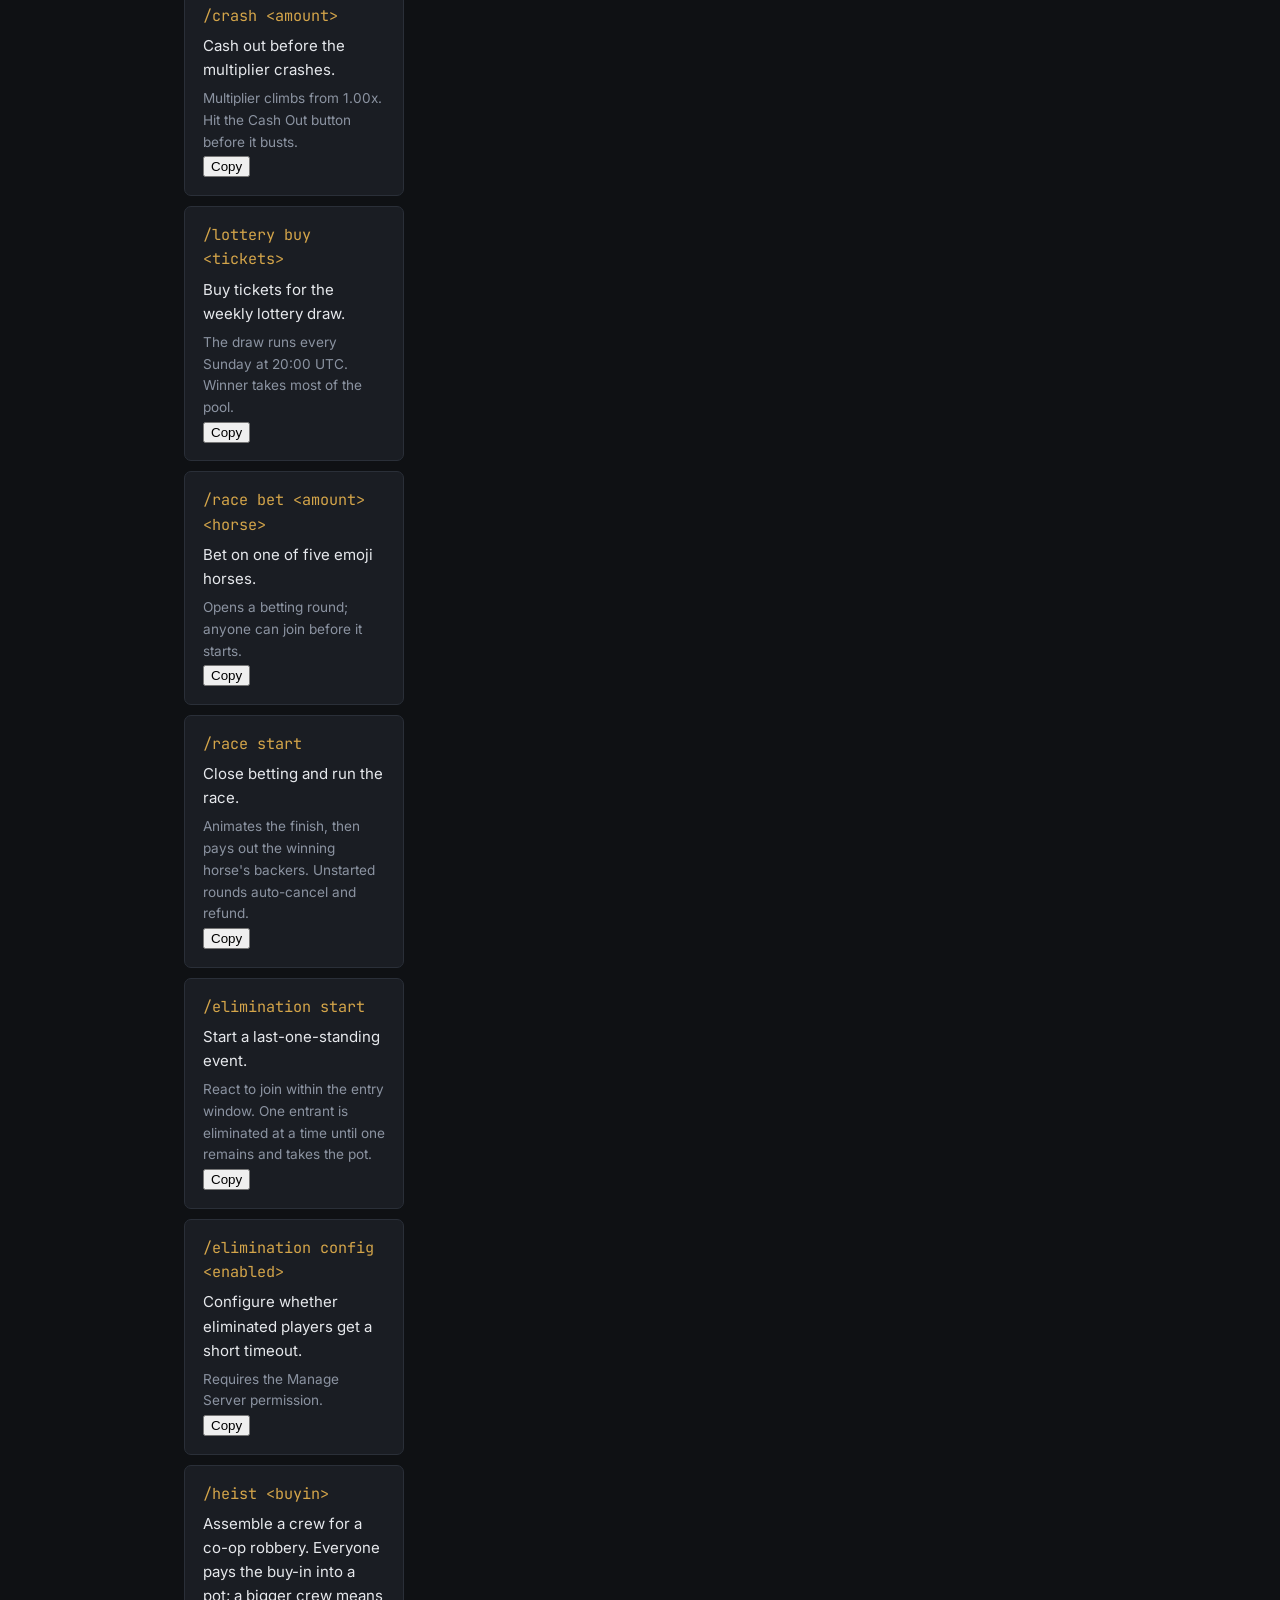
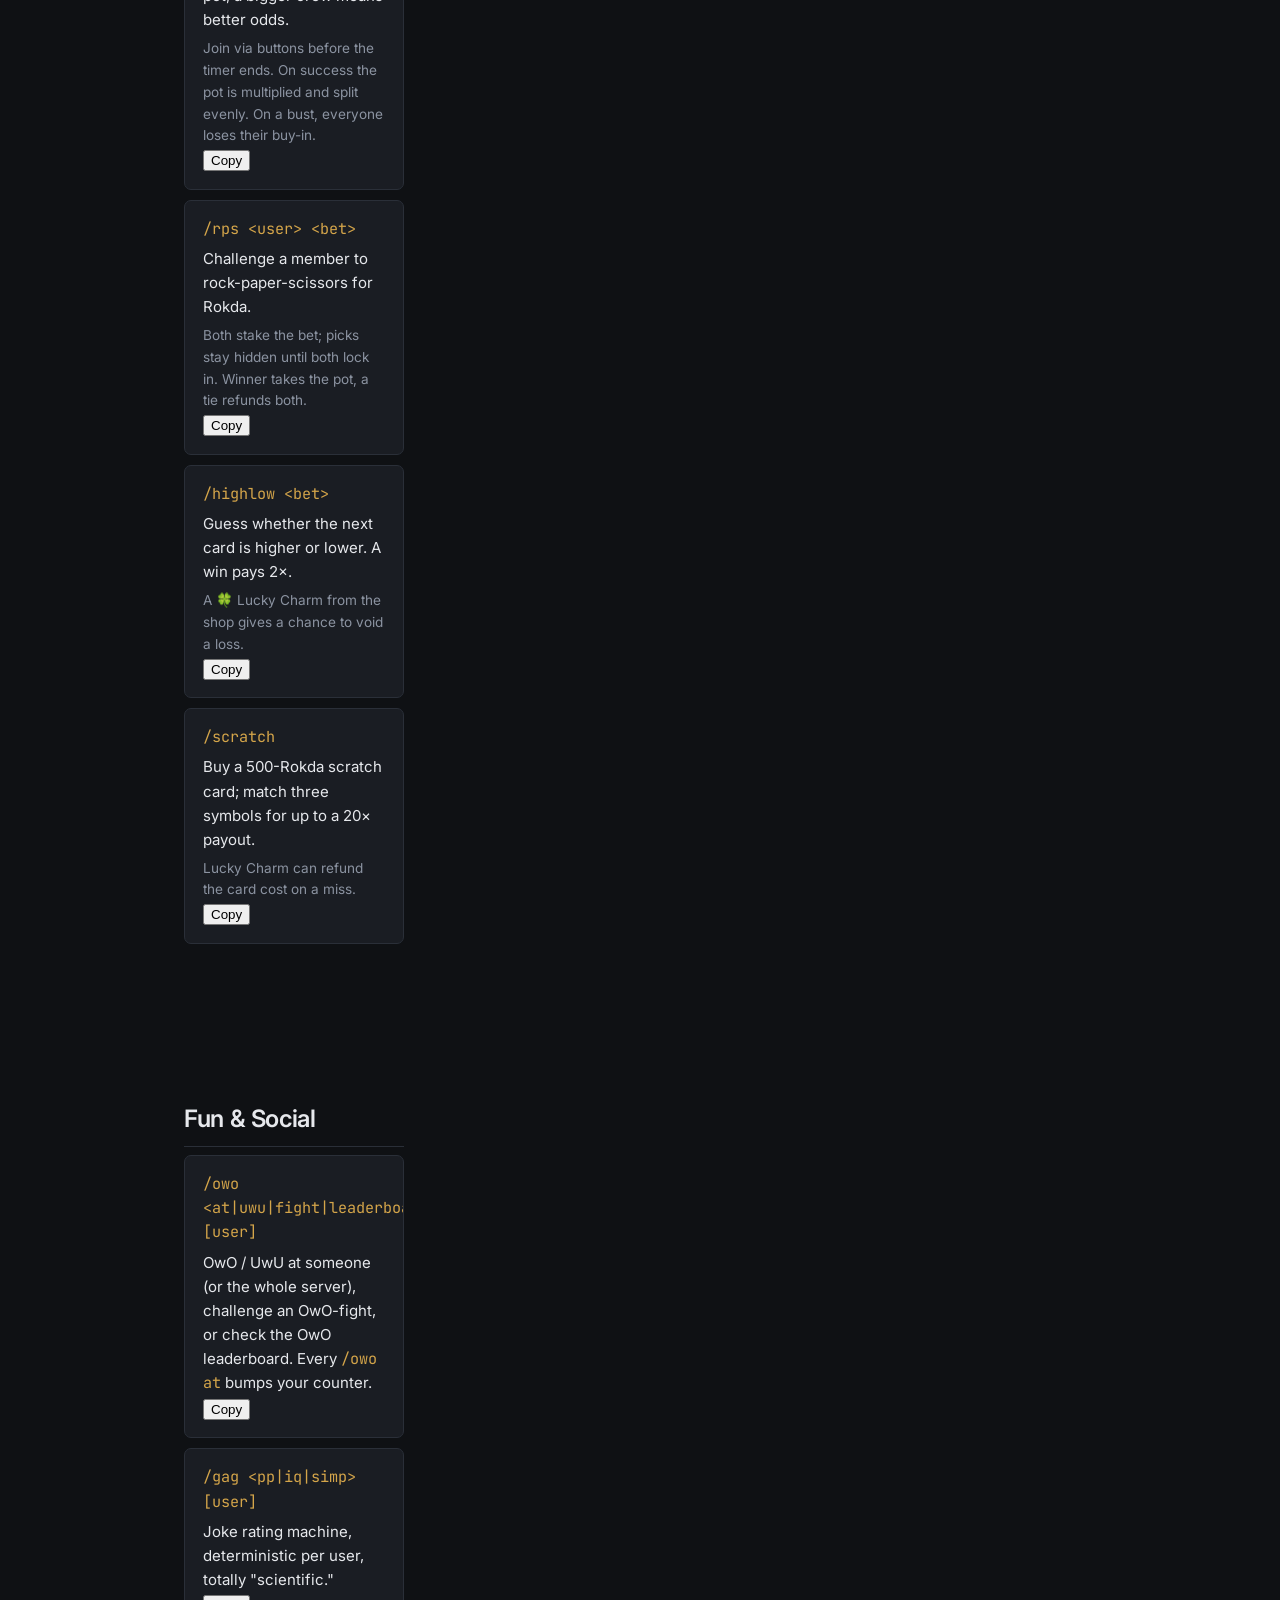
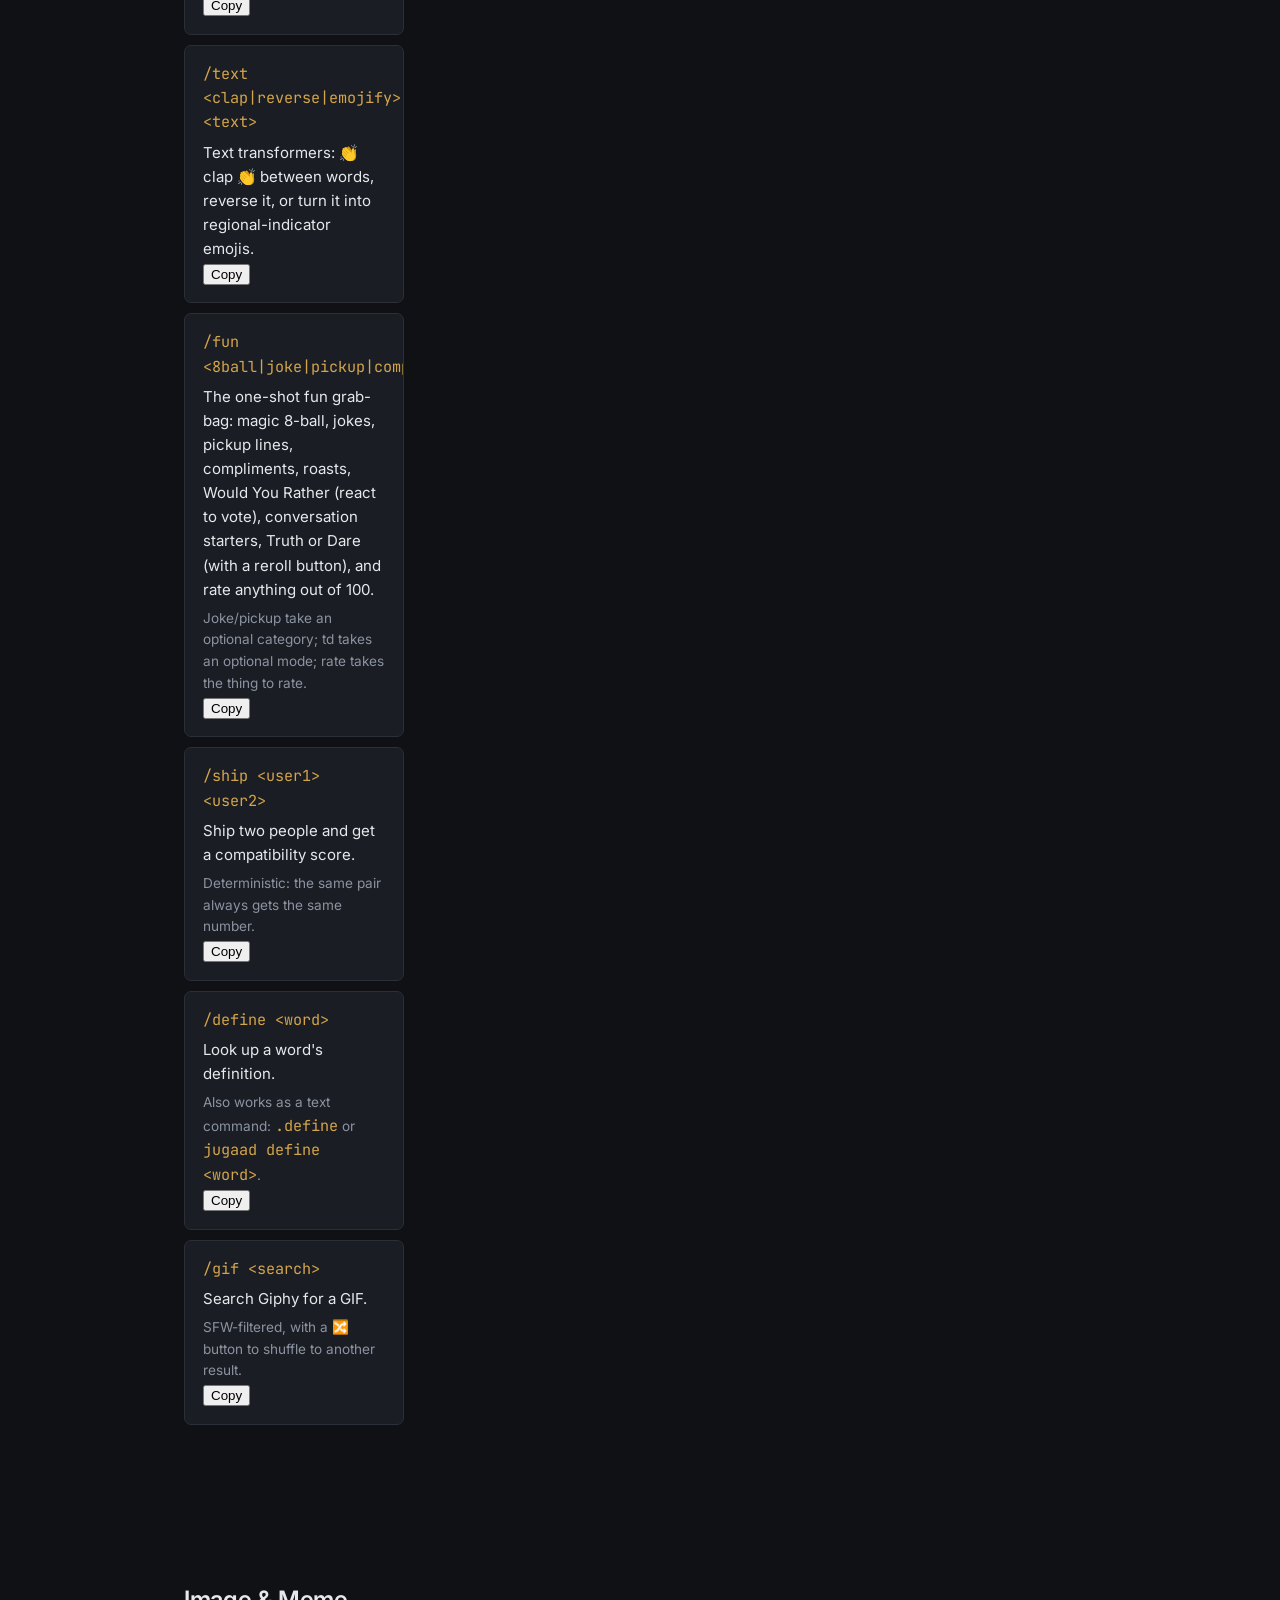
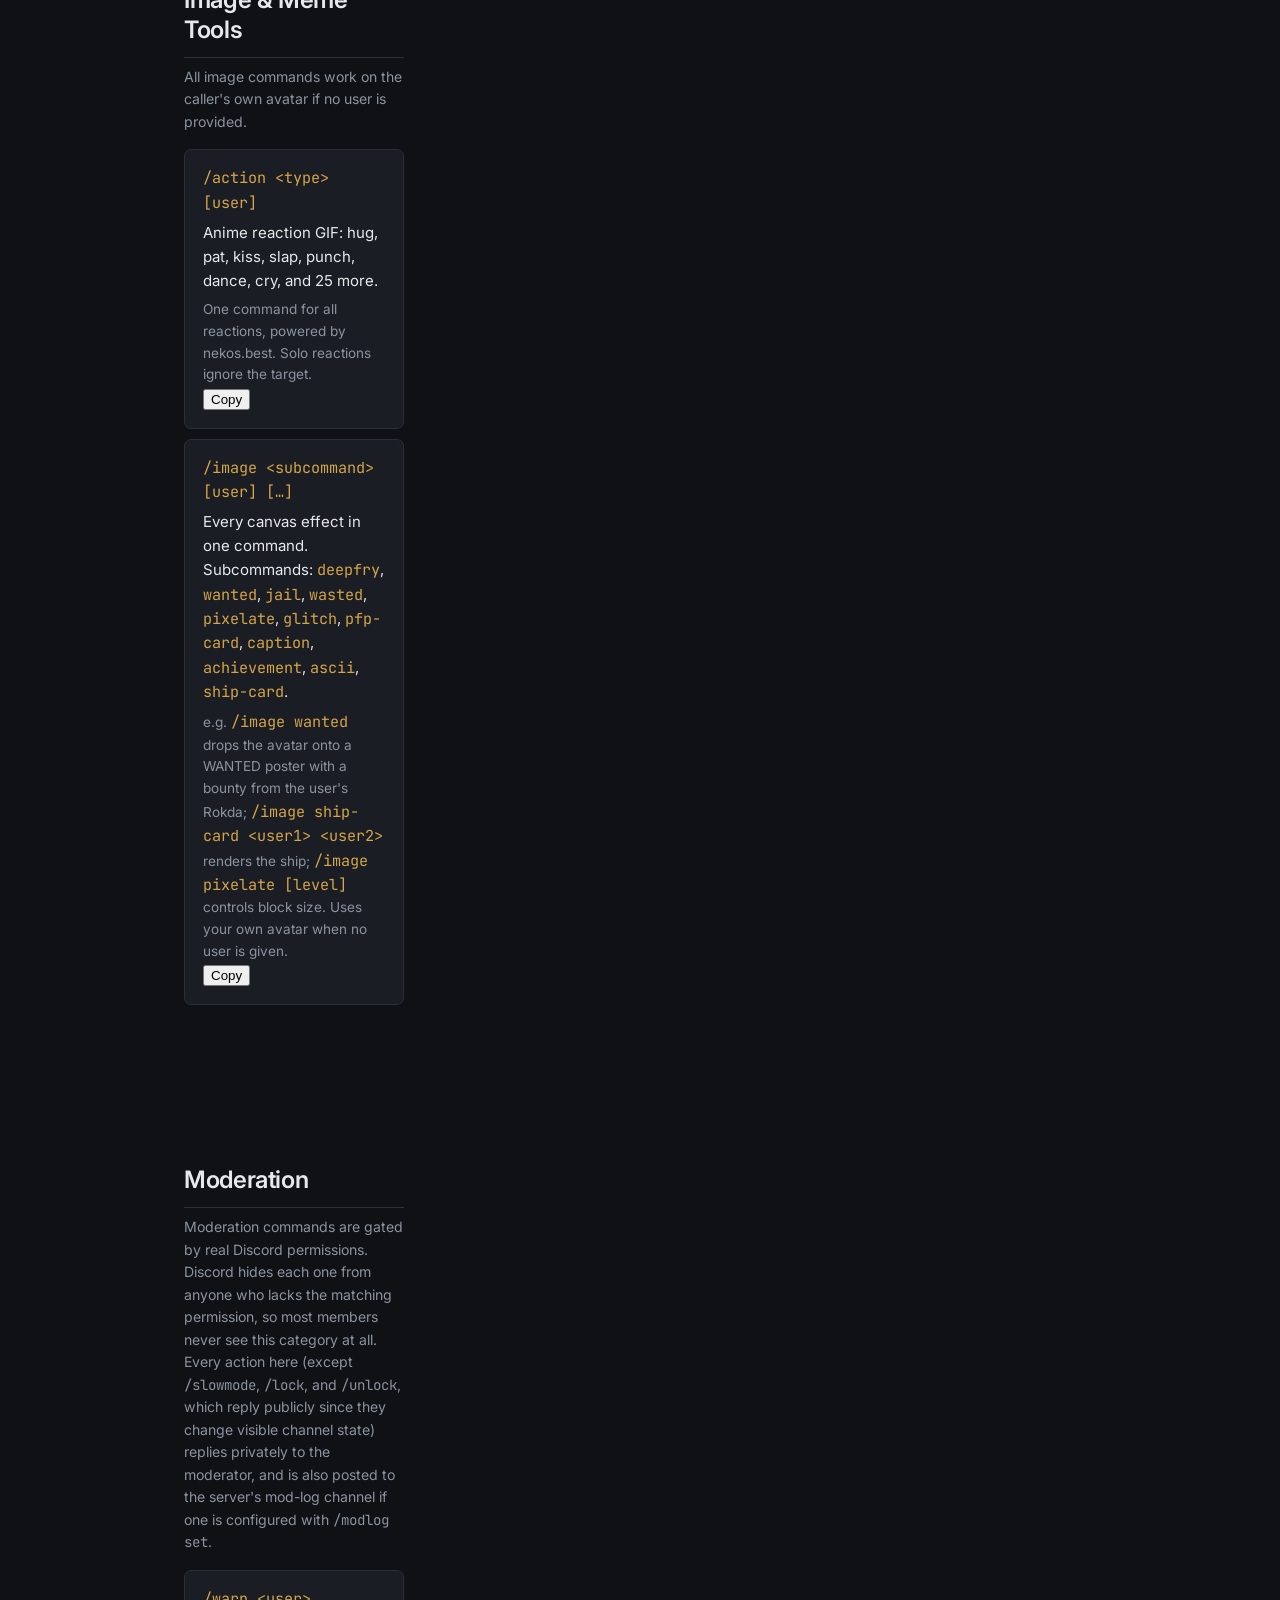
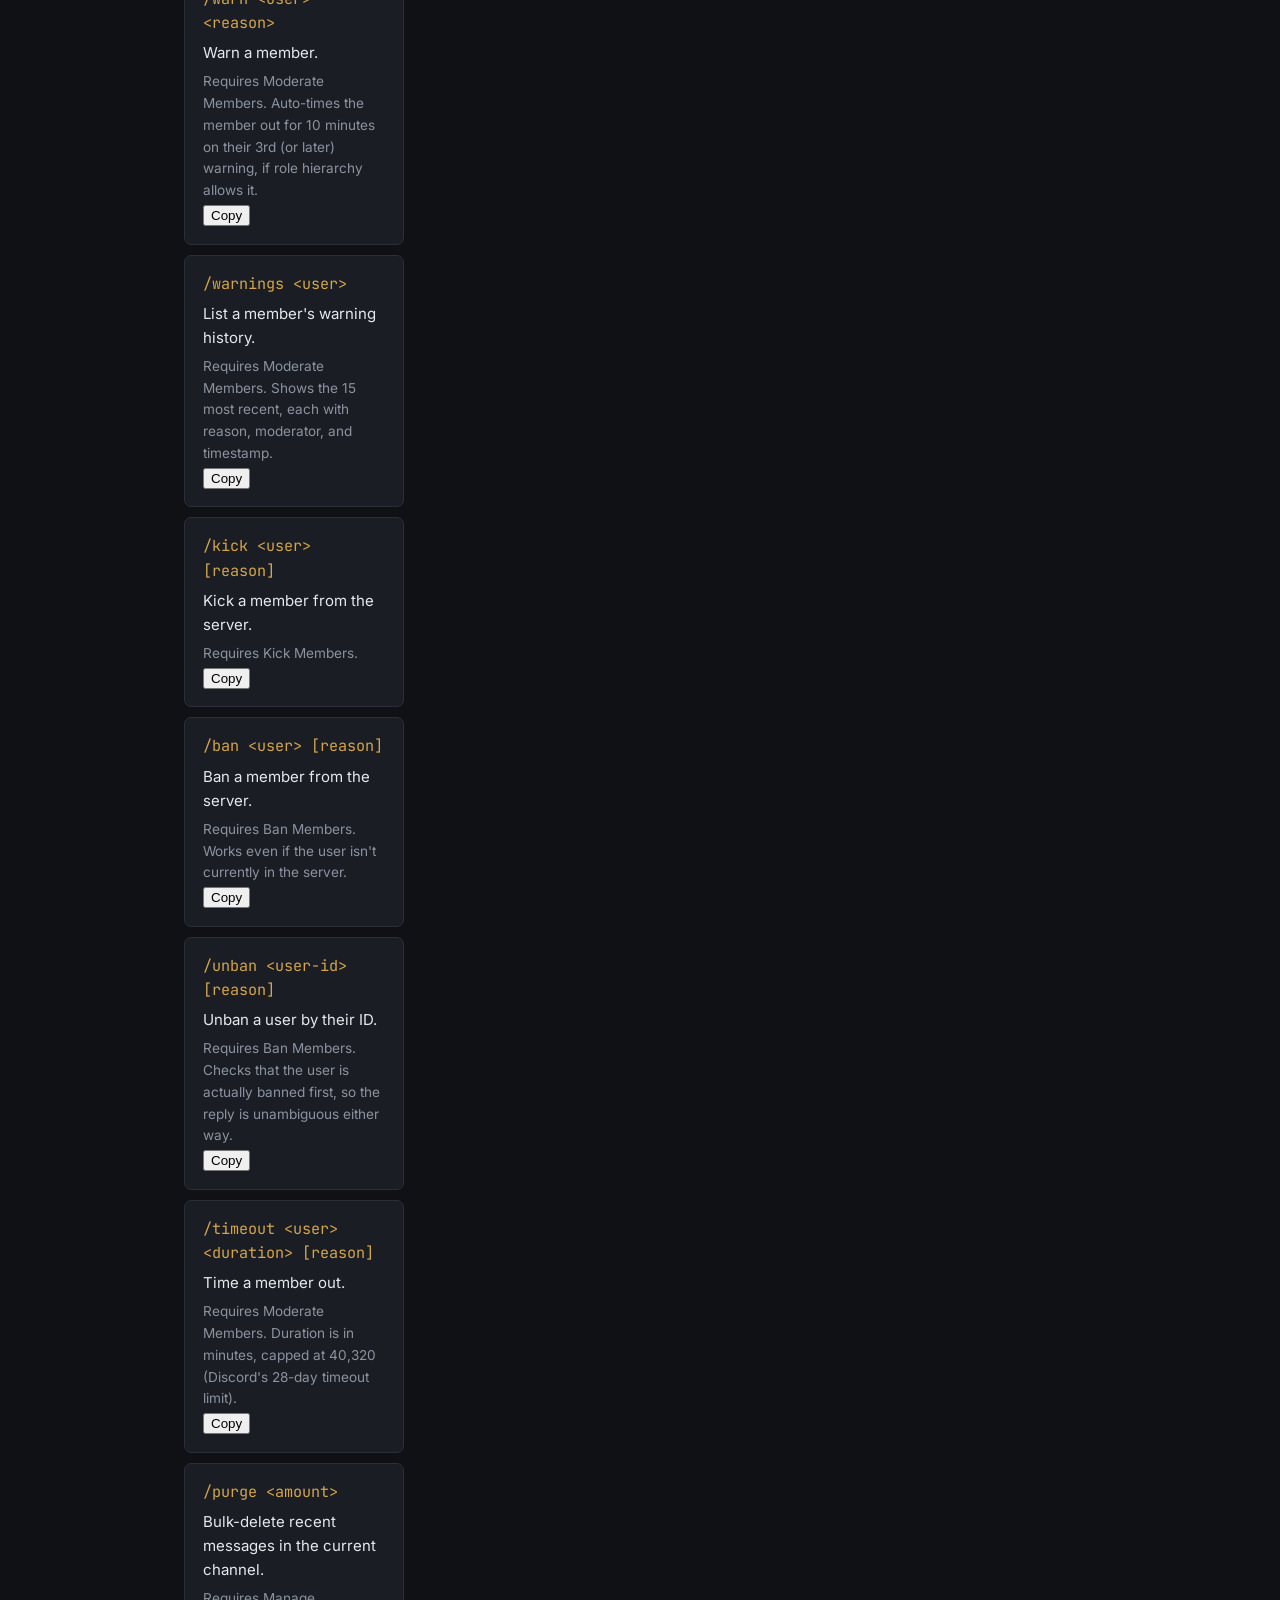
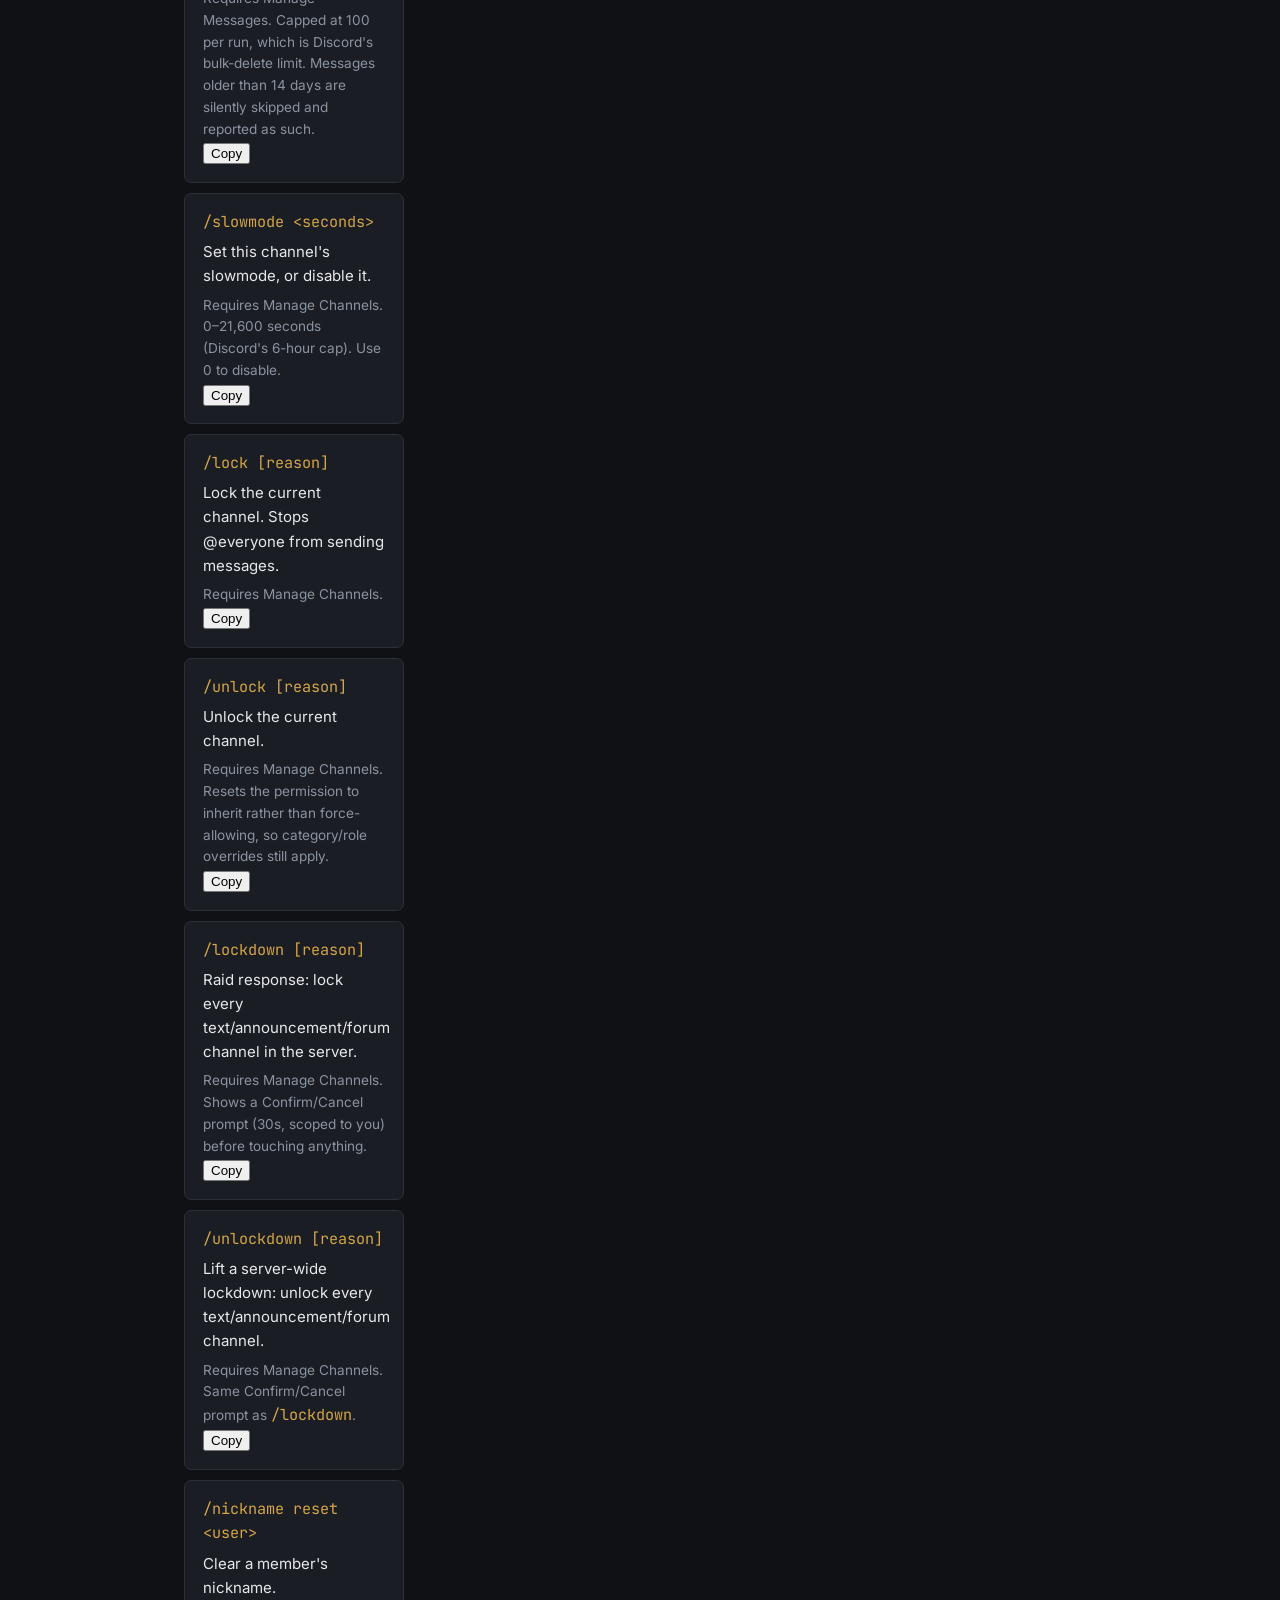
==== commit 90ab66d5: "Drop /wordle from the docs, add the live URL The bot retired /wordle, so its card is gone from comma" ====
--- a/commands.html
+++ b/commands.html
@@ -3,12 +3,12 @@
 <head>
   <meta charset="UTF-8" />
   <meta name="viewport" content="width=device-width, initial-scale=1.0" />
-  <title>Commands — Jugaad</title>
+  <title>Commands · Jugaad</title>
   <meta name="description" content="Full command reference for Jugaad, a Discord bot for economy, gambling, and community." />
 
   <link rel="preconnect" href="https://fonts.googleapis.com" />
   <link rel="preconnect" href="https://fonts.gstatic.com" crossorigin />
-  <link href="https://fonts.googleapis.com/css2?family=Space+Grotesk:wght@600;700&family=Inter:wght@400;500;600&family=JetBrains+Mono:wght@400;500&display=swap" rel="stylesheet" />
+  <link href="https://fonts.googleapis.com/css2?family=Anton&family=Archivo:wght@600;700&family=Inter:wght@400;500;600;700&family=JetBrains+Mono:wght@400;500&display=swap" rel="stylesheet" />
 
   <link rel="icon" type="image/png" href="https://cdn.discordapp.com/avatars/1526129273075929159/9fe22ef2569ecffbc7eb3f4ace33cc23.png?size=64" />
   <link rel="stylesheet" href="styles.css" />
@@ -30,8 +30,8 @@
     <p class="build-note">Every command below is live in the current build.</p>
 
     <div class="legend">
-      <div class="legend-item"><code class="mono">&lt;required&gt;</code> — argument must be provided</div>
-      <div class="legend-item"><code class="mono">[optional]</code> — argument may be omitted</div>
+      <div class="legend-item"><code class="mono">&lt;required&gt;</code>: argument must be provided</div>
+      <div class="legend-item"><code class="mono">[optional]</code>: argument may be omitted</div>
     </div>
 
     <div class="filter-bar">
@@ -60,7 +60,6 @@
         <li><a href="#music">Music (Last.fm)</a></li>
         <li><a href="#social">Social</a></li>
         <li><a href="#utility">Utility</a></li>
-        <li><a href="#roadmap">🚧 Roadmap</a></li>
       </ul>
     </aside>
 
@@ -109,6 +108,42 @@
             <header><code>/pay &lt;user&gt; &lt;amount&gt;</code></header>
             <p class="desc">Send Rokda to another member.</p>
           </article>
+          <article class="command-card" data-name="shop">
+            <header><code>/shop</code></header>
+            <p class="desc">Browse the Rokda shop: cosmetic badges, equippable titles, time-limited XP boosters, and functional tools &amp; perks.</p>
+            <p class="note">Tools actually <em>do</em> things: 🎣🔫⛏️ unlock <code>/grind</code>, 🛡️ Shield blocks a <code>/rob</code>, 💼 Briefcase gives 1.5× <code>/work</code>, 🍀 Lucky Charm voids gambling losses. No Discord roles. Nothing touches your server's role hierarchy.</p>
+          </article>
+          <article class="command-card" data-name="grind">
+            <header><code>/grind &lt;hunt|fish|dig|beg&gt;</code></header>
+            <p class="desc">Work the land for Rokda on a cooldown. <code>hunt</code>/<code>fish</code>/<code>dig</code> need the matching tool from <code>/shop</code>; <code>beg</code> is free but can come up empty.</p>
+          </article>
+          <article class="command-card" data-name="crime">
+            <header><code>/crime</code></header>
+            <p class="desc">Attempt a crime for a big payout, but you might get caught and fined. 90-minute cooldown.</p>
+          </article>
+          <article class="command-card" data-name="buy">
+            <header><code>/buy &lt;item&gt;</code></header>
+            <p class="desc">Buy a shop item. Badges &amp; titles show on your <code>/rank</code>; boosters instantly double your message XP for a while.</p>
+          </article>
+          <article class="command-card" data-name="inventory">
+            <header><code>/inventory [user]</code></header>
+            <p class="desc">See owned badges, titles, and any active booster. Equip a title straight from the dropdown.</p>
+          </article>
+          <article class="command-card" data-name="bank">
+            <header><code>/bank &lt;balance|deposit|withdraw&gt; [amount]</code></header>
+            <p class="desc">A safe vault that earns small daily interest, and can't be robbed. Only your wallet is fair game for <code>/rob</code>.</p>
+            <p class="note">Leave the amount blank to deposit or withdraw everything.</p>
+          </article>
+          <article class="command-card" data-name="rob">
+            <header><code>/rob &lt;user&gt;</code></header>
+            <p class="desc">Try to steal from another member's wallet.</p>
+            <p class="note">1-hour cooldown, with a chance to get caught and pay a fine to the victim. Bank your Rokda to stay safe.</p>
+          </article>
+          <article class="command-card" data-name="quests">
+            <header><code>/quests</code></header>
+            <p class="desc">Three rotating daily objectives for Rokda and XP: chat, gamble, invest, feed your pet, and more.</p>
+            <p class="note">The daily habit loop that ties the whole bot together. Resets every day (UTC).</p>
+          </article>
         </div>
       </section>
 
@@ -119,7 +154,7 @@
         <div class="command-list">
           <article class="command-card" data-name="coinflip">
             <header><code>/coinflip &lt;amount&gt; &lt;side&gt;</code></header>
-            <p class="desc">Flip a coin — call it right to double your bet.</p>
+            <p class="desc">Flip a coin. Call it right to double your bet.</p>
             <p class="note">Side choices: heads or tails.</p>
           </article>
           <article class="command-card" data-name="slots">
@@ -134,12 +169,12 @@
           </article>
           <article class="command-card" data-name="dice">
             <header><code>/dice &lt;amount&gt; &lt;mode&gt; &lt;number&gt;</code></header>
-            <p class="desc">Roll a hidden d20 — guess higher/lower or the exact number.</p>
+            <p class="desc">Roll a hidden d20, then guess higher/lower or the exact number.</p>
             <p class="note">Mode choices: higher, lower, or exact. Number is 1–20. Higher/lower pays even money, an exact guess pays a bigger multiplier.</p>
           </article>
           <article class="command-card" data-name="roulette">
             <header><code>/roulette &lt;amount&gt; &lt;bet_type&gt; [value]</code></header>
-            <p class="desc">Spin the wheel — red/black, odd/even, a number, or a dozen.</p>
+            <p class="desc">Spin the wheel: red/black, odd/even, a number, or a dozen.</p>
             <p class="note">Bet-type choices: red, black, odd, even (all 1:1), number (35:1), dozen (2:1). Provide <code>value</code> as a number 0–36 for a straight-up bet, or 1/2/3 for a dozen.</p>
           </article>
           <article class="command-card" data-name="crash">
@@ -172,6 +207,26 @@
             <p class="desc">Configure whether eliminated players get a short timeout.</p>
             <p class="note">Requires the Manage Server permission.</p>
           </article>
+          <article class="command-card" data-name="heist">
+            <header><code>/heist &lt;buyin&gt;</code></header>
+            <p class="desc">Assemble a crew for a co-op robbery. Everyone pays the buy-in into a pot; a bigger crew means better odds.</p>
+            <p class="note">Join via buttons before the timer ends. On success the pot is multiplied and split evenly. On a bust, everyone loses their buy-in.</p>
+          </article>
+          <article class="command-card" data-name="rps">
+            <header><code>/rps &lt;user&gt; &lt;bet&gt;</code></header>
+            <p class="desc">Challenge a member to rock-paper-scissors for Rokda.</p>
+            <p class="note">Both stake the bet; picks stay hidden until both lock in. Winner takes the pot, a tie refunds both.</p>
+          </article>
+          <article class="command-card" data-name="highlow">
+            <header><code>/highlow &lt;bet&gt;</code></header>
+            <p class="desc">Guess whether the next card is higher or lower. A win pays 2×.</p>
+            <p class="note">A 🍀 Lucky Charm from the shop gives a chance to void a loss.</p>
+          </article>
+          <article class="command-card" data-name="scratch">
+            <header><code>/scratch</code></header>
+            <p class="desc">Buy a 500-Rokda scratch card; match three symbols for up to a 20× payout.</p>
+            <p class="note">Lucky Charm can refund the card cost on a miss.</p>
+          </article>
         </div>
       </section>
 
@@ -179,54 +234,27 @@
       <section class="command-category" id="fun-social">
         <h2>Fun &amp; Social</h2>
         <div class="command-list">
-          <article class="command-card" data-name="td">
-            <header><code>/td [mode]</code></header>
-            <p class="desc">Truth or Dare — random pick, or force a mode.</p>
-            <p class="note">Mode choices: truth or dare. Reroll button, capped at 3 rerolls per message.</p>
-          </article>
-          <article class="command-card" data-name="activechat">
-            <header><code>/activechat</code></header>
-            <p class="desc">Post a random conversation starter to revive a dead channel.</p>
-            <p class="note">~25% chance pulls a light truth instead, for variety.</p>
-          </article>
-          <article class="command-card" data-name="pickup">
-            <header><code>/pickup [category]</code></header>
-            <p class="desc">Get a random pickup line.</p>
-            <p class="note">Optional category, or leave blank for a random style.</p>
-          </article>
-          <article class="command-card" data-name="joke">
-            <header><code>/joke [category]</code></header>
-            <p class="desc">Get a random joke.</p>
-            <p class="note">Optional category, or leave blank for a random style.</p>
-          </article>
-          <article class="command-card" data-name="8ball">
-            <header><code>/8ball &lt;question&gt;</code></header>
-            <p class="desc">Ask the magic 8-ball a question.</p>
-          </article>
-          <article class="command-card" data-name="roast">
-            <header><code>/roast &lt;user&gt;</code></header>
-            <p class="desc">Roast a member.</p>
-            <p class="note">Random templated roast targeting the mentioned user.</p>
-          </article>
-          <article class="command-card" data-name="compliment">
-            <header><code>/compliment &lt;user&gt;</code></header>
-            <p class="desc">Compliment a member.</p>
-            <p class="note">Random templated compliment targeting the mentioned user.</p>
+          <article class="command-card" data-name="owo">
+            <header><code>/owo &lt;at|uwu|fight|leaderboard&gt; [user]</code></header>
+            <p class="desc">OwO / UwU at someone (or the whole server), challenge an OwO-fight, or check the OwO leaderboard. Every <code>/owo at</code> bumps your counter.</p>
+          </article>
+          <article class="command-card" data-name="gag">
+            <header><code>/gag &lt;pp|iq|simp&gt; [user]</code></header>
+            <p class="desc">Joke rating machine, deterministic per user, totally "scientific."</p>
+          </article>
+          <article class="command-card" data-name="text">
+            <header><code>/text &lt;clap|reverse|emojify&gt; &lt;text&gt;</code></header>
+            <p class="desc">Text transformers: 👏 clap 👏 between words, reverse it, or turn it into regional-indicator emojis.</p>
+          </article>
+          <article class="command-card" data-name="fun">
+            <header><code>/fun &lt;8ball|joke|pickup|compliment|roast|wyr|activechat|td|rate&gt;</code></header>
+            <p class="desc">The one-shot fun grab-bag: magic 8-ball, jokes, pickup lines, compliments, roasts, Would You Rather (react to vote), conversation starters, Truth or Dare (with a reroll button), and rate anything out of 100.</p>
+            <p class="note">Joke/pickup take an optional category; td takes an optional mode; rate takes the thing to rate.</p>
           </article>
           <article class="command-card" data-name="ship">
             <header><code>/ship &lt;user1&gt; &lt;user2&gt;</code></header>
             <p class="desc">Ship two people and get a compatibility score.</p>
-            <p class="note">Deterministic — the same pair always gets the same number.</p>
-          </article>
-          <article class="command-card" data-name="rate">
-            <header><code>/rate &lt;thing&gt;</code></header>
-            <p class="desc">Rate anything out of 100.</p>
-            <p class="note">Includes a flavor suffix.</p>
-          </article>
-          <article class="command-card" data-name="wyr">
-            <header><code>/wyr</code></header>
-            <p class="desc">Would You Rather — vote with reactions, results in 30 seconds.</p>
-            <p class="note">Auto-tallies votes and reveals the split.</p>
+            <p class="note">Deterministic: the same pair always gets the same number.</p>
           </article>
           <article class="command-card" data-name="define">
             <header><code>/define &lt;word&gt;</code></header>
@@ -248,52 +276,13 @@
         <div class="command-list">
           <article class="command-card" data-name="action">
             <header><code>/action &lt;type&gt; [user]</code></header>
-            <p class="desc">Anime reaction GIF — hug, pat, kiss, slap, punch, dance, cry, and 25 more.</p>
+            <p class="desc">Anime reaction GIF: hug, pat, kiss, slap, punch, dance, cry, and 25 more.</p>
             <p class="note">One command for all reactions, powered by nekos.best. Solo reactions ignore the target.</p>
           </article>
-          <article class="command-card" data-name="wanted">
-            <header><code>/wanted [user]</code></header>
-            <p class="desc">Composites the avatar into a WANTED poster with a bounty pulled from the user's current Rokda balance.</p>
-          </article>
-          <article class="command-card" data-name="deepfry">
-            <header><code>/deepfry [user]</code></header>
-            <p class="desc">Classic deep-fried meme effect on the avatar.</p>
-          </article>
-          <article class="command-card" data-name="jail">
-            <header><code>/jail [user]</code></header>
-            <p class="desc">Jail-bars overlay on the avatar.</p>
-          </article>
-          <article class="command-card" data-name="wasted">
-            <header><code>/wasted [user]</code></header>
-            <p class="desc">GTA-style desaturated WASTED screen.</p>
-          </article>
-          <article class="command-card" data-name="pixelate">
-            <header><code>/pixelate [user] [level]</code></header>
-            <p class="desc">Mosaic effect. Level controls block size.</p>
-          </article>
-          <article class="command-card" data-name="glitch">
-            <header><code>/glitch [user]</code></header>
-            <p class="desc">RGB channel shift / chromatic aberration.</p>
-          </article>
-          <article class="command-card" data-name="pfp-card">
-            <header><code>/pfp-card [user] [color]</code></header>
-            <p class="desc">Circle-cropped avatar with a colored ring border.</p>
-          </article>
-          <article class="command-card" data-name="caption">
-            <header><code>/caption [user] [top] [bottom]</code></header>
-            <p class="desc">Classic impact-font meme caption on an avatar or uploaded image.</p>
-          </article>
-          <article class="command-card" data-name="achievement">
-            <header><code>/achievement &lt;text&gt;</code></header>
-            <p class="desc">Achievement Unlocked toast card with fill-in text.</p>
-          </article>
-          <article class="command-card" data-name="ascii">
-            <header><code>/ascii [user]</code></header>
-            <p class="desc">Convert avatar to ASCII art.</p>
-          </article>
-          <article class="command-card" data-name="ship-card">
-            <header><code>/ship-card &lt;user1&gt; &lt;user2&gt;</code></header>
-            <p class="desc">Visual version of <code>/ship</code> — two avatars, a heart, and the compatibility percentage.</p>
+          <article class="command-card" data-name="image">
+            <header><code>/image &lt;subcommand&gt; [user] […]</code></header>
+            <p class="desc">Every canvas effect in one command. Subcommands: <code>deepfry</code>, <code>wanted</code>, <code>jail</code>, <code>wasted</code>, <code>pixelate</code>, <code>glitch</code>, <code>pfp-card</code>, <code>caption</code>, <code>achievement</code>, <code>ascii</code>, <code>ship-card</code>.</p>
+            <p class="note">e.g. <code>/image wanted</code> drops the avatar onto a WANTED poster with a bounty from the user's Rokda; <code>/image ship-card &lt;user1&gt; &lt;user2&gt;</code> renders the ship; <code>/image pixelate [level]</code> controls block size. Uses your own avatar when no user is given.</p>
           </article>
         </div>
       </section>
@@ -301,7 +290,7 @@
       <!-- Moderation -->
       <section class="command-category" id="moderation">
         <h2>Moderation</h2>
-        <p class="category-note">Moderation commands are gated by real Discord permissions — Discord hides each one from anyone who lacks the matching permission, so most members never see this category at all. Every action here (except <code>/slowmode</code>, <code>/lock</code>, and <code>/unlock</code>, which reply publicly since they change visible channel state) replies privately to the moderator, and is also posted to the server's mod-log channel if one is configured with <code>/modlog set</code>.</p>
+        <p class="category-note">Moderation commands are gated by real Discord permissions. Discord hides each one from anyone who lacks the matching permission, so most members never see this category at all. Every action here (except <code>/slowmode</code>, <code>/lock</code>, and <code>/unlock</code>, which reply publicly since they change visible channel state) replies privately to the moderator, and is also posted to the server's mod-log channel if one is configured with <code>/modlog set</code>.</p>
         <div class="command-list">
           <article class="command-card" data-name="warn">
             <header><code>/warn &lt;user&gt; &lt;reason&gt;</code></header>
@@ -336,7 +325,7 @@
           <article class="command-card" data-name="purge">
             <header><code>/purge &lt;amount&gt;</code></header>
             <p class="desc">Bulk-delete recent messages in the current channel.</p>
-            <p class="note">Requires Manage Messages. Capped at 100 per run — Discord's bulk-delete limit. Messages older than 14 days are silently skipped and reported as such.</p>
+            <p class="note">Requires Manage Messages. Capped at 100 per run, which is Discord's bulk-delete limit. Messages older than 14 days are silently skipped and reported as such.</p>
           </article>
           <article class="command-card" data-name="slowmode">
             <header><code>/slowmode &lt;seconds&gt;</code></header>
@@ -345,7 +334,7 @@
           </article>
           <article class="command-card" data-name="lock">
             <header><code>/lock [reason]</code></header>
-            <p class="desc">Lock the current channel — stops @everyone from sending messages.</p>
+            <p class="desc">Lock the current channel. Stops @everyone from sending messages.</p>
             <p class="note">Requires Manage Channels.</p>
           </article>
           <article class="command-card" data-name="unlock">
@@ -355,12 +344,12 @@
           </article>
           <article class="command-card" data-name="lockdown">
             <header><code>/lockdown [reason]</code></header>
-            <p class="desc">Raid response — lock every text/announcement/forum channel in the server.</p>
+            <p class="desc">Raid response: lock every text/announcement/forum channel in the server.</p>
             <p class="note">Requires Manage Channels. Shows a Confirm/Cancel prompt (30s, scoped to you) before touching anything.</p>
           </article>
           <article class="command-card" data-name="unlockdown">
             <header><code>/unlockdown [reason]</code></header>
-            <p class="desc">Lift a server-wide lockdown — unlock every text/announcement/forum channel.</p>
+            <p class="desc">Lift a server-wide lockdown: unlock every text/announcement/forum channel.</p>
             <p class="note">Requires Manage Channels. Same Confirm/Cancel prompt as <code>/lockdown</code>.</p>
           </article>
           <article class="command-card" data-name="nickname reset">
@@ -388,13 +377,18 @@
         <div class="command-list">
           <article class="command-card" data-name="rank">
             <header><code>/rank [user]</code></header>
-            <p class="desc">Show level, XP, XP to next level, and progress bar.</p>
+            <p class="desc">Show level, XP, XP to next level, and progress bar, plus any equipped title and earned badges.</p>
           </article>
           <article class="command-card" data-name="leaderboard">
             <header><code>/leaderboard [type]</code></header>
             <p class="desc">Top 10 by Rokda balance or by level.</p>
             <p class="note">Type choices: richest (default) or level.</p>
           </article>
+          <article class="command-card" data-name="achievements">
+            <header><code>/achievements [user]</code></header>
+            <p class="desc">Unlockable milestone badges: first jackpot, wallet milestones, level 10/25/50, collector, and wordsmith, all shown on your <code>/rank</code>.</p>
+            <p class="note">Unlock automatically as you play; the embed tracks how many of the total you've earned.</p>
+          </article>
         </div>
       </section>
 
@@ -443,8 +437,8 @@
           </article>
           <article class="command-card" data-name="afk">
             <header><code>/afk [reason]</code></header>
-            <p class="desc">Set yourself AFK — the bot tells anyone who pings you.</p>
-            <p class="note">Auto-clears the moment you send your next message.</p>
+            <p class="desc">Set yourself AFK. The bot prefixes your nickname with <code>[AFK]</code> and tells anyone who pings you the reason.</p>
+            <p class="note">Auto-clears on your next message: restores your nickname, says how long you were away, and DMs you a jump link to every message that pinged you while you were gone.</p>
           </article>
         </div>
       </section>
@@ -509,7 +503,7 @@
           <article class="command-card" data-name="confess-settings panel">
             <header><code>/confess-settings panel [channel]</code></header>
             <p class="desc">Post a "Submit a confession!" button panel.</p>
-            <p class="note">Admin only. Members click the button to submit anonymously via a popup — no need to type the command.</p>
+            <p class="note">Admin only. Members click the button to submit anonymously via a popup, so there's no need to type the command.</p>
           </article>
         </div>
       </section>
@@ -599,7 +593,7 @@
           </article>
           <article class="command-card" data-name="fm np">
             <header><code>/fm np [user]</code> · <code>.fm</code></header>
-            <p class="desc">Now playing — current and previous track, plus scrobble counts.</p>
+            <p class="desc">Now playing: current and previous track, plus scrobble counts.</p>
           </article>
           <article class="command-card" data-name="fm recent">
             <header><code>/fm recent [user]</code> · <code>.rc</code></header>
@@ -636,18 +630,24 @@
       <section class="command-category" id="social">
         <h2>Social</h2>
         <div class="command-list">
-          <article class="command-card" data-name="marry">
-            <header><code>/marry &lt;user&gt;</code></header>
-            <p class="desc">Propose to another member.</p>
-            <p class="note">They accept or decline with a button. Married partners get a +10% <code>/daily</code> bonus and an anniversary shoutout.</p>
-          </article>
-          <article class="command-card" data-name="divorce">
-            <header><code>/divorce</code></header>
-            <p class="desc">End your marriage.</p>
-          </article>
           <article class="command-card" data-name="marriage">
-            <header><code>/marriage [user]</code></header>
-            <p class="desc">Show marriage status and how long you've been together.</p>
+            <header><code>/marriage &lt;marry|divorce|status&gt;</code></header>
+            <p class="desc">Marry another member, divorce, or check marriage status, all on a modern Components&nbsp;V2 card.</p>
+            <p class="note"><code>marry</code> asks your partner to accept with a button. Married partners get a +10% <code>/daily</code> bonus and an anniversary shoutout.</p>
+          </article>
+          <article class="command-card" data-name="family">
+            <header><code>/family &lt;view|adopt|disown|emancipate|friend|unfriend|brother|sister|unsibling&gt;</code></header>
+            <p class="desc">A full family tree: partner, parents, children, brothers, sisters, siblings, and friends, shown on a Components&nbsp;V2 card with your avatar.</p>
+            <p class="note"><code>adopt</code>, <code>friend</code>, <code>brother</code>, and <code>sister</code> ask the other person to accept with a button. The tree also shows your <code>/marriage</code> partner and any siblings derived from shared parents.</p>
+          </article>
+          <article class="command-card" data-name="pet">
+            <header><code>/pet &lt;adopt|feed|status|rename&gt;</code></header>
+            <p class="desc">Adopt a pet with Rokda and feed it to keep it happy. Hunger ticks down over time; feeding once a day pays a companion bonus that grows as your pet levels up.</p>
+            <p class="note">Six species to choose from. One pet per member.</p>
+          </article>
+          <article class="command-card" data-name="rep">
+            <header><code>/rep &lt;give|check|leaderboard&gt;</code></header>
+            <p class="desc">Give a member +1 reputation once a day, a social currency separate from Rokda. You can also check someone's rep and the server leaderboard.</p>
           </article>
         </div>
       </section>
@@ -664,6 +664,11 @@
             <header><code>/avatar [user]</code></header>
             <p class="desc">Show a member's avatar at full size.</p>
           </article>
+          <article class="command-card" data-name="snipe">
+            <header><code>/snipe</code></header>
+            <p class="desc">Show the last deleted message in the channel.</p>
+            <p class="note">Needs the Message Content intent to capture message text.</p>
+          </article>
           <article class="command-card" data-name="userinfo">
             <header><code>/userinfo [user]</code></header>
             <p class="desc">Account and membership details for a member.</p>
@@ -675,57 +680,6 @@
         </div>
       </section>
 
-      <!-- Roadmap -->
-      <section class="command-category" id="roadmap">
-        <h2>🚧 Roadmap</h2>
-        <p class="category-note">Ideas we're considering next — not built yet. The theme: give Rokda somewhere to go (sinks), reasons to show up daily, and a bit of player-vs-player tension.</p>
-        <div class="command-list">
-          <article class="command-card" data-name="shop">
-            <header><code>/shop · /buy · /inventory <span class="badge badge-soon">Planned</span></code></header>
-            <p class="desc">Spend Rokda on <code>/rank</code> badges, XP boosters, and profile cosmetics.</p>
-            <p class="note">The missing money sink — makes every way you earn Rokda actually matter. No Discord roles, nothing that touches your server's role hierarchy.</p>
-          </article>
-          <article class="command-card" data-name="pet">
-            <header><code>/pet &lt;adopt|feed|rename&gt; <span class="badge badge-soon">Planned</span></code></header>
-            <p class="desc">Adopt a pet with Rokda and feed it daily for a passive XP/daily boost.</p>
-            <p class="note">A recurring sink that builds attachment — feed it or it gets sad.</p>
-          </article>
-          <article class="command-card" data-name="bank">
-            <header><code>/bank &lt;deposit|withdraw&gt; <span class="badge badge-soon">Planned</span></code></header>
-            <p class="desc">A safe vault that earns small daily interest — but only the wallet can be robbed.</p>
-          </article>
-          <article class="command-card" data-name="rob">
-            <header><code>/rob &lt;user&gt; <span class="badge badge-soon">Planned</span></code></header>
-            <p class="desc">Try to steal from another member's wallet.</p>
-            <p class="note">Cooldown-gated, with a chance to fail and pay a fine. Bank your Rokda to stay safe.</p>
-          </article>
-          <article class="command-card" data-name="heist">
-            <header><code>/heist <span class="badge badge-soon">Planned</span></code></header>
-            <p class="desc">Co-op group robbery — players buy in, and the crew wins big together or busts.</p>
-          </article>
-          <article class="command-card" data-name="rps">
-            <header><code>/rps &lt;user&gt; &lt;bet&gt; <span class="badge badge-soon">Planned</span></code></header>
-            <p class="desc">Challenge someone to rock-paper-scissors for Rokda.</p>
-          </article>
-          <article class="command-card" data-name="quests">
-            <header><code>/quests <span class="badge badge-soon">Planned</span></code></header>
-            <p class="desc">Three rotating daily objectives (win 2 coinflips, chat 20 messages, buy a stock…) for Rokda and XP.</p>
-            <p class="note">The daily habit loop that ties all the existing commands together.</p>
-          </article>
-          <article class="command-card" data-name="wordle">
-            <header><code>/wordle <span class="badge badge-soon">Planned</span></code></header>
-            <p class="desc">One word-guessing puzzle a day for a Rokda reward.</p>
-          </article>
-          <article class="command-card" data-name="achievements">
-            <header><code>/achievements [user] <span class="badge badge-soon">Planned</span></code></header>
-            <p class="desc">Unlockable badges for milestones (first jackpot, level 10, 10k balance), shown on your <code>/rank</code>.</p>
-          </article>
-          <article class="command-card" data-name="rep">
-            <header><code>/rep &lt;user&gt; <span class="badge badge-soon">Planned</span></code></header>
-            <p class="desc">Give a member reputation once a day — a social currency separate from Rokda.</p>
-          </article>
-        </div>
-      </section>
 
     </main>
 
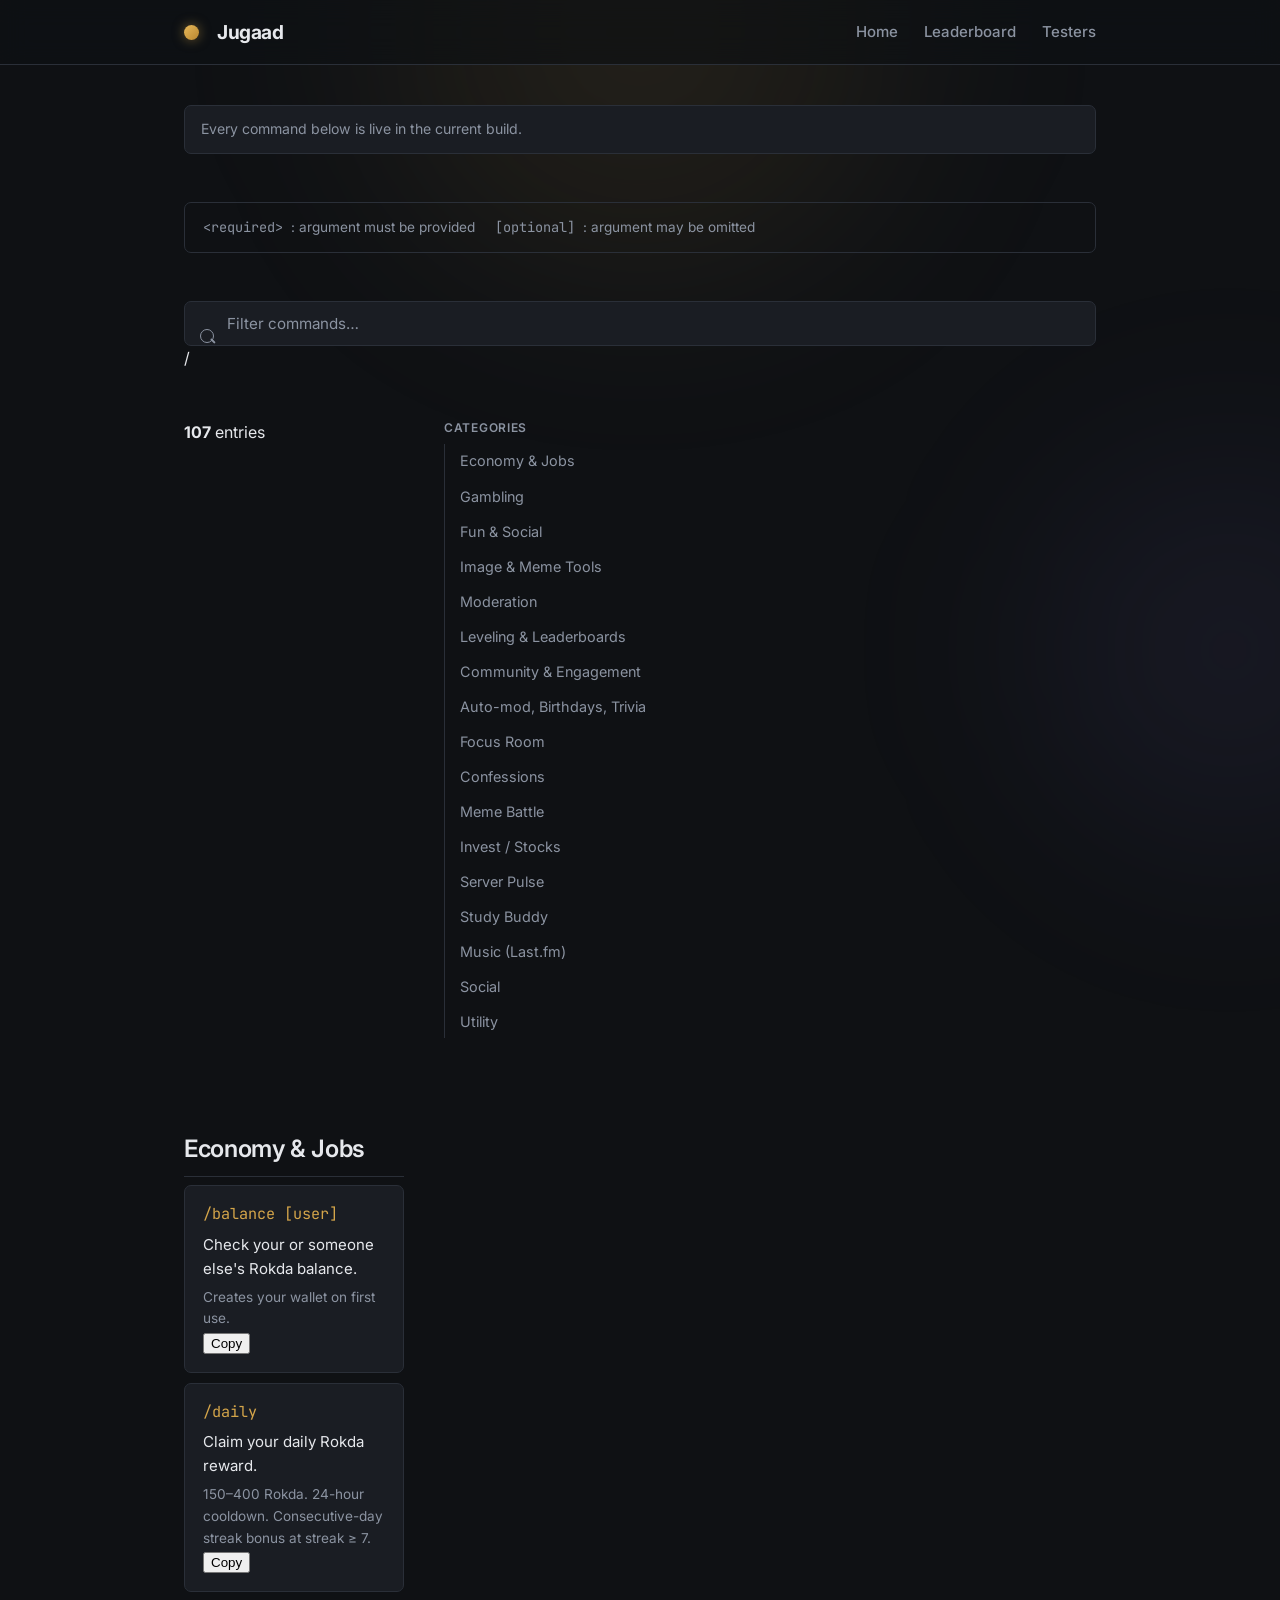
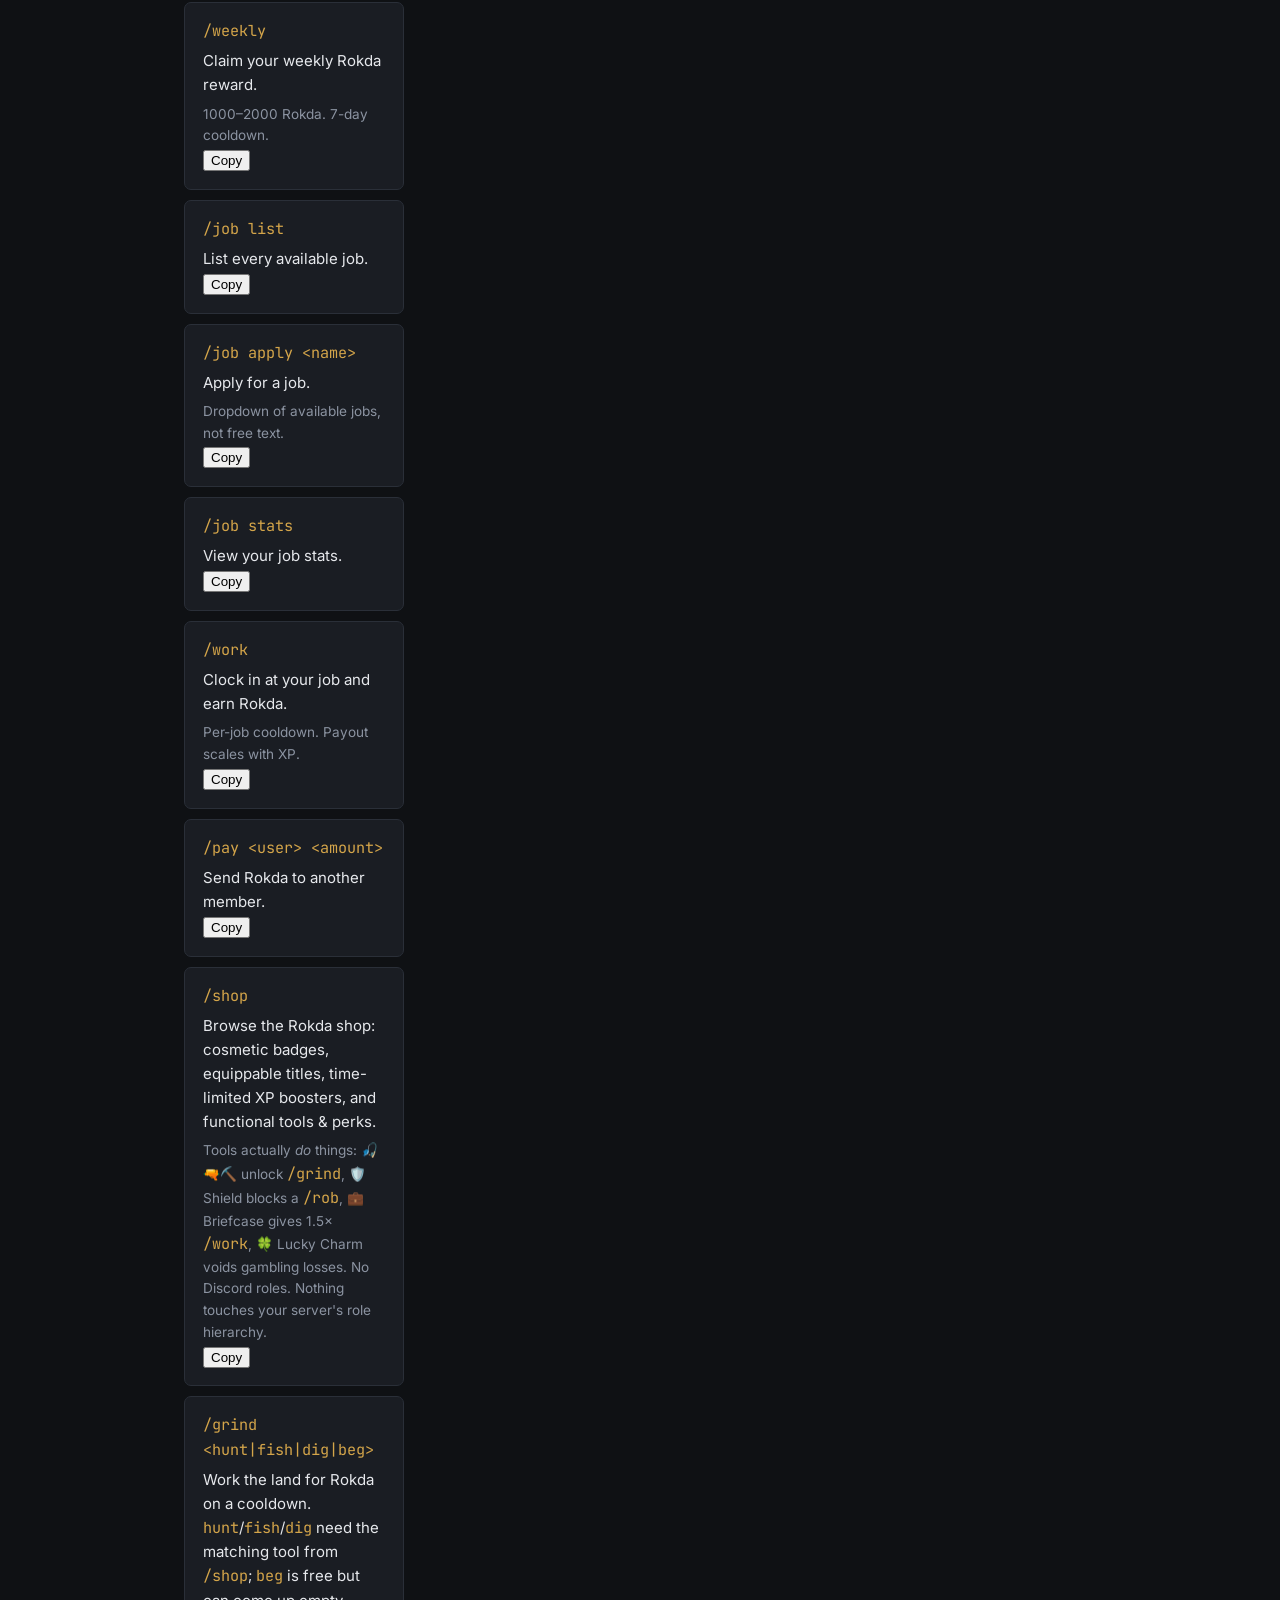
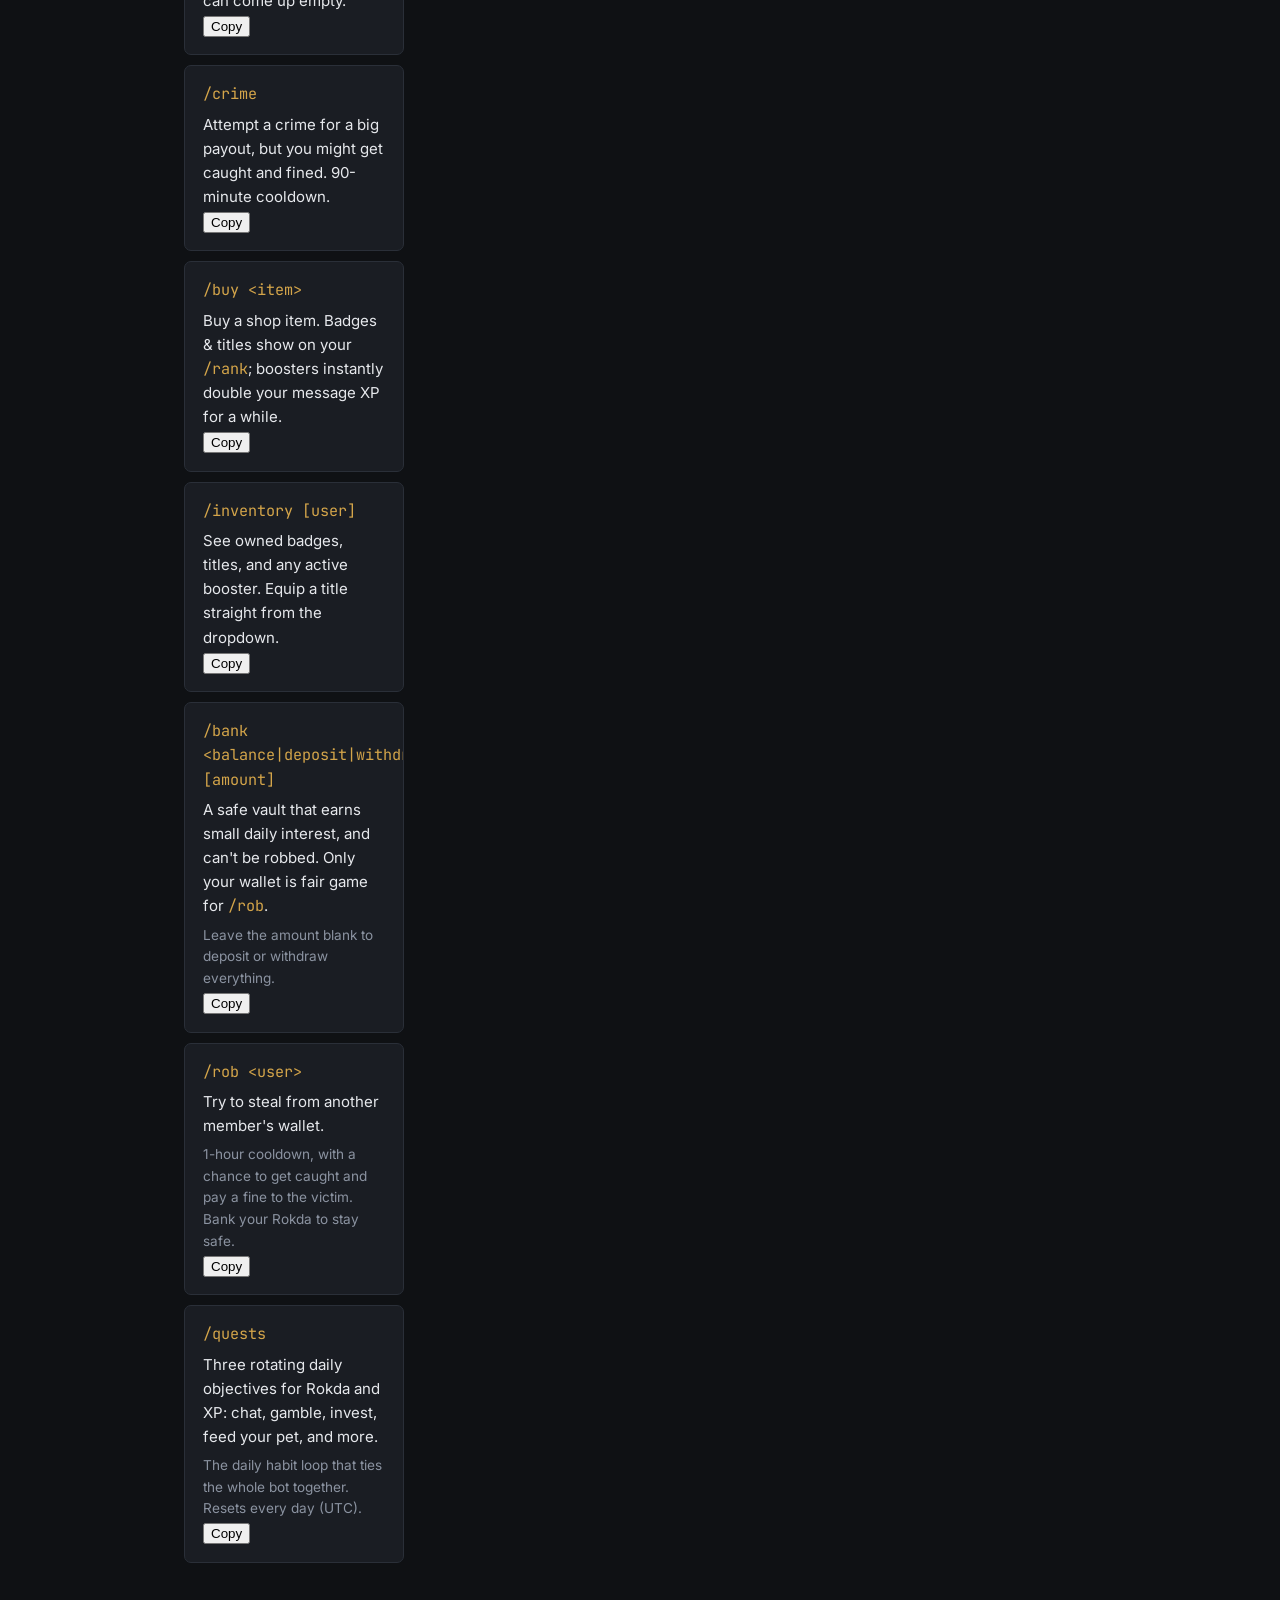
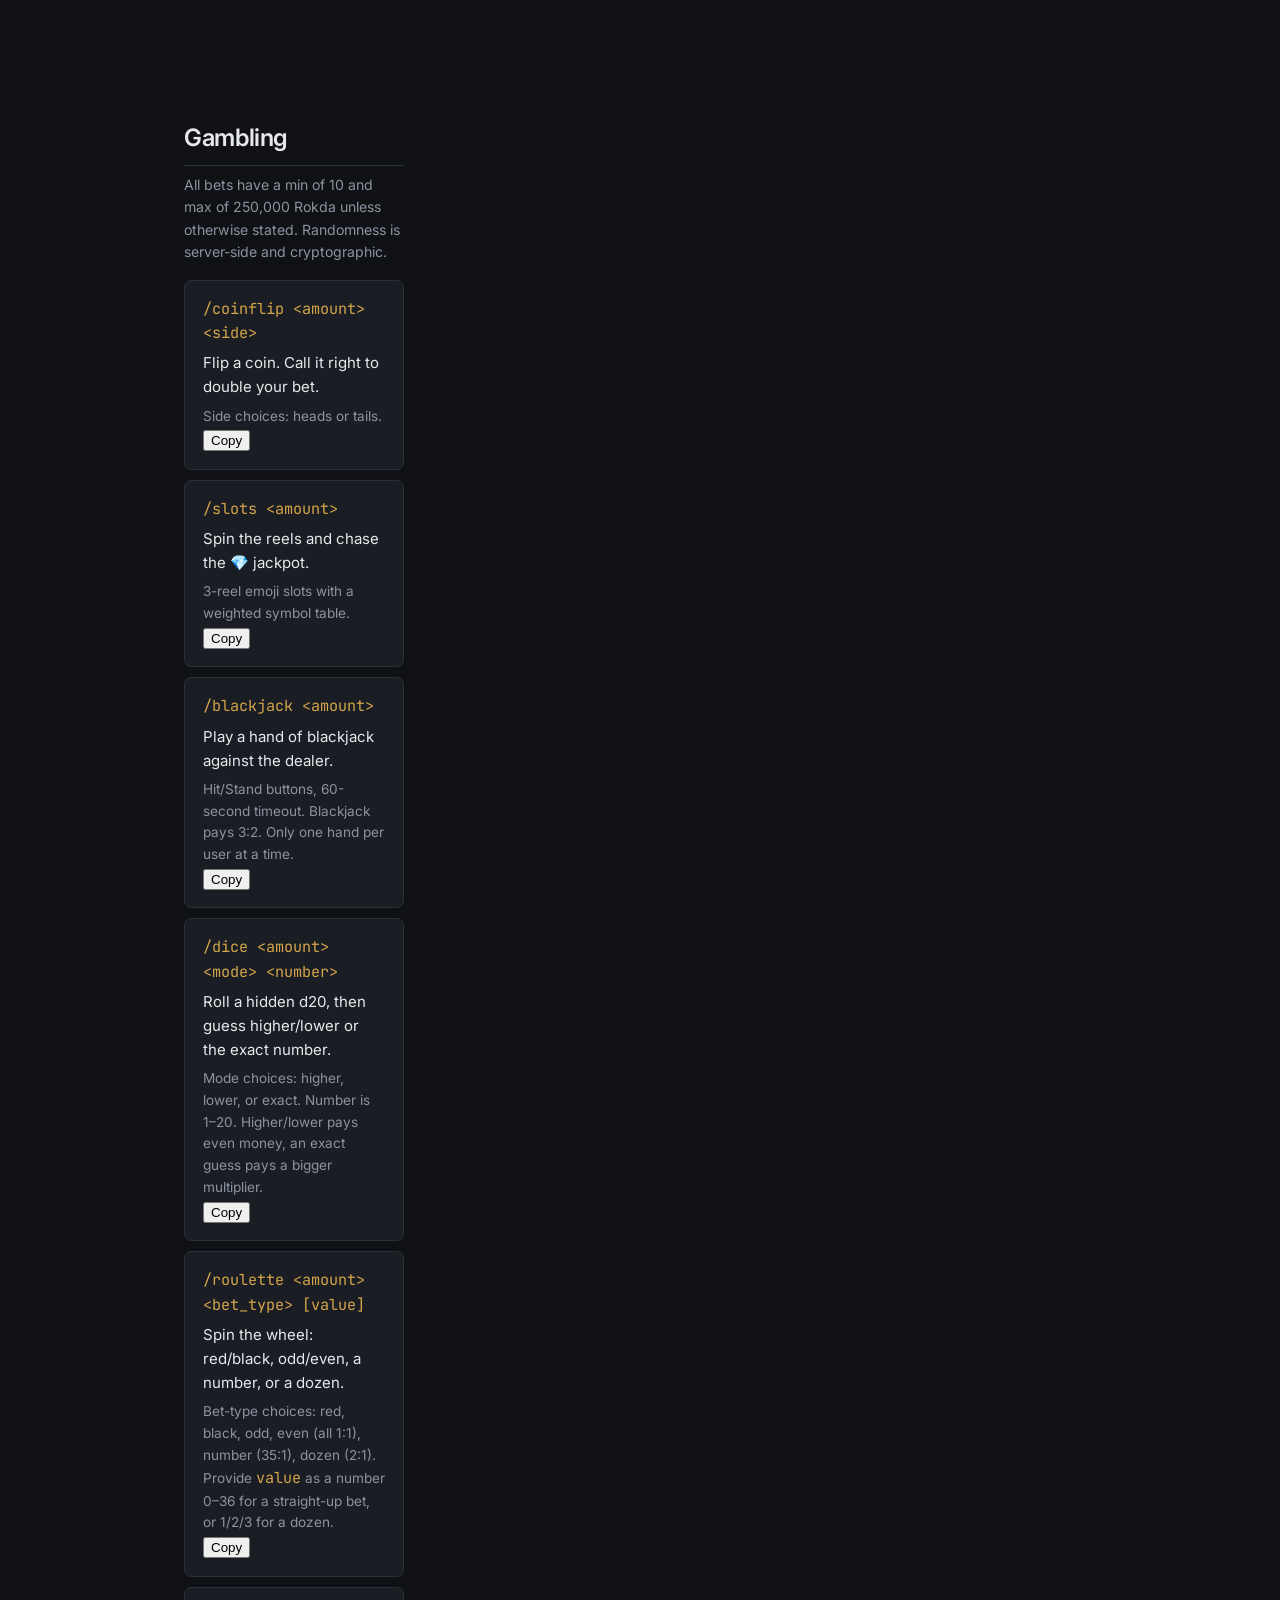
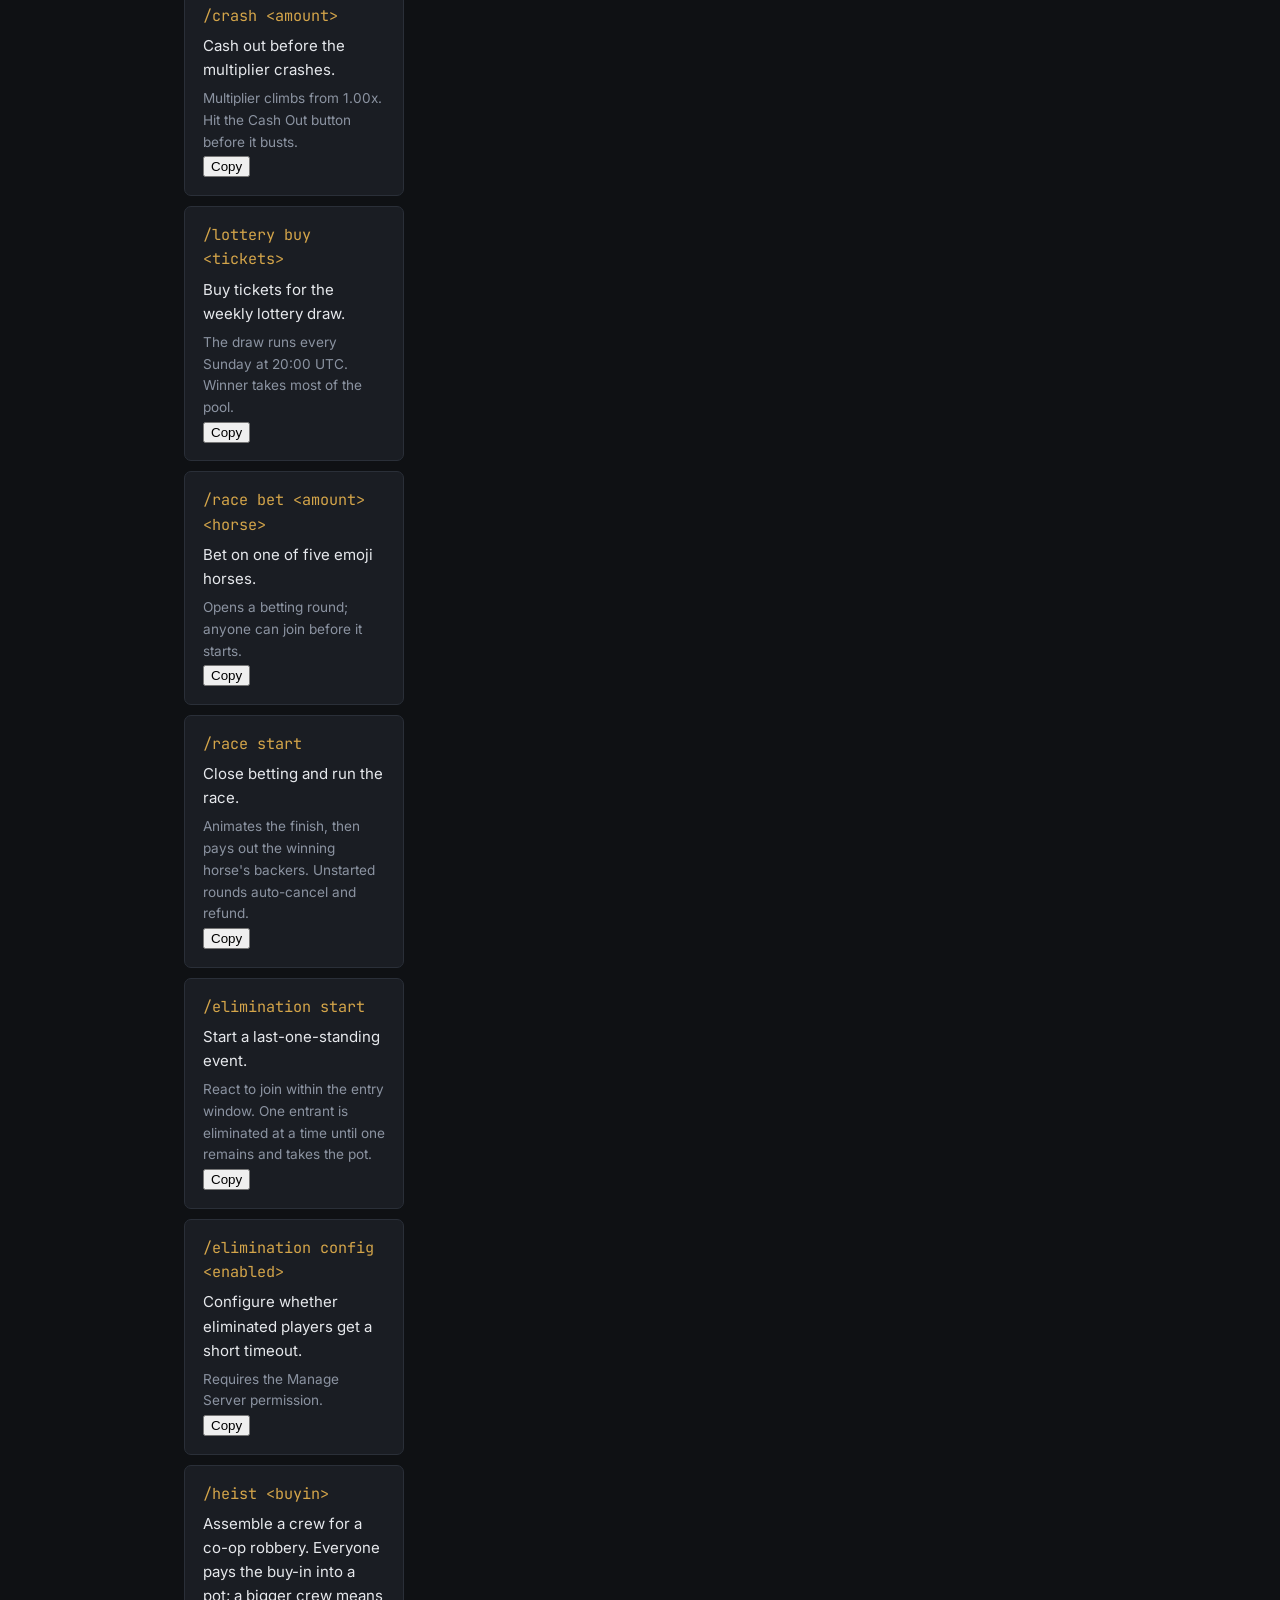
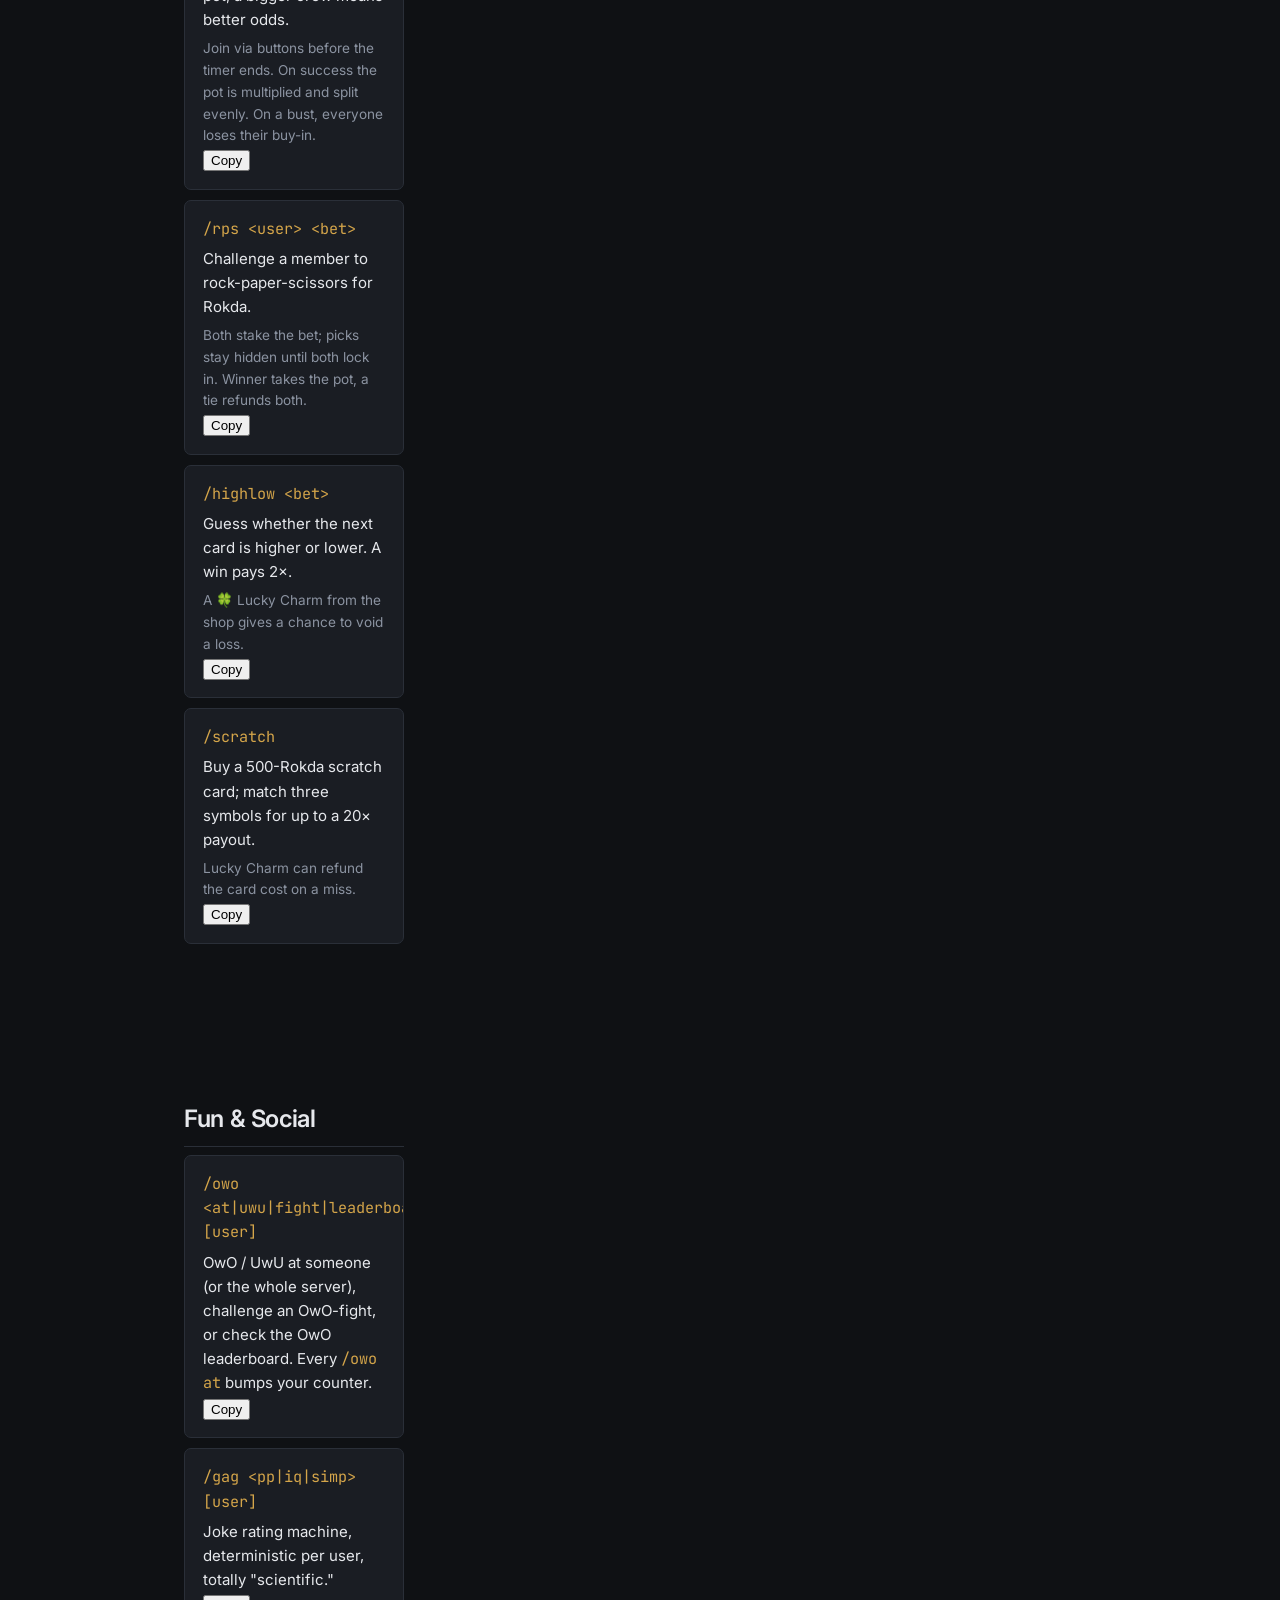
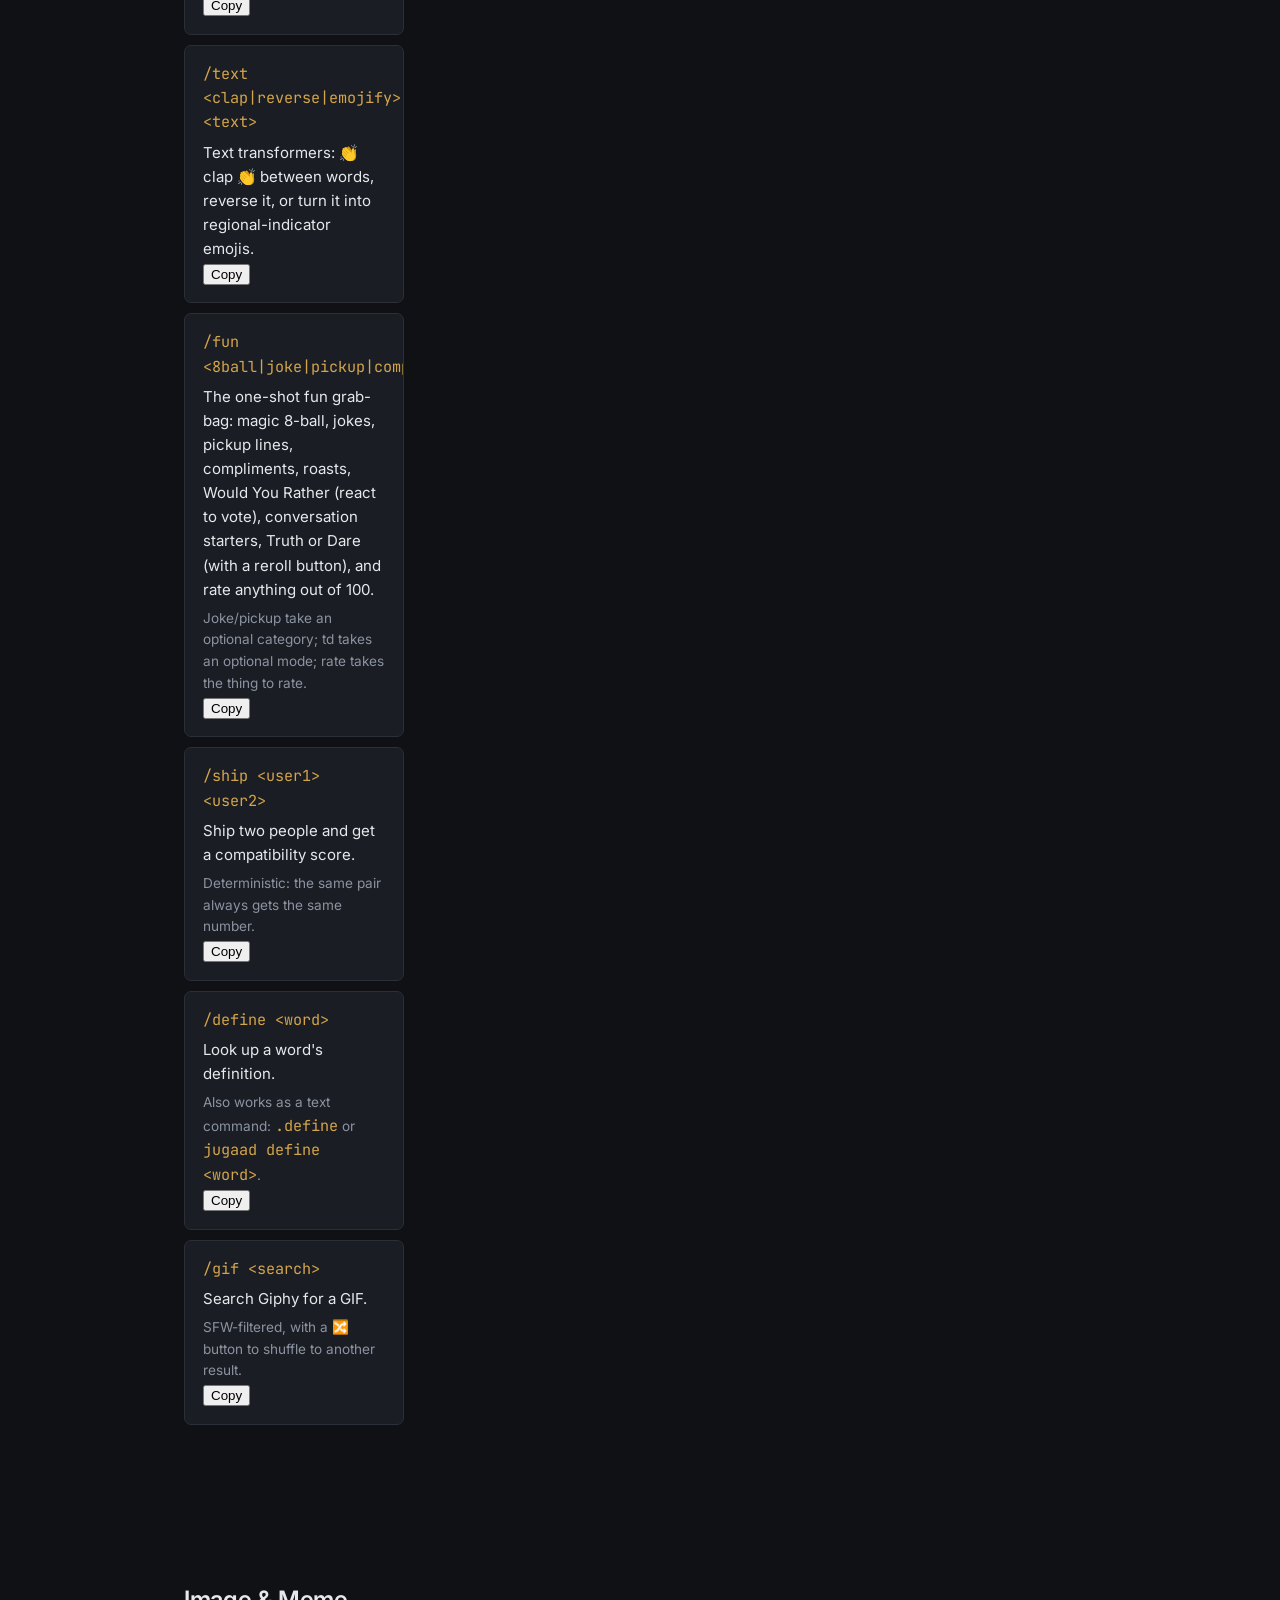
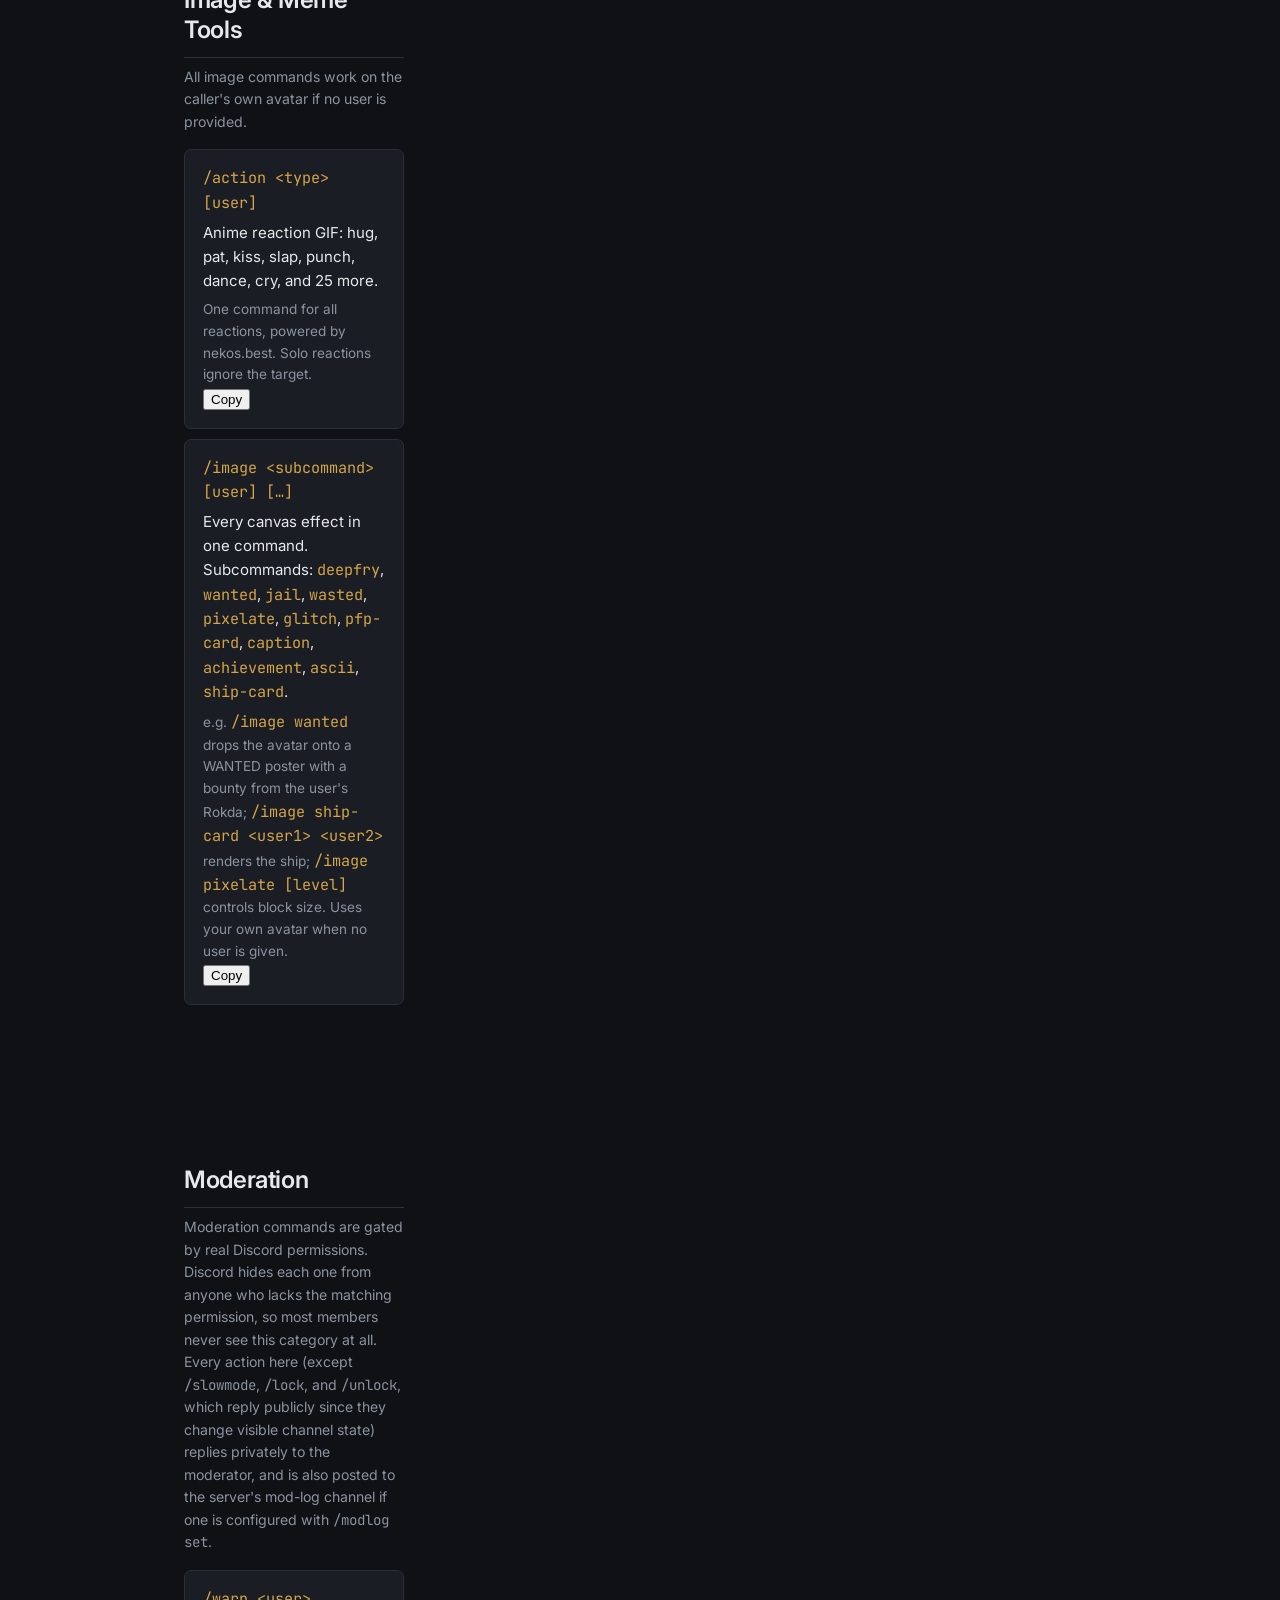
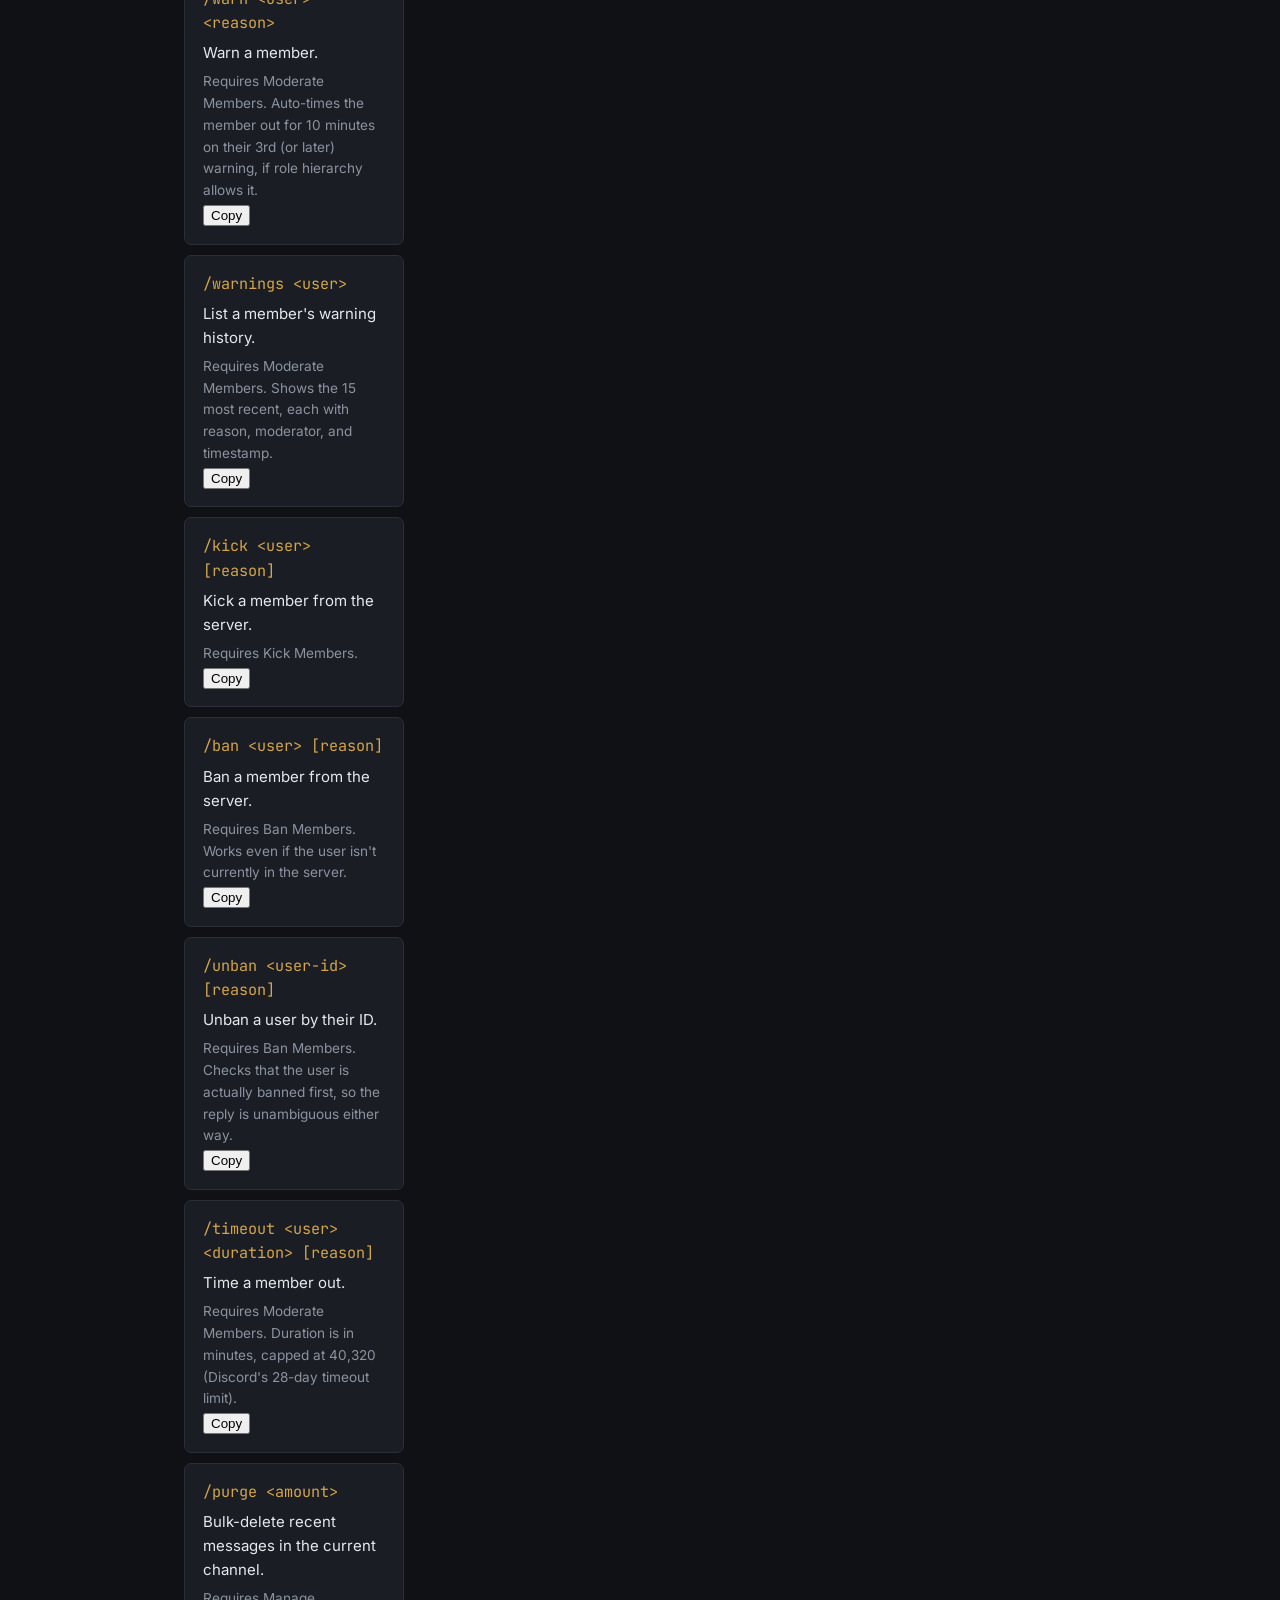
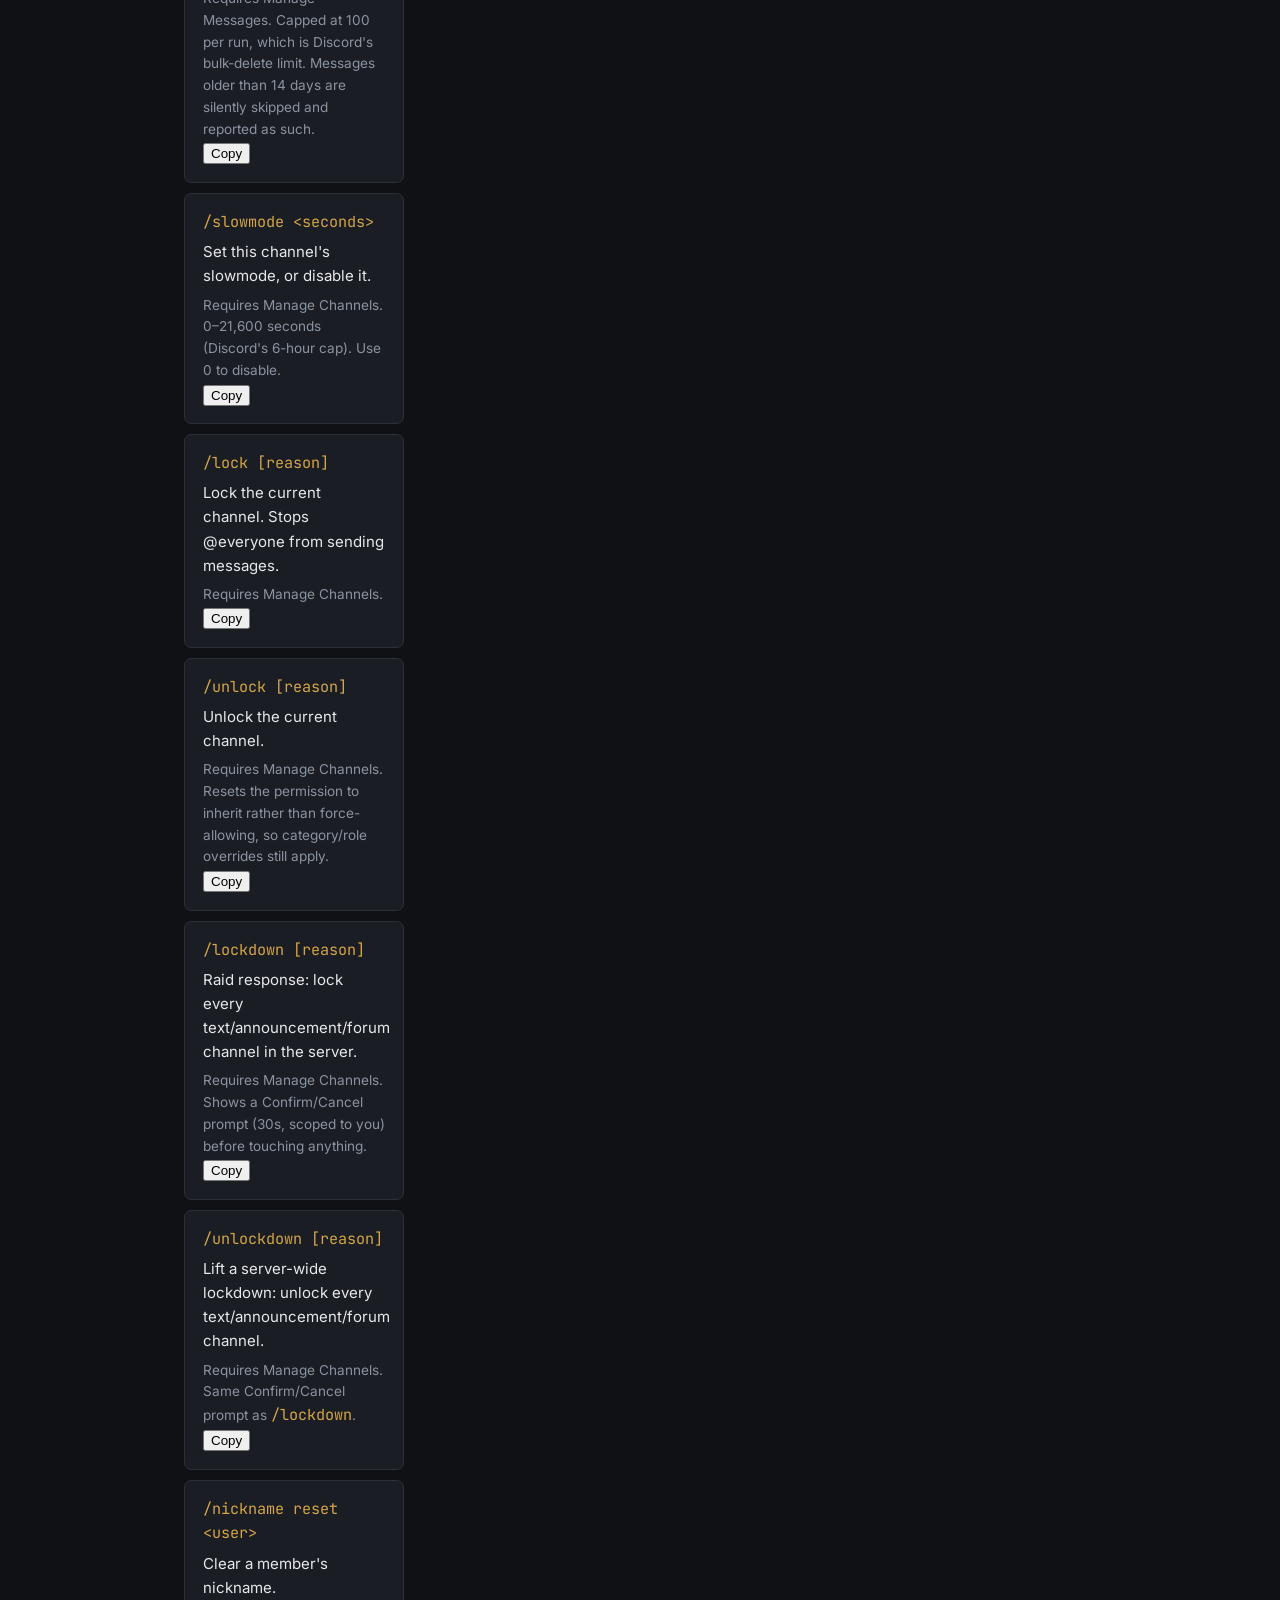
==== commit 61706c1c: "Docs: add /mc, bump command count to 86 /mc card in Community & Engagement, plus tester steps coveri" ====
--- a/commands.html
+++ b/commands.html
@@ -20,6 +20,7 @@
       <a href="index.html" class="site-logo"><img src="https://cdn.discordapp.com/avatars/1526129273075929159/9fe22ef2569ecffbc7eb3f4ace33cc23.png?size=128" alt="" class="logo-img" />Jugaad</a>
       <nav class="site-nav">
         <a href="index.html">Home</a>
+        <a href="leaderboard.html">Leaderboard</a>
         <a href="testers.html">Testers</a>
       </nav>
     </div>
@@ -396,6 +397,21 @@
       <section class="command-category" id="community">
         <h2>Community &amp; Engagement</h2>
         <div class="command-list">
+          <article class="command-card" data-name="mc minecraft">
+            <header><code>/mc &lt;status|whitelist|me|remove&gt;</code></header>
+            <p class="desc">Minecraft server bridge: see who's online and add yourself to the whitelist without asking an admin.</p>
+            <p class="note"><code>status</code> lists online players. <code>whitelist</code> claims one Minecraft name per person, one person per name. A linked channel relays chat both ways, plus joins, leaves, deaths, advancements, and server up/down. <code>remove</code> needs Manage Server.</p>
+          </article>
+          <article class="command-card" data-name="counting">
+            <header><code>/counting &lt;set|stats|reset|disable&gt;</code></header>
+            <p class="desc">Pick a channel and members count upward together, one number per message.</p>
+            <p class="note">Wrong number, or counting twice in a row, resets the chain to 0 and calls out who broke it. The record survives resets. Anything that isn't a bare number is ignored, so people can still talk. Requires Manage Server.</p>
+          </article>
+          <article class="command-card" data-name="story">
+            <header><code>/story &lt;start|see|end|reset&gt;</code></header>
+            <p class="desc">One-word story: everyone builds a story together, one word per message.</p>
+            <p class="note">Nobody can add two words in a row. Anything longer than a single word is ignored, so the channel stays chattable. <code>see</code> reads it back, <code>end</code> stops it but keeps the text.</p>
+          </article>
           <article class="command-card" data-name="reactionrole add">
             <header><code>/reactionrole add &lt;message-link&gt; &lt;emoji&gt; &lt;role&gt;</code></header>
             <p class="desc">Bind an emoji reaction to a role grant.</p>
@@ -630,15 +646,10 @@
       <section class="command-category" id="social">
         <h2>Social</h2>
         <div class="command-list">
-          <article class="command-card" data-name="marriage">
-            <header><code>/marriage &lt;marry|divorce|status&gt;</code></header>
-            <p class="desc">Marry another member, divorce, or check marriage status, all on a modern Components&nbsp;V2 card.</p>
-            <p class="note"><code>marry</code> asks your partner to accept with a button. Married partners get a +10% <code>/daily</code> bonus and an anniversary shoutout.</p>
-          </article>
           <article class="command-card" data-name="family">
-            <header><code>/family &lt;view|adopt|disown|emancipate|friend|unfriend|brother|sister|unsibling&gt;</code></header>
+            <header><code>/family &lt;view|marry|divorce|marriage|adopt|disown|emancipate|friend|unfriend|brother|sister|unsibling&gt;</code></header>
             <p class="desc">A full family tree: partner, parents, children, brothers, sisters, siblings, and friends, shown on a Components&nbsp;V2 card with your avatar.</p>
-            <p class="note"><code>adopt</code>, <code>friend</code>, <code>brother</code>, and <code>sister</code> ask the other person to accept with a button. The tree also shows your <code>/marriage</code> partner and any siblings derived from shared parents.</p>
+            <p class="note">Marriage lives here too: <code>marry</code>, <code>divorce</code>, and <code>marriage</code> for status. <code>marry</code>, <code>adopt</code>, <code>friend</code>, <code>brother</code>, and <code>sister</code> ask the other person to accept with a button. Married partners get a +10% <code>/daily</code> bonus and an anniversary shoutout. Siblings can also be derived from shared parents.</p>
           </article>
           <article class="command-card" data-name="pet">
             <header><code>/pet &lt;adopt|feed|status|rename&gt;</code></header>
